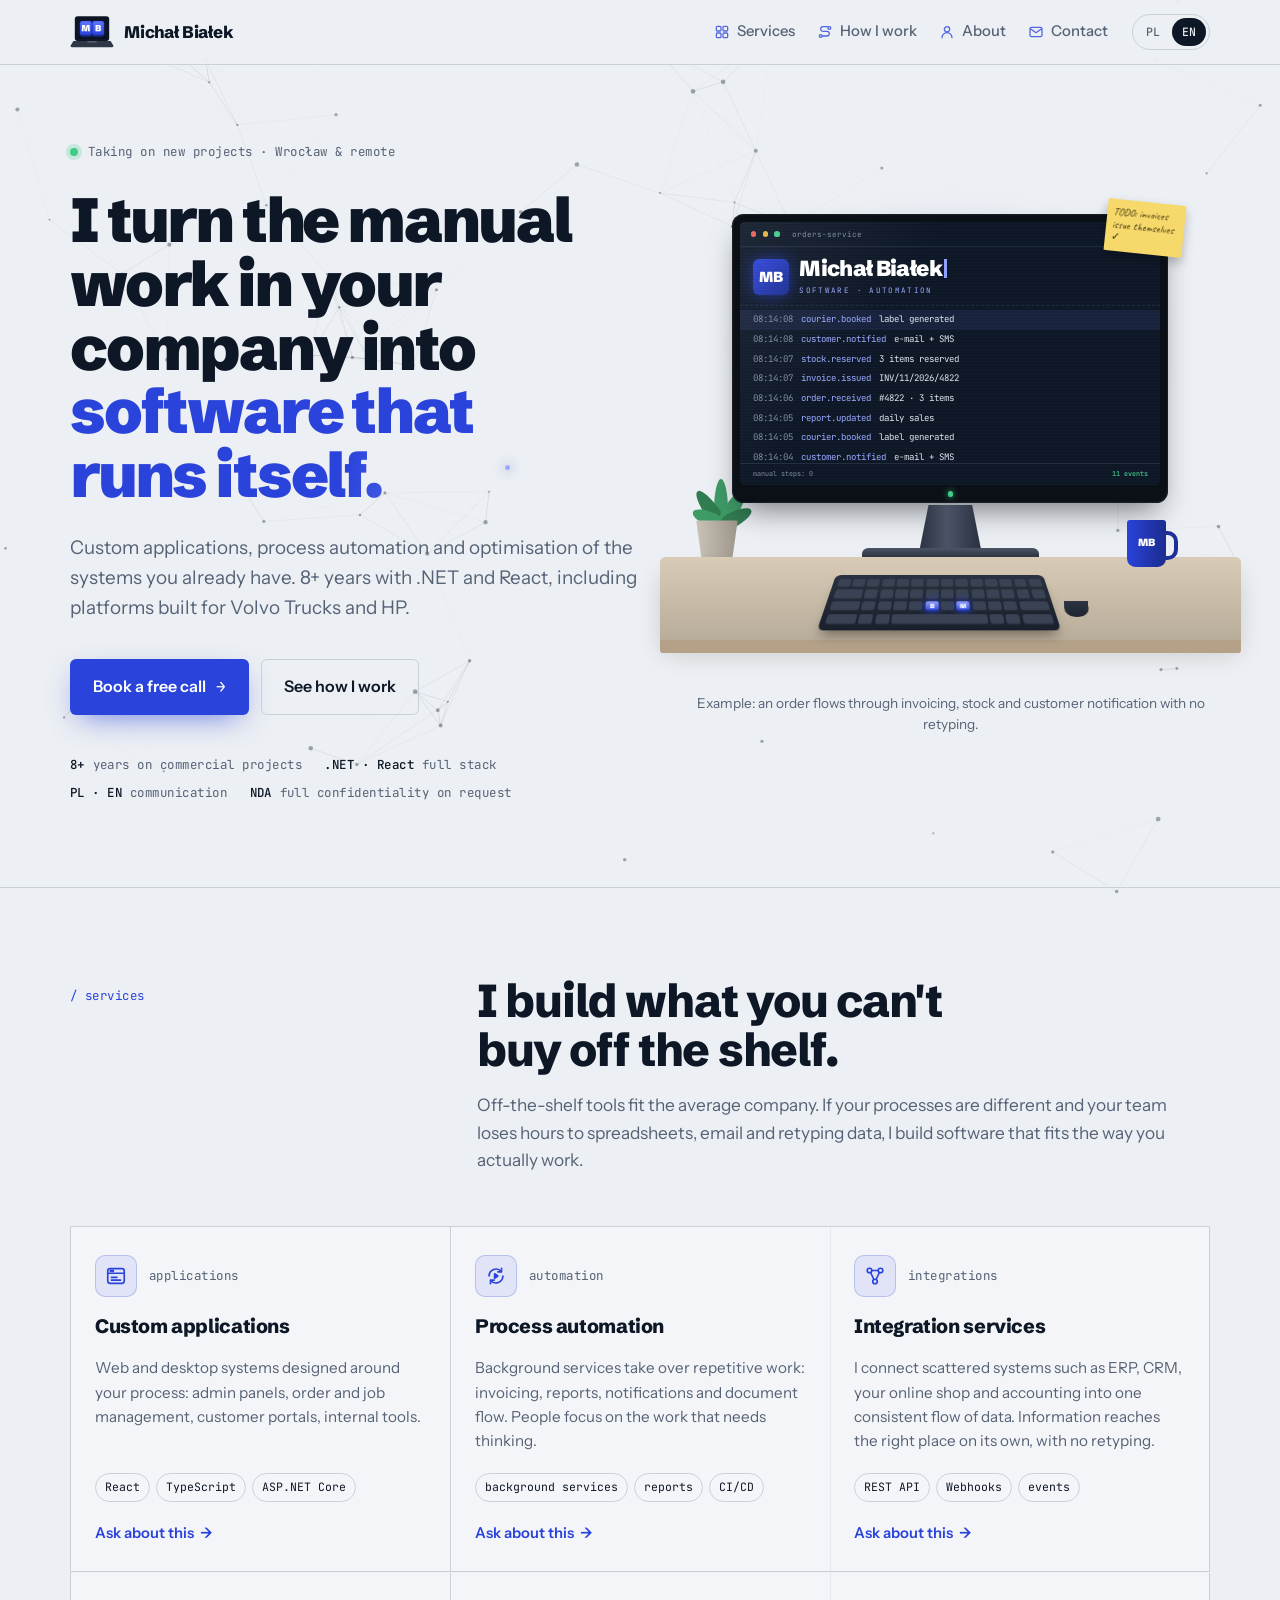
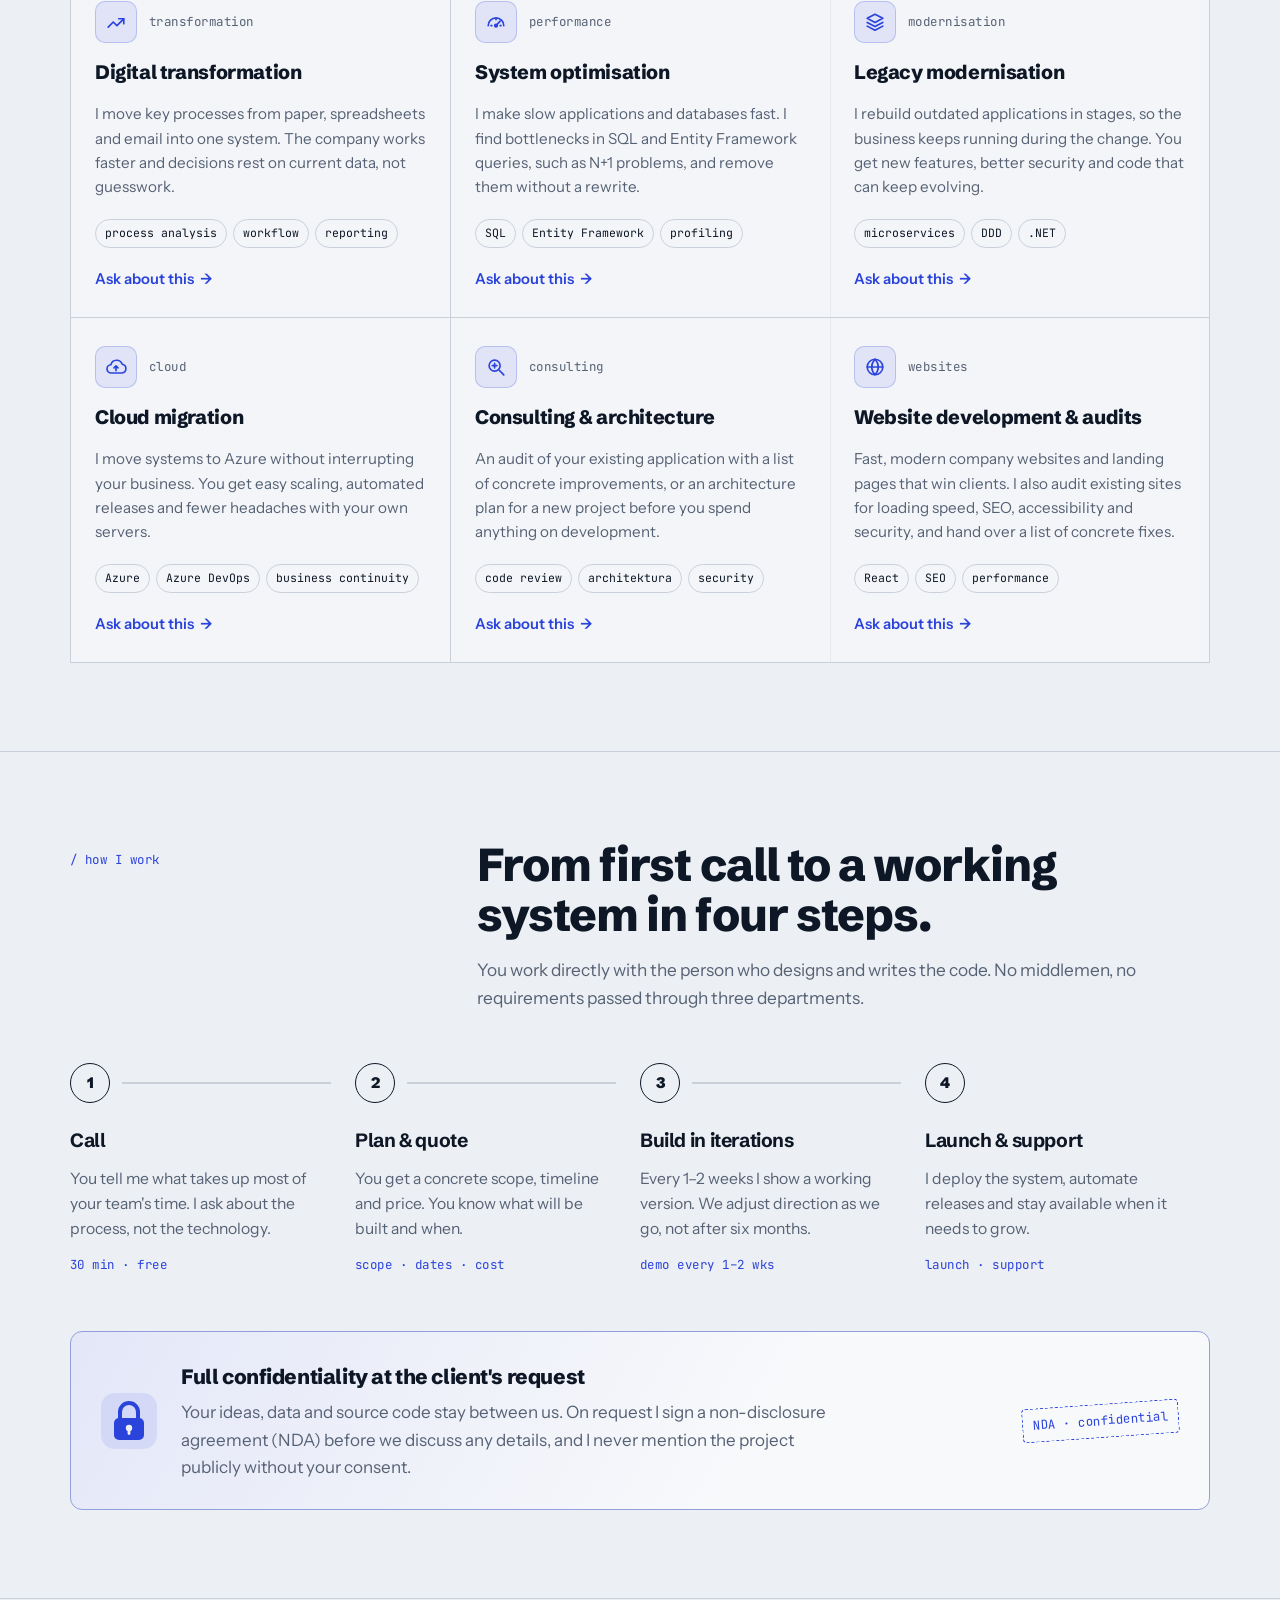
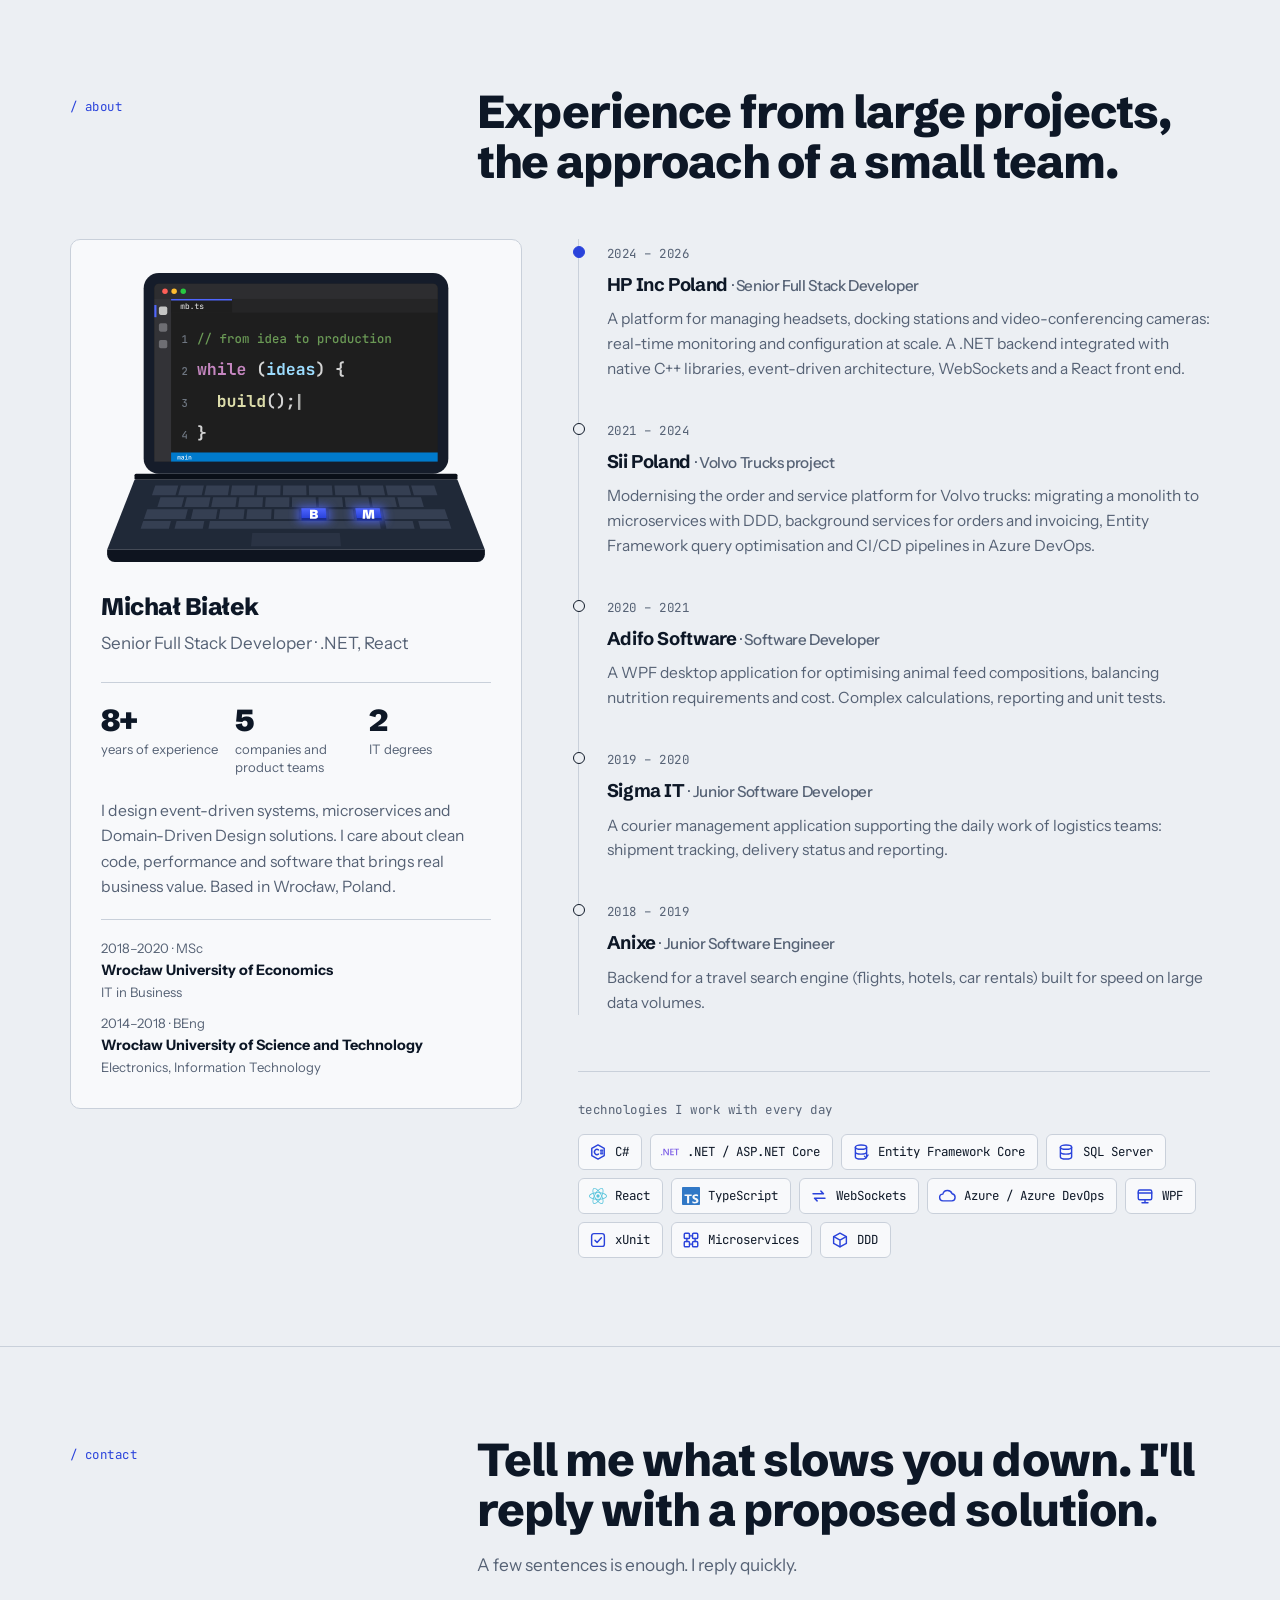
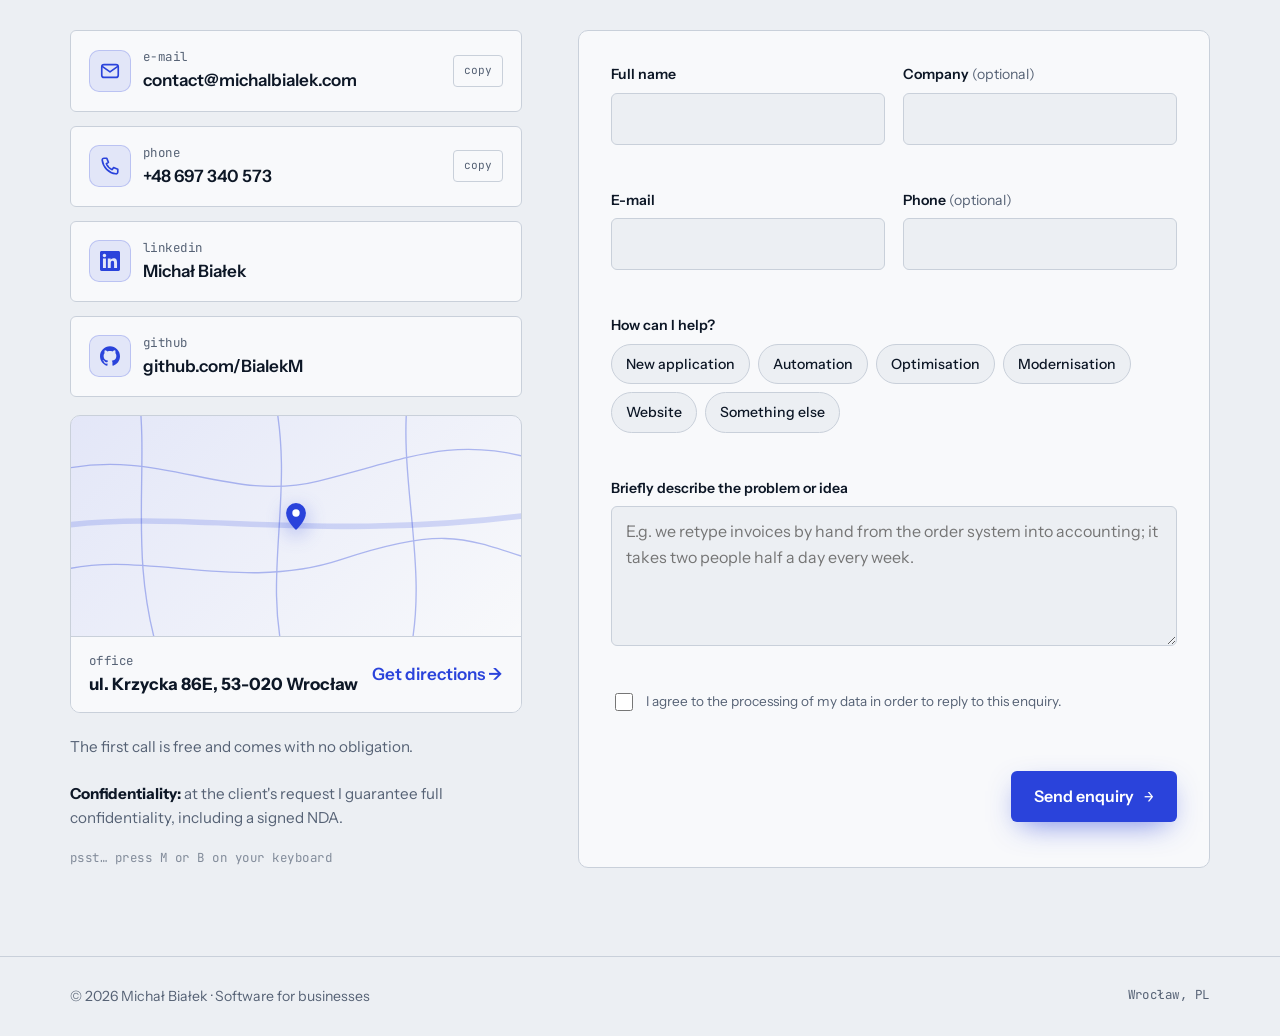
==== index.html @ adfa107f "Strona michalbialek.com: PL/EN, logo, formularz Co-Authored-By: Claude Opus 5.5 <noreply@anthropic.c" ====
<!doctype html>
<html lang="pl">
<head>
<meta charset="utf-8">
<meta name="viewport" content="width=device-width, initial-scale=1, viewport-fit=cover">
<title>Michał Białek · Oprogramowanie na zamówienie, automatyzacja i optymalizacja dla firm</title>
<meta name="description" content="Aplikacje na zamówienie, automatyzacja procesów i optymalizacja systemów dla firm. Senior .NET i React developer z Wrocławia. Custom software, automation and optimisation for businesses.">
<meta property="og:title" content="Michał Białek · Oprogramowanie dla firm">
<meta property="og:description" content="Zamieniam ręczną robotę w Twojej firmie w oprogramowanie, które działa samo.">
<meta property="og:type" content="website">
<meta property="og:url" content="https://michalbialek.com/">
<link rel="canonical" href="https://michalbialek.com/">
<link rel="icon" type="image/svg+xml" href="assets/ikona-laptop-MB-jasne-tlo.svg">
<link rel="apple-touch-icon" href="assets/ikona-laptop-MB-jasne-tlo-180.png">
<link rel="alternate" hreflang="pl" href="?lang=pl">
<link rel="alternate" hreflang="en" href="?lang=en">
<style>[hidden]{display:none!important}body{margin:0}:root{padding-top:env(safe-area-inset-top,0px);padding-bottom:env(safe-area-inset-bottom,0px)}</style>
</head>
<body data-standalone="1">
<link rel="preconnect" href="https://fonts.googleapis.com">
<link rel="preconnect" href="https://fonts.gstatic.com" crossorigin>
<link rel="stylesheet" href="https://fonts.googleapis.com/css2?family=Schibsted+Grotesk:wght@500;700;800;900&family=Instrument+Sans:wght@400;500;600&family=JetBrains+Mono:wght@400;500&family=Caveat:wght@600&display=swap">
<style>
/* Layout: lewa krawędź jak szyna zdarzeń; sekcje "podpięte" do niej mono-etykietami. Treść wyrównana do lewej, siatka 12 kolumn. */
:root{
  --bg:#ECEFF3; --surface:#F8F9FB; --ink:#0D1726; --muted:#566275; --line:#C9D0DA;
  --accent:#2A43DB; --accent-ink:#FFFFFF; --accent-soft:rgba(42,67,219,.10);
  --panel:#0D1726; --panel-ink:#DCE3EE; --panel-muted:#7F8BA0; --panel-line:#1F2B3E; --ok:#3FCB8A;
  --accent-hi:#8FA0FF; --desk:#D9CBB6; --desk-edge:#B4A188; --desk-shadow:rgba(60,45,25,.25); --bezel:#0B0F16; --leaf:#3E9B66;
  --f-display:"Schibsted Grotesk","Helvetica Neue",Arial,sans-serif;
  --f-body:"Instrument Sans",system-ui,-apple-system,"Segoe UI",sans-serif;
  --f-mono:"JetBrains Mono",ui-monospace,"SFMono-Regular",Menlo,Consolas,monospace;
  --maxw:1180px; --r:6px;
}
@media (prefers-color-scheme: dark){:root:not([data-theme="light"]){
  --bg:#0A1019; --surface:#111925; --ink:#E5EAF1; --muted:#8E9AAD; --line:#223047;
  --accent:#7D8DFF; --accent-ink:#0A1019; --accent-soft:rgba(125,141,255,.12);
  --panel:#060B12; --panel-ink:#DCE3EE; --panel-muted:#76839A; --panel-line:#1A2537; --ok:#3FCB8A; --accent-hi:#C3CCFF; --desk:#2A3549; --desk-edge:#1A2232; --desk-shadow:rgba(0,0,0,.5); --bezel:#05080D; --leaf:#3E9B66; color-scheme:dark}}
:root[data-theme="dark"]{
  --bg:#0A1019; --surface:#111925; --ink:#E5EAF1; --muted:#8E9AAD; --line:#223047;
  --accent:#7D8DFF; --accent-ink:#0A1019; --accent-soft:rgba(125,141,255,.12);
  --panel:#060B12; --panel-ink:#DCE3EE; --panel-muted:#76839A; --panel-line:#1A2537; --ok:#3FCB8A; --accent-hi:#C3CCFF; --desk:#2A3549; --desk-edge:#1A2232; --desk-shadow:rgba(0,0,0,.5); --bezel:#05080D; --leaf:#3E9B66; color-scheme:dark}

*{box-sizing:border-box}
html{scroll-behavior:smooth}
@media (prefers-reduced-motion:reduce){html{scroll-behavior:auto}*{animation:none!important;transition:none!important}}
body{background:var(--bg);color:var(--ink);font:400 17px/1.6 var(--f-body);-webkit-font-smoothing:antialiased}
body::before{content:"";position:fixed;inset:0 0 auto;height:env(safe-area-inset-top,0px);z-index:60;background:var(--bg)}
a{color:inherit}
:focus-visible{outline:2px solid var(--accent);outline-offset:3px;border-radius:2px}
.wrap{max-width:var(--maxw);margin:0 auto;padding-left:max(20px,env(safe-area-inset-left,0px));padding-right:max(20px,env(safe-area-inset-right,0px))}
h1,h2,h3{font-family:var(--f-display);text-wrap:balance;margin:0;letter-spacing:-.02em}
p{margin:0}
.mono{font-family:var(--f-mono);font-size:.78rem;letter-spacing:.04em}

/* header */
.top{position:sticky;top:env(safe-area-inset-top,0px);z-index:50;background:color-mix(in srgb,var(--bg) 88%,transparent);backdrop-filter:blur(10px);border-bottom:1px solid var(--line)}
.top .wrap{display:flex;align-items:center;gap:24px;padding-block:14px}
.brand{display:flex;align-items:center;gap:10px;text-decoration:none;font-family:var(--f-display);font-weight:800;font-size:1.05rem;letter-spacing:-.01em}
.mark{width:44px;height:44px;display:block;transition:transform .3s;margin:-6px 0}
.brand:hover .mark{transform:rotate(-6deg) scale(1.08)}
.nav{display:flex;gap:22px;margin-left:auto}
.nav a{text-decoration:none;color:var(--muted);font-size:.93rem;font-weight:500;display:inline-flex;align-items:center;gap:7px}
.nav a svg{color:var(--accent);opacity:.8;transition:transform .2s,opacity .2s}
.nav a:hover svg{opacity:1;transform:translateY(-1px) scale(1.1)}
.nav a:hover{color:var(--ink)}
.lang{display:flex;border:1px solid var(--line);border-radius:999px;padding:3px;gap:2px}
.lang button{all:unset;cursor:pointer;font-family:var(--f-mono);font-size:.72rem;font-weight:500;padding:5px 10px;border-radius:999px;color:var(--muted)}
.lang button[aria-pressed="true"]{background:var(--ink);color:var(--bg)}
.lang button:focus-visible{outline:2px solid var(--accent)}
@media (max-width:860px){.nav{display:none}.lang{margin-left:auto}}

/* buttons */
.btn{display:inline-flex;align-items:center;gap:10px;text-decoration:none;font-weight:600;font-size:1rem;padding:14px 22px;border-radius:var(--r);border:1px solid transparent;cursor:pointer;font-family:var(--f-body);transition:transform .15s ease,background .15s}
.btn-primary{background:var(--accent);color:var(--accent-ink)}
.btn-primary:hover{transform:translateY(-1px)}
.btn-ghost{border-color:var(--line);color:var(--ink);background:transparent}
.btn-ghost:hover{border-color:var(--ink)}
.btn .arr{font-family:var(--f-mono)}

/* hero */
.hero{overflow:clip}
.hero .wrap{display:grid;grid-template-columns:minmax(0,1.05fr) minmax(0,.95fr);gap:48px;align-items:center;padding-block:72px 84px}
.eyebrow{display:inline-flex;align-items:center;gap:10px;color:var(--muted);margin-bottom:26px}
.dot{width:8px;height:8px;border-radius:50%;background:var(--ok);box-shadow:0 0 0 4px color-mix(in srgb,var(--ok) 22%,transparent)}
.hero h1{font-size:clamp(2.3rem,4.9vw,3.9rem);line-height:1.02;font-weight:900;letter-spacing:-.035em}
.hero h1 em{font-style:normal;color:var(--accent)}
.lede{margin-top:26px;font-size:1.18rem;color:var(--muted);max-width:36em}
.ctas{display:flex;flex-wrap:wrap;gap:12px;margin-top:36px}
.trust{margin-top:40px;display:flex;flex-wrap:wrap;gap:8px 22px;color:var(--muted)}
.trust b{color:var(--ink);font-weight:500}

/* background canvas */
#bg{position:fixed;inset:0;width:100%;height:100%;z-index:0;pointer-events:none}
.top,main,footer{position:relative;z-index:1}
.top{z-index:50}

/* hero title shimmer */
.hero h1 em{background:linear-gradient(100deg,var(--accent) 0%,var(--accent) 38%,var(--accent-hi) 50%,var(--accent) 62%,var(--accent) 100%);background-size:250% 100%;-webkit-background-clip:text;background-clip:text;color:transparent;animation:shine 5s ease-in-out infinite}
@keyframes shine{0%{background-position:100% 0}60%,100%{background-position:0 0}}

/* desk scene */
.scene{position:relative;width:100%;max-width:640px;margin-inline:auto;aspect-ratio:100/90;container-type:inline-size;perspective:1400px}
.rig{position:absolute;inset:0;transform-style:preserve-3d;transition:transform .25s ease-out;will-change:transform}
.halo{position:absolute;left:10cqw;top:2cqw;width:80cqw;height:50cqw;border-radius:50%;background:radial-gradient(closest-side,color-mix(in srgb,var(--accent) 45%,transparent),transparent);filter:blur(5cqw);opacity:.55;animation:breathe 6s ease-in-out infinite}
@keyframes breathe{50%{opacity:.85;transform:scale(1.05)}}
.monitor{position:absolute;left:8cqw;top:2cqw;width:84cqw}
.bezel{position:relative;background:var(--bezel);border-radius:2.2cqw;padding:1.5cqw 1.5cqw 3.6cqw;box-shadow:0 3cqw 6cqw -2cqw rgba(5,8,14,.55),inset 0 0 0 .25cqw rgba(255,255,255,.06)}
.bezel::after{content:"";position:absolute;bottom:1.3cqw;left:50%;width:1cqw;height:1cqw;margin-left:-.5cqw;border-radius:50%;background:var(--ok);box-shadow:0 0 1.2cqw var(--ok)}
.screen{position:relative;aspect-ratio:16/10;background:var(--panel);border-radius:.8cqw;overflow:hidden;display:flex;flex-direction:column;color:var(--panel-ink);font-family:var(--f-mono)}
.screen::after{content:"";position:absolute;inset:0;pointer-events:none;background:linear-gradient(125deg,rgba(255,255,255,.07) 0%,rgba(255,255,255,0) 35%),repeating-linear-gradient(0deg,rgba(255,255,255,.018) 0 1px,transparent 1px 3px)}
.os-bar{display:flex;align-items:center;gap:1.2cqw;padding:1.1cqw 2cqw;border-bottom:1px solid var(--panel-line);color:var(--panel-muted);font-size:1.45cqw}
.os-bar i{display:block;width:1.1cqw;height:1.1cqw;border-radius:50%;background:var(--panel-line)}
.os-bar i:first-child{background:#E5605A}.os-bar i:nth-child(2){background:#E3B341}.os-bar i:nth-child(3){background:#3FCB8A}
.os-bar .ttl{margin-left:1cqw}
.os-bar .live{margin-left:auto;display:flex;align-items:center;gap:.8cqw;color:var(--ok)}
.os-bar .live::before{content:"";width:.9cqw;height:.9cqw;border-radius:50%;background:var(--ok);animation:pulse 1.6s infinite}
@keyframes pulse{50%{opacity:.25}}
.bs{display:flex;align-items:center;gap:2cqw;padding:2.2cqw 2.4cqw 1.6cqw;border-bottom:1px dashed var(--panel-line)}
.bs-logo{width:7cqw;height:7cqw;border-radius:1.2cqw;display:grid;place-items:center;font-family:var(--f-display);font-weight:900;font-size:2.8cqw;color:#fff;background:linear-gradient(135deg,var(--accent),#1B2C8F);box-shadow:0 0 3cqw color-mix(in srgb,var(--accent) 60%,transparent)}
.bs-name{font-family:var(--f-display);font-weight:900;font-size:4.2cqw;letter-spacing:-.03em;line-height:1;color:#fff}
.bs-name .caret{display:inline-block;width:.45cqw;height:3.6cqw;margin-left:.5cqw;background:var(--accent-hi);vertical-align:-.3cqw;animation:blink 1s steps(1) infinite}
@keyframes blink{50%{opacity:0}}
.bs-sub{margin-top:.9cqw;font-size:1.45cqw;letter-spacing:.18em;text-transform:uppercase;color:#9AA8FF}
#log{list-style:none;margin:0;padding:.8cqw 0;flex:1;overflow:hidden}
#log li{display:grid;grid-template-columns:auto auto 1fr;gap:1.6cqw;padding:.5cqw 2.4cqw;white-space:nowrap;font-size:1.75cqw;animation:in .45s ease both}
#log li .t{color:var(--panel-muted)}
#log li .e{color:#9AA8FF}
#log li .v{color:var(--panel-ink);overflow:hidden;text-overflow:ellipsis}
#log li.new{background:rgba(125,141,255,.10)}
@keyframes in{from{opacity:0;transform:translateY(-6px)}to{opacity:1;transform:none}}
.log-foot{display:flex;justify-content:space-between;gap:2cqw;padding:1cqw 2.4cqw;border-top:1px solid var(--panel-line);color:var(--panel-muted);font-size:1.3cqw}
.log-foot b{color:var(--ok);font-weight:500}
.sticky{position:absolute;right:-3cqw;top:-2.4cqw;width:15cqw;padding:1.4cqw 1.2cqw;background:#F6D86B;color:#3B300B;font-family:"Caveat","Comic Sans MS",cursive;font-size:2.1cqw;line-height:1.15;transform:rotate(6deg) translateZ(30px);box-shadow:0 1cqw 2cqw rgba(0,0,0,.25);border-radius:.3cqw}
.neck{position:absolute;left:44cqw;top:58cqw;width:12cqw;height:9cqw;background:linear-gradient(90deg,#2A3240,#4A5466 45%,#2A3240);clip-path:polygon(15% 0,85% 0,100% 100%,0 100%)}
.foot{position:absolute;left:33cqw;top:66.4cqw;width:34cqw;height:2.4cqw;border-radius:1.2cqw 1.2cqw .4cqw .4cqw;background:linear-gradient(#4A5466,#232A36)}
.desk{position:absolute;left:-6cqw;right:-6cqw;top:68cqw;height:16cqw;background:linear-gradient(180deg,var(--desk) 0%,color-mix(in srgb,var(--desk) 85%,#000) 100%);border-radius:1cqw 1cqw 0 0;box-shadow:0 3cqw 5cqw -1cqw var(--desk-shadow)}
.desk::after{content:"";position:absolute;left:0;right:0;bottom:-2.6cqw;height:2.6cqw;background:var(--desk-edge);border-radius:0 0 .6cqw .6cqw}
.kb{position:absolute;left:28cqw;top:71.5cqw;width:40cqw;padding:.9cqw;border-radius:1cqw;background:linear-gradient(#2A3240,#1A202B);display:grid;grid-template-columns:repeat(14,1fr);gap:.45cqw;transform:perspective(60cqw) rotateX(42deg);transform-origin:50% 0;box-shadow:0 1.5cqw 2cqw -1cqw rgba(0,0,0,.45)}
.kb span{height:2cqw;border-radius:.35cqw;background:#3A4354;box-shadow:inset 0 -.25cqw 0 rgba(0,0,0,.35);transition:background .25s,box-shadow .25s}
.kb span.w2{grid-column:span 2}.kb span.w6{grid-column:span 6}
.kb span.hit{background:var(--accent-hi);box-shadow:0 0 1.4cqw var(--accent);transition:none}
.mouse{position:absolute;left:72cqw;top:73cqw;width:4.6cqw;height:7cqw;border-radius:2.3cqw 2.3cqw 2cqw 2cqw;background:linear-gradient(#3A4354,#1E2430);transform:perspective(60cqw) rotateX(40deg)}
.mug{position:absolute;left:84cqw;top:61cqw;width:7.5cqw;height:9cqw;border-radius:.6cqw .6cqw 1.6cqw 1.6cqw;background:linear-gradient(90deg,var(--accent),color-mix(in srgb,var(--accent) 65%,#000));display:grid;place-items:center;color:#fff;font-family:var(--f-display);font-weight:900;font-size:2cqw}
.mug::after{content:"";position:absolute;right:-2.4cqw;top:2cqw;width:3cqw;height:4cqw;border:.9cqw solid color-mix(in srgb,var(--accent) 70%,#000);border-left:none;border-radius:0 2cqw 2cqw 0}
.steam{position:absolute;bottom:100%;width:1.2cqw;height:6cqw;border-radius:50%;background:linear-gradient(transparent,color-mix(in srgb,var(--muted) 45%,transparent));filter:blur(.6cqw);animation:steam 3.2s ease-in-out infinite;opacity:0}
.steam:nth-child(1){left:1.6cqw}.steam:nth-child(2){left:3.3cqw;animation-delay:1s}.steam:nth-child(3){left:5cqw;animation-delay:2s}
@keyframes steam{0%{transform:translateY(1cqw) scaleY(.6);opacity:0}40%{opacity:.8}100%{transform:translateY(-5cqw) scaleY(1.2) translateX(1cqw);opacity:0}}
.plant{position:absolute;left:-1cqw;top:48cqw;width:12cqw;height:21cqw}
.pot{position:absolute;bottom:0;left:2cqw;width:8cqw;height:8cqw;background:linear-gradient(90deg,#C9C2B8,#9E968A);clip-path:polygon(0 0,100% 0,86% 100%,14% 100%);border-radius:.4cqw}
.leaf{position:absolute;bottom:7cqw;left:5.4cqw;width:2.8cqw;height:9cqw;background:var(--leaf);border-radius:50% 50% 50% 50%/70% 70% 30% 30%;transform-origin:50% 100%;animation:sway 5s ease-in-out infinite}
.leaf:nth-child(2){transform:rotate(-35deg);height:8cqw;background:color-mix(in srgb,var(--leaf) 80%,#000)}
.leaf:nth-child(3){transform:rotate(32deg);height:8.5cqw}
.leaf:nth-child(4){transform:rotate(-65deg);height:6cqw}
.leaf:nth-child(5){transform:rotate(62deg);height:6.5cqw;background:color-mix(in srgb,var(--leaf) 80%,#000)}
@keyframes sway{50%{translate:.4cqw 0}}
.log-cap{margin-top:22px;color:var(--muted);font-size:.85rem;text-align:center}

/* services grid: 4 columns */
section .services{grid-template-columns:repeat(3,minmax(0,1fr))}
section .svc{padding:28px 24px 26px}
section .svc h3{font-size:1.22rem}
.svc p{font-size:.95rem;flex:1}
.svc .more{margin-top:6px;font-weight:600;font-size:.92rem;color:var(--accent);text-decoration:none;display:inline-flex;gap:6px;align-items:center}
.svc .more .arr{transition:transform .2s}
.svc .more:hover .arr{transform:translateX(4px)}
@media (max-width:980px){section .services{grid-template-columns:repeat(2,minmax(0,1fr))}}
@media (max-width:640px){section .services{grid-template-columns:1fr}}
.svc{transform-style:preserve-3d;will-change:transform}

/* NDA callout */
.nda{margin-top:56px;display:grid;grid-template-columns:auto minmax(0,1fr) auto;gap:24px;align-items:center;padding:28px 30px;border-radius:12px;border:1px solid color-mix(in srgb,var(--accent) 35%,var(--line));background:linear-gradient(120deg,color-mix(in srgb,var(--accent) 10%,var(--surface)),var(--surface) 60%);position:relative;overflow:hidden}
.nda::after{content:"";position:absolute;inset:0;background:linear-gradient(100deg,transparent 30%,color-mix(in srgb,var(--accent) 14%,transparent) 50%,transparent 70%);transform:translateX(-100%);animation:sweep 6s ease-in-out infinite;pointer-events:none}
@keyframes sweep{60%,100%{transform:translateX(100%)}}
.nda .lock{color:var(--accent);width:56px;height:56px;border-radius:14px;display:grid;place-items:center;background:var(--accent-soft)}
.nda h3{font-size:1.3rem;font-weight:800;margin-bottom:6px}
.nda p{color:var(--muted);max-width:60ch}
.nda-tag{color:var(--accent);border:1px dashed var(--accent);padding:6px 10px;border-radius:4px;transform:rotate(-4deg);white-space:nowrap}
@media (max-width:760px){.nda{grid-template-columns:auto minmax(0,1fr)}.nda-tag{display:none}}
.lockline b{color:var(--ink)}
.egg{color:var(--muted);opacity:.7;margin-top:4px}

/* logo rotator in about card */
.logo-rot{position:relative;aspect-ratio:256/200;max-width:100%;margin:-6px 0 6px}
.logo-rot img{position:absolute;inset:0;width:100%;height:100%;opacity:0;transition:opacity .8s ease,transform .8s ease;transform:translateY(6px)}
.logo-rot img.ciemne{display:none}
.logo-rot img.on{opacity:1;transform:none}
@media (prefers-color-scheme: dark){:root:not([data-theme="light"]) .logo-rot img.jasne{display:none}:root:not([data-theme="light"]) .logo-rot img.ciemne{display:block}}
:root[data-theme="dark"] .logo-rot img.jasne{display:none}
:root[data-theme="dark"] .logo-rot img.ciemne{display:block}

/* M/B keys on desk keyboard */
.kb span.mb{background:linear-gradient(var(--accent-hi),var(--accent));box-shadow:0 0 1.6cqw var(--accent),inset 0 -.25cqw 0 rgba(0,0,0,.3);color:#fff;font:900 1.2cqw/2cqw var(--f-display);text-align:center;cursor:pointer;animation:keyglow 2.4s ease-in-out infinite}
.kb span.mb.hit{background:#fff;color:var(--accent)}
@keyframes keyglow{50%{box-shadow:0 0 2.6cqw var(--accent-hi),inset 0 -.25cqw 0 rgba(0,0,0,.3)}}
.rig .kb{pointer-events:auto}

/* scroll progress, cursor glow, fireworks */
#progress{position:fixed;left:0;top:env(safe-area-inset-top,0px);height:3px;width:100%;transform-origin:0 50%;transform:scaleX(0);background:linear-gradient(90deg,var(--accent),var(--accent-hi));z-index:70}
#glow{position:fixed;left:0;top:0;width:520px;height:520px;margin:-260px 0 0 -260px;border-radius:50%;pointer-events:none;z-index:0;background:radial-gradient(closest-side,color-mix(in srgb,var(--accent) 14%,transparent),transparent);opacity:0;transition:opacity .4s}
#fx{position:fixed;inset:0;width:100%;height:100%;pointer-events:none;z-index:80}
.decode{font-variant-ligatures:none}


/* icons */
.ico{flex:none;width:42px;height:42px;border-radius:10px;display:grid;place-items:center;color:var(--accent);background:var(--accent-soft);border:1px solid color-mix(in srgb,var(--accent) 22%,transparent);transition:transform .25s,background .25s,color .25s}
.svc-top{display:flex;align-items:center;gap:12px}
.svc:hover .ico{background:var(--accent);color:var(--accent-ink);transform:rotate(-6deg) scale(1.06)}
.direct .row{justify-content:flex-start}
.direct .row .rtxt{flex:1;min-width:0}
.direct .row:hover .ico{background:var(--accent);color:var(--accent-ink)}
.direct .row{transition:border-color .2s,transform .2s}
.direct .row:hover{border-color:var(--accent);transform:translateX(3px)}
/* map */
.map{position:relative;border:1px solid var(--line);border-radius:10px;overflow:hidden;background:var(--surface);margin-top:4px}
.map iframe{display:block;width:100%;height:220px;border:0;position:relative;z-index:1}
.map-fallback{position:absolute;inset:0 0 auto;height:220px;color:var(--accent);background:linear-gradient(135deg,var(--accent-soft),transparent)}
.map-fallback svg{width:100%;height:100%;display:block}
.map-fallback .pin{position:absolute;left:50%;top:50%;transform:translate(-50%,-80%);color:var(--accent);filter:drop-shadow(0 6px 10px color-mix(in srgb,var(--accent) 40%,transparent));animation:drop 2.4s ease-in-out infinite}
@keyframes drop{50%{transform:translate(-50%,-95%)}}
.map:not(:has(iframe))::before{content:"";display:block;height:220px}
.map-bar{position:relative;z-index:2;display:flex;align-items:center;justify-content:space-between;gap:12px;padding:14px 18px;border-top:1px solid var(--line);background:var(--surface)}
.map-bar .rtxt{display:flex;flex-direction:column;min-width:0}
.map-bar .mono{color:var(--muted)}
.map-link{font-weight:600;color:var(--accent);text-decoration:none;white-space:nowrap}
/* spotlight on services */
.svc{position:relative;overflow:hidden;background:color-mix(in srgb,var(--surface) 62%,transparent)}
.svc::before{content:"";position:absolute;inset:0;pointer-events:none;opacity:0;transition:opacity .3s;background:radial-gradient(420px circle at var(--mx,50%) var(--my,50%),color-mix(in srgb,var(--accent) 16%,transparent),transparent 60%)}
.svc:hover::before{opacity:1}
.svc > *{position:relative}
.btn-primary{box-shadow:0 10px 30px -10px color-mix(in srgb,var(--accent) 70%,transparent)}
.step .n b{transition:background .2s,color .2s,transform .2s}
.step:hover .n b{background:var(--accent);color:var(--accent-ink);border-color:var(--accent);transform:scale(1.08)}
@media (max-width:920px){.hero .wrap{grid-template-columns:1fr;gap:40px;padding-block:48px 64px}}

/* sections */
section.band{border-top:1px solid var(--line)}
section.band > .wrap{padding-block:88px}
.sec-head{display:grid;grid-template-columns:minmax(0,4fr) minmax(0,8fr);gap:40px;margin-bottom:52px}
.sec-head .mono{color:var(--accent);padding-top:10px}
.sec-head h2{font-size:clamp(1.9rem,3.6vw,2.9rem);line-height:1.08;font-weight:800}
.sec-head p{margin-top:16px;color:var(--muted);max-width:40em;font-size:1.08rem}
@media (max-width:760px){.sec-head{grid-template-columns:1fr;gap:12px}section.band > .wrap{padding-block:64px}}

/* services */
.services{display:grid;grid-template-columns:repeat(2,minmax(0,1fr));border-top:1px solid var(--line);border-left:1px solid var(--line)}
.svc{padding:34px 32px 36px;border-right:1px solid var(--line);border-bottom:1px solid var(--line);display:flex;flex-direction:column;gap:14px;min-width:0;transition:background .2s}
.svc:hover{background:var(--surface)}
.svc .mono{color:var(--muted)}
.svc h3{font-size:1.45rem;font-weight:800}
.svc p{color:var(--muted)}
.svc ul{margin:6px 0 0;padding:0;list-style:none;display:flex;flex-wrap:wrap;gap:6px}
.svc li{font-family:var(--f-mono);font-size:.72rem;padding:4px 9px;border:1px solid var(--line);border-radius:999px;color:var(--ink)}
@media (max-width:760px){.services{grid-template-columns:1fr}.svc{padding:28px 22px}}

/* process */
.steps{display:grid;grid-template-columns:repeat(4,minmax(0,1fr));gap:0;counter-reset:s}
.step{position:relative;padding:0 24px 0 0;min-width:0}
.step .n{display:flex;align-items:center;gap:12px;margin-bottom:22px}
.step .n b{font-family:var(--f-display);font-weight:900;font-size:.95rem;width:40px;height:40px;border-radius:50%;display:grid;place-items:center;border:1.5px solid var(--ink);background:var(--bg);flex:none}
.step .n::after{content:"";flex:1;height:1.5px;background:var(--line)}
.step:last-child .n::after{display:none}
.step h3{font-size:1.2rem;font-weight:700;margin-bottom:10px}
.step p{color:var(--muted);font-size:.98rem}
.step .mono{display:block;margin-top:14px;color:var(--accent)}
@media (max-width:900px){.steps{grid-template-columns:repeat(2,minmax(0,1fr));gap:40px 0}.step:nth-child(2) .n::after{display:none}}
@media (max-width:520px){.steps{grid-template-columns:1fr}.step .n::after{display:none}}

/* about */
.about{display:grid;grid-template-columns:minmax(0,5fr) minmax(0,7fr);gap:56px}
.about-card{background:var(--surface);border:1px solid var(--line);border-radius:10px;padding:30px;align-self:start;position:sticky;top:96px}
.monogram{width:64px;height:64px;border-radius:8px;background:var(--ink);color:var(--bg);display:grid;place-items:center;font-family:var(--f-display);font-weight:900;font-size:1.5rem;letter-spacing:-.04em}
.about-card h3{margin-top:20px;font-size:1.5rem;font-weight:800}
.about-card .role{color:var(--muted);margin-top:4px}
.facts{margin:24px 0 0;display:grid;grid-template-columns:repeat(3,minmax(0,1fr));gap:12px;border-top:1px solid var(--line);padding-top:22px}
.facts dt{font-family:var(--f-display);font-weight:900;font-size:1.9rem;letter-spacing:-.03em;line-height:1;font-variant-numeric:tabular-nums}
.facts dd{margin:6px 0 0;color:var(--muted);font-size:.82rem;line-height:1.35}
.about-card .bio{margin-top:22px;color:var(--muted);font-size:.98rem}
.edu{margin-top:20px;padding-top:18px;border-top:1px solid var(--line);display:grid;gap:10px;font-size:.9rem}
.edu span{display:block;color:var(--muted);font-size:.82rem}
.timeline{list-style:none;margin:0;padding:0;border-left:1.5px solid var(--line)}
.timeline li{position:relative;padding:0 0 34px 28px}
.timeline li:last-child{padding-bottom:0}
.timeline li::before{content:"";position:absolute;left:-6px;top:7px;width:10px;height:10px;border-radius:50%;background:var(--bg);border:1.5px solid var(--ink)}
.timeline li:first-child::before{background:var(--accent);border-color:var(--accent)}
.timeline .when{color:var(--muted)}
.timeline h3{font-size:1.15rem;font-weight:700;margin-top:4px}
.timeline h3 span{font-weight:500;color:var(--muted);font-family:var(--f-body);font-size:.95rem}
.timeline p{margin-top:8px;color:var(--muted);font-size:.97rem;max-width:40em}
.stack{margin-top:56px;padding-top:28px;border-top:1px solid var(--line)}
.stack .mono{color:var(--muted);margin-bottom:14px;display:block}
.stack ul{list-style:none;margin:0;padding:0;display:flex;flex-wrap:wrap;gap:8px}
.stack li{display:inline-flex;align-items:center;gap:8px;font-family:var(--f-mono);font-size:.78rem;padding:7px 12px 7px 10px;background:var(--surface);border:1px solid var(--line);border-radius:6px;color:var(--ink);transition:transform .2s,border-color .2s,box-shadow .2s}
.stack li svg{flex:none;color:var(--accent)}
.stack li:hover{transform:translateY(-2px);border-color:var(--accent);box-shadow:0 8px 18px -10px color-mix(in srgb,var(--accent) 60%,transparent)}
@media (max-width:900px){.about{grid-template-columns:1fr;gap:44px}.about-card{position:static}}

/* contact */
.contact{display:grid;grid-template-columns:minmax(0,5fr) minmax(0,7fr);gap:56px}
.direct{display:grid;gap:14px;align-content:start}
.direct .row{display:flex;align-items:center;justify-content:space-between;gap:12px;padding:16px 18px;border:1px solid var(--line);border-radius:var(--r);background:var(--surface);min-width:0}
.direct .row div{min-width:0}
.direct .row .mono{color:var(--muted);display:block}
.direct .row a,.direct .row .val{font-weight:600;text-decoration:none;overflow-wrap:anywhere}
@media (max-width:440px){.direct .row{padding:14px;gap:12px}.direct .row a{font-size:.9rem}.direct .ico{width:36px;height:36px}}
@media (pointer:coarse){.egg{display:none}}
.direct .row a:hover{color:var(--accent)}
.copy{all:unset;cursor:pointer;font-family:var(--f-mono);font-size:.7rem;padding:6px 10px;border:1px solid var(--line);border-radius:4px;color:var(--muted);flex:none}
.copy:hover{color:var(--ink);border-color:var(--ink)}
.copy:focus-visible{outline:2px solid var(--accent)}
.promise{margin-top:8px;color:var(--muted);font-size:.95rem}
form{background:var(--surface);border:1px solid var(--line);border-radius:10px;padding:32px;display:grid;grid-template-columns:1fr 1fr;gap:18px}
.f{display:flex;flex-direction:column;gap:7px;min-width:0}
.f.full{grid-column:1/-1}
label{font-size:.88rem;font-weight:600}
label .opt{font-weight:400;color:var(--muted)}
input,select,textarea{font:inherit;font-size:1rem;color:var(--ink);background:var(--bg);border:1px solid var(--line);border-radius:var(--r);padding:12px 14px;width:100%}
input:focus,select:focus,textarea:focus{outline:none;border-color:var(--accent);box-shadow:0 0 0 3px var(--accent-soft)}
textarea{min-height:140px;resize:vertical}
.chips{display:flex;flex-wrap:wrap;gap:8px}
.chips input{position:absolute;opacity:0;width:1px;height:1px}
.chips label{font-weight:500;font-size:.88rem;padding:8px 14px;border:1px solid var(--line);border-radius:999px;cursor:pointer;background:var(--bg)}
.chips input:checked + label{background:var(--ink);color:var(--bg);border-color:var(--ink)}
.chips input:focus-visible + label{outline:2px solid var(--accent);outline-offset:2px}
.consent{display:flex;flex-direction:row;gap:10px;align-items:flex-start;font-size:.85rem;color:var(--muted);font-weight:400}
.consent input{width:18px;height:18px;flex:none;margin-top:2px;accent-color:var(--accent)}
.form-foot{grid-column:1/-1;display:flex;flex-wrap:wrap;align-items:center;gap:16px;justify-content:space-between}
.status{font-size:.92rem;color:var(--muted);flex:1 1 240px}
.status.ok{color:var(--ink)}
.status.err{color:#D14343}
.hp{position:absolute;left:-9999px}
@media (max-width:900px){.contact{grid-template-columns:1fr;gap:40px}}
@media (max-width:560px){form{grid-template-columns:1fr;padding:22px}}

footer{border-top:1px solid var(--line)}
footer .wrap{display:flex;flex-wrap:wrap;justify-content:space-between;gap:12px;padding-block:28px;color:var(--muted);font-size:.88rem}
</style>

<canvas id="bg" aria-hidden="true"></canvas>
<div id="glow" aria-hidden="true"></div>
<div id="progress" aria-hidden="true"></div>
<canvas id="fx" aria-hidden="true"></canvas>
<header class="top">
  <div class="wrap">
    <a class="brand" href="#start"><svg class="mark" aria-hidden="true" xmlns="http://www.w3.org/2000/svg" viewBox="0 0 64 64" xmlns:c2pa="http://c2pa.org/manifest">
<defs><linearGradient id="hdr" x1="0" y1="0" x2="0" y2="1"><stop offset="0" stop-color="#4F66FF"/><stop offset="1" stop-color="#2A43DB"/></linearGradient><filter id="hdrg" x="-50%" y="-50%" width="200%" height="200%"><feGaussianBlur stdDeviation="2"/></filter></defs>
<rect x="7" y="9" width="50" height="36" rx="4" style="fill:var(--ink)"/>
<rect x="10" y="12" width="44" height="30" rx="1.5" fill="#0D1220"/>
<rect x="14" y="17" width="36" height="20" rx="4" fill="#2A43DB" opacity=".45" filter="url(#hdrg)"/>
<rect x="14.5" y="18.5" width="17" height="20" rx="3.2" fill="#1B2C8F"/>
<rect x="14.5" y="16" width="17" height="20" rx="3.2" fill="url(#hdr)"/>
<rect x="16.5" y="17.5" width="13" height="14" rx="2.2" fill="#FFFFFF" opacity=".10"/>
<path fill="#FFFFFF" d="M17.11572265625 31.0 17.62353515625 21.859375H21.83203125L23.1015625 29.2861328125H22.89208984375L24.16162109375 21.859375H28.37646484375L28.88427734375 31.0H26.34521484375L25.96435546875 23.6748046875H25.9833984375L24.6376953125 31.0H21.35595703125L20.0166015625 23.6748046875H20.03564453125L19.65478515625 31.0Z"/>
<rect x="32.5" y="18.5" width="17" height="20" rx="3.2" fill="#1B2C8F"/>
<rect x="32.5" y="16" width="17" height="20" rx="3.2" fill="url(#hdr)"/>
<rect x="34.5" y="17.5" width="13" height="14" rx="2.2" fill="#FFFFFF" opacity=".10"/>
<path fill="#FFFFFF" d="M37.200927734375 31.0V21.859375H41.688720703125Q43.434326171875 21.859375 44.215087890625 22.443359375Q44.995849609375 23.02734375 44.995849609375 24.1318359375Q44.995849609375 24.87451171875 44.710205078125 25.296630859375Q44.424560546875 25.71875 44.005615234375 25.91552734375Q43.586669921875 26.1123046875 43.193115234375 26.18212890625L43.212158203125 26.15673828125Q44.196044921875 26.30908203125 44.722900390625 26.877197265625Q45.249755859375 27.4453125 45.249755859375 28.44189453125Q45.249755859375 29.41943359375 44.783203125 29.97802734375Q44.316650390625 30.53662109375 43.5517578125 30.768310546875Q42.786865234375 31.0 41.891845703125 31.0ZM39.803466796875 29.01953125H41.269775390625Q41.822021484375 29.01953125 42.114013671875 28.89892578125Q42.406005859375 28.7783203125 42.513916015625 28.5625Q42.621826171875 28.3466796875 42.621826171875 28.0673828125Q42.621826171875 27.826171875 42.526611328125 27.6103515625Q42.431396484375 27.39453125 42.142578125 27.258056640625Q41.853759765625 27.12158203125 41.263427734375 27.12158203125H39.803466796875ZM39.803466796875 25.28076171875H41.479248046875Q41.987060546875 25.28076171875 42.2060546875 25.106201171875Q42.425048828125 24.931640625 42.425048828125 24.5634765625Q42.425048828125 24.2333984375 42.2314453125 24.03662109375Q42.037841796875 23.83984375 41.479248046875 23.83984375H39.803466796875Z"/>
<path d="M5 45H59L63 51.5a2 2 0 0 1-1.8 2.5H2.8A2 2 0 0 1 1 51.5Z" style="fill:color-mix(in srgb,var(--ink) 85%,var(--bg))"/>
<rect x="25" y="45" width="14" height="2.4" rx="1.2" style="fill:var(--muted)"/>
<metadata><c2pa:manifest>[base64]/[base64]/[base64]/[base64]/[base64]/[base64]/3cyjxFA3Qo5S46fX0/ihY0VZ7mfb9KF703t5OjWDBWMA4GA1UdDwEB/wQEAwIHgDAVBgNVHSUEDjAMBgorBgEEAYPoXgIBMAwGA1UdEwEB/wQCMAAwHwYDVR0jBBgwFoAUzlHiBIFOZFsj+OPEz5o+nMHXXMIwCgYIKoZIzj0EAwMDZwAwZAIwMXMdFJ4BetLLVY7ORuE9noqbbAZOZn/aArXyTwFAZfKrPzxF2vPoJNf1+UCdg1XGAjBwX1zd9WGqYkqmL5SFqw1QySjr1zJfpJM9+1rdDwSPLMOPOjKuiXjoU/[base64]/7lnWtpjwzTO6zirIGsWmI/sqIPF6DvnptG1j2wzJbo/TndZvY188cRA4SIcDytpPI=</c2pa:manifest></metadata></svg>

<span>Michał Białek</span></a>
    <nav class="nav" aria-label="Menu">
      <a href="#uslugi"><svg viewBox="0 0 24 24" width="16" height="16" aria-hidden="true" fill="none" stroke="currentColor" stroke-width="1.9" stroke-linecap="round" stroke-linejoin="round"><rect x="3.5" y="3.5" width="7" height="7" rx="1.5"/><rect x="13.5" y="3.5" width="7" height="7" rx="1.5"/><rect x="3.5" y="13.5" width="7" height="7" rx="1.5"/><rect x="13.5" y="13.5" width="7" height="7" rx="1.5"/></svg><span data-i18n="nav.services">Usługi</span></a>
      <a href="#proces"><svg viewBox="0 0 24 24" width="16" height="16" aria-hidden="true" fill="none" stroke="currentColor" stroke-width="1.9" stroke-linecap="round" stroke-linejoin="round"><circle cx="5.5" cy="18" r="2.2"/><circle cx="18.5" cy="6" r="2.2"/><path d="M7.7 18H15a3.5 3.5 0 0 0 0-7H9a3.5 3.5 0 0 1 0-7h7.3"/></svg><span data-i18n="nav.process">Jak pracuję</span></a>
      <a href="#o-mnie"><svg viewBox="0 0 24 24" width="16" height="16" aria-hidden="true" fill="none" stroke="currentColor" stroke-width="1.9" stroke-linecap="round" stroke-linejoin="round"><circle cx="12" cy="8" r="4"/><path d="M4.5 20.5a7.5 7.5 0 0 1 15 0"/></svg><span data-i18n="nav.about">O mnie</span></a>
      <a href="#kontakt"><svg viewBox="0 0 24 24" width="16" height="16" aria-hidden="true" fill="none" stroke="currentColor" stroke-width="1.9" stroke-linecap="round" stroke-linejoin="round"><rect x="3" y="5" width="18" height="14" rx="2.5"/><path d="M3.5 7l8.5 6 8.5-6"/></svg><span data-i18n="nav.contact">Kontakt</span></a>
    </nav>
    <div class="lang" role="group" aria-label="Język / Language">
      <button type="button" id="lang-pl" data-lang="pl" aria-pressed="true">PL</button>
      <button type="button" id="lang-en" data-lang="en" aria-pressed="false">EN</button>
    </div>
  </div>
</header>

<main id="start">
  <section class="hero">
    <div class="wrap">
      <div>
        <div class="eyebrow mono"><span class="dot"></span><span data-i18n="hero.eyebrow">Przyjmuję nowe projekty · Wrocław i zdalnie</span></div>
        <h1 data-i18n-html="hero.title">Zamieniam ręczną robotę w&nbsp;Twojej firmie w&nbsp;<em>oprogramowanie, które działa samo.</em></h1>
        <p class="lede" data-i18n="hero.lede">Aplikacje na zamówienie, automatyzacja procesów i optymalizacja systemów, które już masz. Ponad 8 lat doświadczenia w .NET i React, m.in. przy platformach dla Volvo Trucks i HP.</p>
        <div class="ctas">
          <a class="btn btn-primary" href="#kontakt"><span data-i18n="hero.cta">Umów bezpłatną rozmowę</span><span class="arr">→</span></a>
          <a class="btn btn-ghost" href="#proces" data-i18n="hero.cta2">Zobacz, jak pracuję</a>
        </div>
        <div class="trust mono">
          <span><b>8+</b> <span data-i18n="hero.t1">lat w komercyjnych projektach</span></span>
          <span><b>.NET · React</b> <span data-i18n="hero.t2">full stack</span></span>
          <span><b>PL · EN</b> <span data-i18n="hero.t3">komunikacja</span></span>
          <span><b>NDA</b> <span data-i18n="hero.t4">pełna poufność na życzenie</span></span>
        </div>
      </div>
      <div>
        <div class="scene" id="scene" aria-hidden="true">
          <div class="rig" id="rig">
            <div class="halo"></div>
            <div class="plant"><div class="leaf"></div><div class="leaf"></div><div class="leaf"></div><div class="leaf"></div><div class="leaf"></div><div class="pot"></div></div>
            <div class="monitor">
              <div class="bezel">
                <div class="screen">
                  <div class="os-bar"><i></i><i></i><i></i><span class="ttl" data-i18n="log.title">zamowienia-service</span><span class="live">live</span></div>
                  <div class="bs"><div class="bs-logo">MB</div><div><div class="bs-name"><span id="bs-name">Michał Białek</span><span class="caret"></span></div><div class="bs-sub" data-i18n="bs.sub">software · automatyzacja</div></div></div>
                  <ol id="log"></ol>
                  <div class="log-foot"><span data-i18n="log.foot">ręczne kroki: 0</span><b id="log-count">0</b></div>
                </div>
                <div class="sticky" data-i18n="sticky">TODO: faktury same się wystawiają ✓</div>
              </div>
            </div>
            <div class="neck"></div><div class="foot"></div>
            <div class="desk"></div>
            <div class="kb" id="kb"></div>
            <div class="mouse"></div>
            <div class="mug"><span class="steam"></span><span class="steam"></span><span class="steam"></span>MB</div>
          </div>
        </div>
        <p class="log-cap" data-i18n="log.cap">Przykład: zamówienie przechodzi przez fakturę, magazyn i powiadomienie klienta bez przepisywania danych.</p>
      </div>
    </div>
  </section>

  <section class="band" id="uslugi">
    <div class="wrap">
      <div class="sec-head">
        <span class="mono" data-i18n="svc.label">/ usługi</span>
        <div>
          <h2 data-i18n="svc.title">Buduję to, czego nie da się kupić z półki.</h2>
          <p data-i18n="svc.lede">Gotowe narzędzia pasują do przeciętnej firmy. Jeśli Twoje procesy są inne, a zespół traci godziny na Excelu, mailach i przepisywaniu danych, robię oprogramowanie dopasowane do tego, jak naprawdę pracujecie.</p>
        </div>
      </div>
      <div class="services">
        <article class="svc">
          <div class="svc-top"><span class="ico" aria-hidden="true"><svg viewBox="0 0 24 24" width="22" height="22" fill="none" stroke="currentColor" stroke-width="1.8" stroke-linecap="round" stroke-linejoin="round"><rect x="3" y="4" width="18" height="16" rx="2.5"/><path d="M3 9h18"/><circle cx="6.3" cy="6.5" r=".6" fill="currentColor"/><circle cx="8.6" cy="6.5" r=".6" fill="currentColor"/><path d="M7 13.5h6M7 16.5h10"/></svg></span><span class="mono" data-i18n="s1.k">aplikacje</span></div>
          <h3 data-i18n="s1.t">Aplikacje na zamówienie</h3>
          <p data-i18n="s1.d">Systemy webowe i desktopowe zaprojektowane pod Twój proces: panele administracyjne, systemy zamówień i zleceń, portale dla klientów, narzędzia wewnętrzne.</p>
          <ul><li>React</li><li>TypeScript</li><li>ASP.NET Core</li></ul>
          <a class="more" href="#kontakt" data-svc="s1.t"><span data-i18n="svc.ask">Zapytaj o to</span> <span class="arr">→</span></a>
        </article>
        <article class="svc">
          <div class="svc-top"><span class="ico" aria-hidden="true"><svg viewBox="0 0 24 24" width="22" height="22" fill="none" stroke="currentColor" stroke-width="1.8" stroke-linecap="round" stroke-linejoin="round"><path d="M4.5 12a7.5 7.5 0 0 1 13.2-4.9M19.5 12a7.5 7.5 0 0 1-13.2 4.9"/><path d="M18 3.5v4h-4M6 20.5v-4h4"/><path d="M10.5 9.5l3.5 2.5-3.5 2.5z" fill="currentColor"/></svg></span><span class="mono" data-i18n="s2.k">automatyzacja</span></div>
          <h3 data-i18n="s2.t">Automatyzacja procesów</h3>
          <p data-i18n="s2.d">Usługi działające w tle przejmują powtarzalną pracę: wystawianie faktur, raporty, powiadomienia i obieg dokumentów. Ludzie zajmują się tym, co wymaga myślenia.</p>
          <ul><li data-i18n="s2.c1">usługi w tle</li><li data-i18n="s2.c3">raporty</li><li>CI/CD</li></ul>
          <a class="more" href="#kontakt" data-svc="s2.t"><span data-i18n="svc.ask">Zapytaj o to</span> <span class="arr">→</span></a>
        </article>
        <article class="svc">
          <div class="svc-top"><span class="ico" aria-hidden="true"><svg viewBox="0 0 24 24" width="22" height="22" fill="none" stroke="currentColor" stroke-width="1.8" stroke-linecap="round" stroke-linejoin="round"><circle cx="6" cy="6" r="2.5"/><circle cx="18" cy="6" r="2.5"/><circle cx="12" cy="18" r="2.5"/><path d="M8.5 6h7M7.2 8.2l3.6 7.6M16.8 8.2l-3.6 7.6"/></svg></span><span class="mono" data-i18n="s5.k">integracje</span></div>
          <h3 data-i18n="s5.t">Usługi integracyjne</h3>
          <p data-i18n="s5.d">Łączę rozproszone systemy, np. ERP, CRM, sklep i księgowość, w jeden spójny przepływ danych. Informacje same trafiają tam, gdzie są potrzebne, bez ręcznego przepisywania.</p>
          <ul><li>REST API</li><li>Webhooks</li><li data-i18n="s5.c1">zdarzenia</li></ul>
          <a class="more" href="#kontakt" data-svc="s5.t"><span data-i18n="svc.ask">Zapytaj o to</span> <span class="arr">→</span></a>
        </article>
        <article class="svc">
          <div class="svc-top"><span class="ico" aria-hidden="true"><svg viewBox="0 0 24 24" width="22" height="22" fill="none" stroke="currentColor" stroke-width="1.8" stroke-linecap="round" stroke-linejoin="round"><path d="M3.5 17.5l5.5-5.5 4 4 7.5-7.5"/><path d="M15 8.5h5.5V14"/></svg></span><span class="mono" data-i18n="s6.k">transformacja</span></div>
          <h3 data-i18n="s6.t">Cyfrowa transformacja</h3>
          <p data-i18n="s6.d">Przenoszę kluczowe procesy z papieru, Excela i maili do jednego systemu. Firma działa szybciej, a decyzje opierają się na aktualnych danych, a nie na domysłach.</p>
          <ul><li data-i18n="s6.c1">analiza procesów</li><li>workflow</li><li data-i18n="s6.c2">raportowanie</li></ul>
          <a class="more" href="#kontakt" data-svc="s6.t"><span data-i18n="svc.ask">Zapytaj o to</span> <span class="arr">→</span></a>
        </article>
        <article class="svc">
          <div class="svc-top"><span class="ico" aria-hidden="true"><svg viewBox="0 0 24 24" width="22" height="22" fill="none" stroke="currentColor" stroke-width="1.8" stroke-linecap="round" stroke-linejoin="round"><path d="M3.5 16a8.5 8.5 0 1 1 17 0"/><path d="M12 16l4.5-5"/><circle cx="12" cy="16" r="1.4" fill="currentColor"/><path d="M6.5 16h1M16.5 16h1M12 8.5v1"/></svg></span><span class="mono" data-i18n="s3.k">wydajność</span></div>
          <h3 data-i18n="s3.t">Optymalizacja systemów</h3>
          <p data-i18n="s3.d">Przyspieszam wolne aplikacje i bazy danych. Znajduję wąskie gardła w zapytaniach SQL i Entity Framework, np. problem N+1, i usuwam je bez przepisywania całości.</p>
          <ul><li>SQL</li><li>Entity Framework</li><li data-i18n="s3.c1">profilowanie</li></ul>
          <a class="more" href="#kontakt" data-svc="s3.t"><span data-i18n="svc.ask">Zapytaj o to</span> <span class="arr">→</span></a>
        </article>
        <article class="svc">
          <div class="svc-top"><span class="ico" aria-hidden="true"><svg viewBox="0 0 24 24" width="22" height="22" fill="none" stroke="currentColor" stroke-width="1.8" stroke-linecap="round" stroke-linejoin="round"><path d="M12 3.5l8.5 4.5-8.5 4.5L3.5 8z"/><path d="M3.5 12.5l8.5 4.5 8.5-4.5M3.5 16.5L12 21l8.5-4.5"/></svg></span><span class="mono" data-i18n="s4.k">modernizacja</span></div>
          <h3 data-i18n="s4.t">Modernizacja starszych systemów</h3>
          <p data-i18n="s4.d">Przebudowuję przestarzałe aplikacje etapami, tak żeby firma działała normalnie w trakcie zmian. Zyskujesz nowe funkcje, lepsze bezpieczeństwo i kod, który da się dalej rozwijać.</p>
          <ul><li data-i18n="s4.c1">mikroserwisy</li><li>DDD</li><li>.NET</li></ul>
          <a class="more" href="#kontakt" data-svc="s4.t"><span data-i18n="svc.ask">Zapytaj o to</span> <span class="arr">→</span></a>
        </article>
        <article class="svc">
          <div class="svc-top"><span class="ico" aria-hidden="true"><svg viewBox="0 0 24 24" width="22" height="22" fill="none" stroke="currentColor" stroke-width="1.8" stroke-linecap="round" stroke-linejoin="round"><path d="M7 18.5a4.5 4.5 0 0 1-.6-9A6.5 6.5 0 0 1 18.8 9a4.8 4.8 0 0 1-.3 9.5z"/><path d="M12 16v-5M9.8 13l2.2-2.2 2.2 2.2"/></svg></span><span class="mono" data-i18n="s7.k">chmura</span></div>
          <h3 data-i18n="s7.t">Migracja do chmury</h3>
          <p data-i18n="s7.d">Przenoszę systemy do Azure bez przerywania pracy firmy. Zyskujesz łatwe skalowanie, automatyczne wdrożenia i mniej kłopotu z własnymi serwerami.</p>
          <ul><li>Azure</li><li>Azure DevOps</li><li data-i18n="s7.c1">ciągłość działania</li></ul>
          <a class="more" href="#kontakt" data-svc="s7.t"><span data-i18n="svc.ask">Zapytaj o to</span> <span class="arr">→</span></a>
        </article>
        <article class="svc">
          <div class="svc-top"><span class="ico" aria-hidden="true"><svg viewBox="0 0 24 24" width="22" height="22" fill="none" stroke="currentColor" stroke-width="1.8" stroke-linecap="round" stroke-linejoin="round"><circle cx="10.5" cy="10.5" r="6"/><path d="M15 15l5.5 5.5M8 10.5h5M10.5 8v5"/></svg></span><span class="mono" data-i18n="s8.k">konsulting</span></div>
          <h3 data-i18n="s8.t">Konsulting i architektura</h3>
          <p data-i18n="s8.d">Audyt istniejącej aplikacji z listą konkretnych usprawnień albo plan architektury dla nowego projektu, zanim wydasz pierwszą złotówkę na programowanie.</p>
          <ul><li data-i18n="s8.c1">audyt kodu</li><li>architektura</li><li data-i18n="s8.c2">bezpieczeństwo</li></ul>
          <a class="more" href="#kontakt" data-svc="s8.t"><span data-i18n="svc.ask">Zapytaj o to</span> <span class="arr">→</span></a>
        </article>
        <article class="svc">
          <div class="svc-top"><span class="ico" aria-hidden="true"><svg viewBox="0 0 24 24" width="22" height="22" fill="none" stroke="currentColor" stroke-width="1.8" stroke-linecap="round" stroke-linejoin="round"><circle cx="12" cy="12" r="8.5"/><path d="M3.5 12h17M12 3.5c2.4 2.5 3.6 5.3 3.6 8.5s-1.2 6-3.6 8.5c-2.4-2.5-3.6-5.3-3.6-8.5S9.6 6 12 3.5z"/></svg></span><span class="mono" data-i18n="s9.k">strony www</span></div>
          <h3 data-i18n="s9.t">Tworzenie i audyt stron internetowych</h3>
          <p data-i18n="s9.d">Szybkie, nowoczesne strony firmowe i landing page, które pozyskują klientów. Audytuję też istniejące strony: szybkość ładowania, SEO, dostępność i bezpieczeństwo, i przekazuję listę konkretnych poprawek.</p>
          <ul><li>React</li><li>SEO</li><li data-i18n="s9.c1">wydajność</li></ul>
          <a class="more" href="#kontakt" data-svc="s9.t"><span data-i18n="svc.ask">Zapytaj o to</span> <span class="arr">→</span></a>
        </article>
      </div>
    </div>
  </section>

  <section class="band" id="proces">
    <div class="wrap">
      <div class="sec-head">
        <span class="mono" data-i18n="proc.label">/ jak pracuję</span>
        <div>
          <h2 data-i18n="proc.title">Od rozmowy do działającego systemu w czterech krokach.</h2>
          <p data-i18n="proc.lede">Pracujesz bezpośrednio z osobą, która projektuje i pisze kod. Bez pośredników, bez przekazywania wymagań przez trzy działy.</p>
        </div>
      </div>
      <div class="steps">
        <div class="step"><div class="n"><b>1</b></div><h3 data-i18n="p1.t">Rozmowa</h3><p data-i18n="p1.d">Opowiadasz, co zabiera Twojemu zespołowi najwięcej czasu. Pytam o proces, nie o technologię.</p><span class="mono" data-i18n="p1.m">30 min · bezpłatnie</span></div>
        <div class="step"><div class="n"><b>2</b></div><h3 data-i18n="p2.t">Plan i wycena</h3><p data-i18n="p2.d">Dostajesz konkretny zakres, harmonogram i koszt. Wiesz, co powstanie i kiedy.</p><span class="mono" data-i18n="p2.m">zakres · terminy · koszt</span></div>
        <div class="step"><div class="n"><b>3</b></div><h3 data-i18n="p3.t">Budowa w iteracjach</h3><p data-i18n="p3.d">Co 1–2 tygodnie pokazuję działającą wersję. Poprawiamy kierunek na bieżąco, a nie po pół roku.</p><span class="mono" data-i18n="p3.m">demo co 1–2 tyg.</span></div>
        <div class="step"><div class="n"><b>4</b></div><h3 data-i18n="p4.t">Wdrożenie i opieka</h3><p data-i18n="p4.d">Uruchamiam system, automatyzuję wdrożenia i zostaję pod telefonem, gdy trzeba coś rozwinąć.</p><span class="mono" data-i18n="p4.m">wdrożenie · wsparcie</span></div>
      </div>
      <div class="nda">
        <div class="lock" aria-hidden="true"><svg viewBox="0 0 48 48" width="48" height="48"><rect x="9" y="21" width="30" height="22" rx="5" fill="currentColor"/><path d="M15 21v-6a9 9 0 0 1 18 0v6" fill="none" stroke="currentColor" stroke-width="4" stroke-linecap="round"/><circle cx="24" cy="31" r="3.2" fill="var(--bg)"/><rect x="22.6" y="32" width="2.8" height="6" rx="1.4" fill="var(--bg)"/></svg></div>
        <div>
          <h3 data-i18n="nda.t">Pełna poufność na życzenie klienta</h3>
          <p data-i18n="nda.d">Twoje pomysły, dane i kod źródłowy zostają między nami. Na życzenie podpisuję umowę o zachowaniu poufności (NDA) jeszcze przed pierwszą rozmową o szczegółach, a o projekcie nie wspominam publicznie bez Twojej zgody.</p>
        </div>
        <span class="mono nda-tag">NDA · confidential</span>
      </div>
    </div>
  </section>

  <section class="band" id="o-mnie">
    <div class="wrap">
      <div class="sec-head">
        <span class="mono" data-i18n="about.label">/ o mnie</span>
        <div>
          <h2 data-i18n="about.title">Doświadczenie z dużych projektów, podejście małego zespołu.</h2>
        </div>
      </div>
      <div class="about">
        <aside class="about-card">
          <div class="logo-rot" role="img" aria-label="Logo Michał Białek"><img class="lr lr-A jasne" src="assets/logo-laptop-A-jasne-tlo.svg" alt="" width="256" height="200"><img class="lr lr-A ciemne" src="assets/logo-laptop-A-ciemne-tlo.svg" alt="" width="256" height="200"><img class="lr lr-B jasne" src="assets/logo-laptop-B-jasne-tlo.svg" alt="" width="256" height="200"><img class="lr lr-B ciemne" src="assets/logo-laptop-B-ciemne-tlo.svg" alt="" width="256" height="200"><img class="lr lr-C jasne" src="assets/logo-laptop-C-jasne-tlo.svg" alt="" width="256" height="200"><img class="lr lr-C ciemne" src="assets/logo-laptop-C-ciemne-tlo.svg" alt="" width="256" height="200"></div>
          <h3>Michał Białek</h3>
          <p class="role" data-i18n="about.role">Senior Full Stack Developer · .NET, React</p>
          <dl class="facts">
            <div><dt>8+</dt><dd data-i18n="about.f1">lat doświadczenia</dd></div>
            <div><dt>5</dt><dd data-i18n="about.f2">firm i zespołów produktowych</dd></div>
            <div><dt>2</dt><dd data-i18n="about.f3">dyplomy z IT</dd></div>
          </dl>
          <p class="bio" data-i18n="about.bio">Projektuję systemy oparte na zdarzeniach, mikroserwisach i Domain-Driven Design. Zależy mi na czystym kodzie, wydajności i rozwiązaniach, które przynoszą firmie realną wartość. Mieszkam i pracuję we Wrocławiu.</p>
          <div class="edu">
            <div><span data-i18n="about.e1y">2018–2020 · mgr</span><b data-i18n="about.e1">Uniwersytet Ekonomiczny we Wrocławiu</b> <span data-i18n="about.e1d">Informatyka w biznesie</span></div>
            <div><span data-i18n="about.e2y">2014–2018 · inż.</span><b data-i18n="about.e2">Politechnika Wrocławska</b> <span data-i18n="about.e2d">Elektronika, informatyka</span></div>
          </div>
        </aside>
        <div>
          <ol class="timeline">
            <li><span class="mono when">2024 – 2026</span><h3>HP Inc Poland <span>· Senior Full Stack Developer</span></h3><p data-i18n="x1">Platforma do zarządzania słuchawkami, stacjami dokującymi i kamerami wideokonferencyjnymi: monitoring i konfiguracja w czasie rzeczywistym, na dużą skalę. Backend .NET zintegrowany z bibliotekami C++, architektura zdarzeniowa, WebSockets i frontend w React.</p></li>
            <li><span class="mono when">2021 – 2024</span><h3>Sii Poland <span data-i18n="x2r">· projekt dla Volvo Trucks</span></h3><p data-i18n="x2">Modernizacja systemu zamówień i serwisu ciężarówek Volvo: migracja monolitu do mikroserwisów z DDD, usługi w tle dla zamówień i fakturowania, optymalizacja zapytań w Entity Framework oraz pipeline’y CI/CD w Azure DevOps.</p></li>
            <li><span class="mono when">2020 – 2021</span><h3>Adifo Software <span>· Software Developer</span></h3><p data-i18n="x3">Aplikacja desktopowa WPF do optymalizacji składu pasz, balansująca wymagania żywieniowe i koszt. Złożone obliczenia, raporty i testy jednostkowe.</p></li>
            <li><span class="mono when">2019 – 2020</span><h3>Sigma IT <span>· Junior Software Developer</span></h3><p data-i18n="x4">Aplikacja do zarządzania kurierami wspierająca codzienną pracę zespołów logistycznych: śledzenie przesyłek, statusy dostaw i raportowanie.</p></li>
            <li><span class="mono when">2018 – 2019</span><h3>Anixe <span>· Junior Software Engineer</span></h3><p data-i18n="x5">Backend wyszukiwarki podróży (loty, hotele, wynajem aut) nastawiony na szybkość przy dużych wolumenach danych.</p></li>
          </ol>
          <div class="stack">
            <span class="mono" data-i18n="about.stack">technologie, z którymi pracuję na co dzień</span>
            <ul><li><svg viewBox="0 0 24 24" width="18" height="18" aria-hidden="true" fill="none" stroke="currentColor" stroke-width="1.9" stroke-linecap="round" stroke-linejoin="round"><path d="M12 2.5l8.3 4.8v9.4L12 21.5l-8.3-4.8V7.3z"/><path d="M12.6 9.2a3.4 3.4 0 1 0 0 5.6"/><path d="M15 10.3h3.6M15 13.7h3.6M16 9v6M17.6 9v6" stroke-width="1.3"/></svg><span>C#</span></li><li><svg viewBox="0 0 24 24" width="18" height="18" aria-hidden="true" style="fill:#7B5CE6"><path d="M24 8.77h-2.468v7.565h-1.425V8.77h-2.462V7.53H24zm-6.852 7.565h-4.821V7.53h4.63v1.24h-3.205v2.494h2.953v1.234h-2.953v2.604h3.396zm-6.708 0H8.882L4.78 9.863a2.896 2.896 0 0 1-.258-.51h-.036c.032.189.048.592.048 1.21v5.772H3.157V7.53h1.659l3.965 6.32c.167.261.275.442.323.54h.024c-.04-.233-.06-.629-.06-1.185V7.529h1.372zm-8.703-.693a.868.829 0 0 1-.869.829.868.829 0 0 1-.868-.83.868.829 0 0 1 .868-.828.868.829 0 0 1 .869.829Z"/></svg><span>.NET / ASP.NET Core</span></li><li><svg viewBox="0 0 24 24" width="18" height="18" aria-hidden="true" fill="none" stroke="currentColor" stroke-width="1.9" stroke-linecap="round" stroke-linejoin="round"><ellipse cx="12" cy="5.5" rx="7.5" ry="2.8"/><path d="M4.5 5.5v13c0 1.5 3.4 2.8 7.5 2.8s7.5-1.3 7.5-2.8v-13M4.5 12c0 1.5 3.4 2.8 7.5 2.8s7.5-1.3 7.5-2.8"/><path d="M16.5 17.5l2 2 3-3.5" stroke-width="1.6"/></svg><span>Entity Framework Core</span></li><li><svg viewBox="0 0 24 24" width="18" height="18" aria-hidden="true" fill="none" stroke="currentColor" stroke-width="1.9" stroke-linecap="round" stroke-linejoin="round"><ellipse cx="12" cy="5.5" rx="7.5" ry="2.8"/><path d="M4.5 5.5v13c0 1.5 3.4 2.8 7.5 2.8s7.5-1.3 7.5-2.8v-13M4.5 12c0 1.5 3.4 2.8 7.5 2.8s7.5-1.3 7.5-2.8"/></svg><span>SQL Server</span></li><li><svg viewBox="0 0 24 24" width="18" height="18" aria-hidden="true" style="fill:#58C4DC"><path d="M14.23 12.004a2.236 2.236 0 0 1-2.235 2.236 2.236 2.236 0 0 1-2.236-2.236 2.236 2.236 0 0 1 2.235-2.236 2.236 2.236 0 0 1 2.236 2.236zm2.648-10.69c-1.346 0-3.107.96-4.888 2.622-1.78-1.653-3.542-2.602-4.887-2.602-.41 0-.783.093-1.106.278-1.375.793-1.683 3.264-.973 6.365C1.98 8.917 0 10.42 0 12.004c0 1.59 1.99 3.097 5.043 4.03-.704 3.113-.39 5.588.988 6.38.32.187.69.275 1.102.275 1.345 0 3.107-.96 4.888-2.624 1.78 1.654 3.542 2.603 4.887 2.603.41 0 .783-.09 1.106-.275 1.374-.792 1.683-3.263.973-6.365C22.02 15.096 24 13.59 24 12.004c0-1.59-1.99-3.097-5.043-4.032.704-3.11.39-5.587-.988-6.38-.318-.184-.688-.277-1.092-.278zm-.005 1.09v.006c.225 0 .406.044.558.127.666.382.955 1.835.73 3.704-.054.46-.142.945-.25 1.44-.96-.236-2.006-.417-3.107-.534-.66-.905-1.345-1.727-2.035-2.447 1.592-1.48 3.087-2.292 4.105-2.295zm-9.77.02c1.012 0 2.514.808 4.11 2.28-.686.72-1.37 1.537-2.02 2.442-1.107.117-2.154.298-3.113.538-.112-.49-.195-.964-.254-1.42-.23-1.868.054-3.32.714-3.707.19-.09.4-.127.563-.132zm4.882 3.05c.455.468.91.992 1.36 1.564-.44-.02-.89-.034-1.345-.034-.46 0-.915.01-1.36.034.44-.572.895-1.096 1.345-1.565zM12 8.1c.74 0 1.477.034 2.202.093.406.582.802 1.203 1.183 1.86.372.64.71 1.29 1.018 1.946-.308.655-.646 1.31-1.013 1.95-.38.66-.773 1.288-1.18 1.87-.728.063-1.466.098-2.21.098-.74 0-1.477-.035-2.202-.093-.406-.582-.802-1.204-1.183-1.86-.372-.64-.71-1.29-1.018-1.946.303-.657.646-1.313 1.013-1.954.38-.66.773-1.286 1.18-1.868.728-.064 1.466-.098 2.21-.098zm-3.635.254c-.24.377-.48.763-.704 1.16-.225.39-.435.782-.635 1.174-.265-.656-.49-1.31-.676-1.947.64-.15 1.315-.283 2.015-.386zm7.26 0c.695.103 1.365.23 2.006.387-.18.632-.405 1.282-.66 1.933-.2-.39-.41-.783-.64-1.174-.225-.392-.465-.774-.705-1.146zm3.063.675c.484.15.944.317 1.375.498 1.732.74 2.852 1.708 2.852 2.476-.005.768-1.125 1.74-2.857 2.475-.42.18-.88.342-1.355.493-.28-.958-.646-1.956-1.1-2.98.45-1.017.81-2.01 1.085-2.964zm-13.395.004c.278.96.645 1.957 1.1 2.98-.45 1.017-.812 2.01-1.086 2.964-.484-.15-.944-.318-1.37-.5-1.732-.737-2.852-1.706-2.852-2.474 0-.768 1.12-1.742 2.852-2.476.42-.18.88-.342 1.356-.494zm11.678 4.28c.265.657.49 1.312.676 1.948-.64.157-1.316.29-2.016.39.24-.375.48-.762.705-1.158.225-.39.435-.788.636-1.18zm-9.945.02c.2.392.41.783.64 1.175.23.39.465.772.705 1.143-.695-.102-1.365-.23-2.006-.386.18-.63.406-1.282.66-1.933zM17.92 16.32c.112.493.2.968.254 1.423.23 1.868-.054 3.32-.714 3.708-.147.09-.338.128-.563.128-1.012 0-2.514-.807-4.11-2.28.686-.72 1.37-1.536 2.02-2.44 1.107-.118 2.154-.3 3.113-.54zm-11.83.01c.96.234 2.006.415 3.107.532.66.905 1.345 1.727 2.035 2.446-1.595 1.483-3.092 2.295-4.11 2.295-.22-.005-.406-.05-.553-.132-.666-.38-.955-1.834-.73-3.703.054-.46.142-.944.25-1.438zm4.56.64c.44.02.89.034 1.345.034.46 0 .915-.01 1.36-.034-.44.572-.895 1.095-1.345 1.565-.455-.47-.91-.993-1.36-1.565z"/></svg><span>React</span></li><li><svg viewBox="0 0 24 24" width="18" height="18" aria-hidden="true" style="fill:#3178C6"><path d="M1.125 0C.502 0 0 .502 0 1.125v21.75C0 23.498.502 24 1.125 24h21.75c.623 0 1.125-.502 1.125-1.125V1.125C24 .502 23.498 0 22.875 0zm17.363 9.75c.612 0 1.154.037 1.627.111a6.38 6.38 0 0 1 1.306.34v2.458a3.95 3.95 0 0 0-.643-.361 5.093 5.093 0 0 0-.717-.26 5.453 5.453 0 0 0-1.426-.2c-.3 0-.573.028-.819.086a2.1 2.1 0 0 0-.623.242c-.17.104-.3.229-.393.374a.888.888 0 0 0-.14.49c0 .196.053.373.156.529.104.156.252.304.443.444s.423.276.696.41c.273.135.582.274.926.416.47.197.892.407 1.266.628.374.222.695.473.963.753.268.279.472.598.614.957.142.359.214.776.214 1.253 0 .657-.125 1.21-.373 1.656a3.033 3.033 0 0 1-1.012 1.085 4.38 4.38 0 0 1-1.487.596c-.566.12-1.163.18-1.79.18a9.916 9.916 0 0 1-1.84-.164 5.544 5.544 0 0 1-1.512-.493v-2.63a5.033 5.033 0 0 0 3.237 1.2c.333 0 .624-.03.872-.09.249-.06.456-.144.623-.25.166-.108.29-.234.373-.38a1.023 1.023 0 0 0-.074-1.089 2.12 2.12 0 0 0-.537-.5 5.597 5.597 0 0 0-.807-.444 27.72 27.72 0 0 0-1.007-.436c-.918-.383-1.602-.852-2.053-1.405-.45-.553-.676-1.222-.676-2.005 0-.614.123-1.141.369-1.582.246-.441.58-.804 1.004-1.089a4.494 4.494 0 0 1 1.47-.629 7.536 7.536 0 0 1 1.77-.201zm-15.113.188h9.563v2.166H9.506v9.646H6.789v-9.646H3.375z"/></svg><span>TypeScript</span></li><li><svg viewBox="0 0 24 24" width="18" height="18" aria-hidden="true" fill="none" stroke="currentColor" stroke-width="1.9" stroke-linecap="round" stroke-linejoin="round"><path d="M4 9h14l-3.5-3.5M20 15H6l3.5 3.5"/></svg><span>WebSockets</span></li><li><svg viewBox="0 0 24 24" width="18" height="18" aria-hidden="true" fill="none" stroke="currentColor" stroke-width="1.9" stroke-linecap="round" stroke-linejoin="round"><path d="M7 18.5a4.5 4.5 0 0 1-.6-9A6.5 6.5 0 0 1 18.8 9a4.8 4.8 0 0 1-.3 9.5z"/></svg><span>Azure / Azure DevOps</span></li><li><svg viewBox="0 0 24 24" width="18" height="18" aria-hidden="true" fill="none" stroke="currentColor" stroke-width="1.9" stroke-linecap="round" stroke-linejoin="round"><rect x="3" y="4" width="18" height="13" rx="2"/><path d="M8 21h8M12 17v4M3 8h18"/></svg><span>WPF</span></li><li><svg viewBox="0 0 24 24" width="18" height="18" aria-hidden="true" fill="none" stroke="currentColor" stroke-width="1.9" stroke-linecap="round" stroke-linejoin="round"><rect x="3.5" y="3.5" width="17" height="17" rx="3"/><path d="M8 12.5l2.8 2.8L16.5 9"/></svg><span>xUnit</span></li><li><svg viewBox="0 0 24 24" width="18" height="18" aria-hidden="true" fill="none" stroke="currentColor" stroke-width="1.9" stroke-linecap="round" stroke-linejoin="round"><rect x="3" y="3" width="7" height="7" rx="1.5"/><rect x="14" y="3" width="7" height="7" rx="1.5"/><rect x="3" y="14" width="7" height="7" rx="1.5"/><rect x="14" y="14" width="7" height="7" rx="1.5"/><path d="M10 6.5h4M6.5 10v4M17.5 10v4M10 17.5h4"/></svg><span>Microservices</span></li><li><svg viewBox="0 0 24 24" width="18" height="18" aria-hidden="true" fill="none" stroke="currentColor" stroke-width="1.9" stroke-linecap="round" stroke-linejoin="round"><path d="M12 2.8l8.5 4.7v9L12 21.2l-8.5-4.7v-9z"/><path d="M3.8 7.6L12 12.2l8.2-4.6M12 12.2v8.8"/></svg><span>DDD</span></li></ul>
          </div>
        </div>
      </div>
    </div>
  </section>

  <section class="band" id="kontakt">
    <div class="wrap">
      <div class="sec-head">
        <span class="mono" data-i18n="c.label">/ kontakt</span>
        <div>
          <h2 data-i18n="c.title">Opisz, co Cię spowalnia. Odpowiem z propozycją rozwiązania.</h2>
          <p data-i18n="c.lede">Wystarczy kilka zdań. Odpowiadam szybko.</p>
        </div>
      </div>
      <div class="contact">
        <div class="direct">
          <div class="row"><span class="ico" aria-hidden="true"><svg viewBox="0 0 24 24" width="22" height="22" fill="none" stroke="currentColor" stroke-width="1.8" stroke-linecap="round" stroke-linejoin="round"><rect x="3" y="5" width="18" height="14" rx="2.5"/><path d="M3.5 7l8.5 6 8.5-6"/></svg></span><div class="rtxt"><span class="mono">e-mail</span><a id="c-email" href="#">e-mail</a></div><button class="copy" type="button" id="c-email-copy" data-i18n="c.copy">kopiuj</button></div>
          <div class="row"><span class="ico" aria-hidden="true"><svg viewBox="0 0 24 24" width="22" height="22" fill="none" stroke="currentColor" stroke-width="1.8" stroke-linecap="round" stroke-linejoin="round"><path d="M5.5 3.5h3l1.8 4.6-2.3 1.5a11.5 11.5 0 0 0 6.4 6.4l1.5-2.3 4.6 1.8v3a2 2 0 0 1-2.2 2A17 17 0 0 1 3.5 5.7a2 2 0 0 1 2-2.2z"/></svg></span><div class="rtxt"><span class="mono" data-i18n="c.phone">telefon</span><a id="c-phone" href="#">telefon</a></div><button class="copy" type="button" id="c-phone-copy" data-i18n="c.copy">kopiuj</button></div>
          <div class="row"><span class="ico" aria-hidden="true"><svg viewBox="0 0 24 24" width="20" height="20" aria-hidden="true" style="fill:currentColor"><path d="M20.447 20.452h-3.554v-5.569c0-1.328-.027-3.037-1.852-3.037-1.853 0-2.136 1.445-2.136 2.939v5.667H9.351V9h3.414v1.561h.046c.477-.9 1.637-1.85 3.37-1.85 3.601 0 4.267 2.37 4.267 5.455v6.286zM5.337 7.433c-1.144 0-2.063-.926-2.063-2.065 0-1.138.92-2.063 2.063-2.063 1.14 0 2.064.925 2.064 2.063 0 1.139-.925 2.065-2.064 2.065zm1.782 13.019H3.555V9h3.564v11.452zM22.225 0H1.771C.792 0 0 .774 0 1.729v20.542C0 23.227.792 24 1.771 24h20.451C23.2 24 24 23.227 24 22.271V1.729C24 .774 23.2 0 22.222 0h.003z"/></svg></span><div class="rtxt"><span class="mono">linkedin</span><a id="c-linkedin" href="#" target="_blank" rel="noopener">Michał Białek</a></div></div>
          <div class="row"><span class="ico" aria-hidden="true"><svg viewBox="0 0 24 24" width="20" height="20" aria-hidden="true" style="fill:currentColor"><path d="M12 .297c-6.63 0-12 5.373-12 12 0 5.303 3.438 9.8 8.205 11.385.6.113.82-.258.82-.577 0-.285-.01-1.04-.015-2.04-3.338.724-4.042-1.61-4.042-1.61C4.422 18.07 3.633 17.7 3.633 17.7c-1.087-.744.084-.729.084-.729 1.205.084 1.838 1.236 1.838 1.236 1.07 1.835 2.809 1.305 3.495.998.108-.776.417-1.305.76-1.605-2.665-.3-5.466-1.332-5.466-5.93 0-1.31.465-2.38 1.235-3.22-.135-.303-.54-1.523.105-3.176 0 0 1.005-.322 3.3 1.23.96-.267 1.98-.399 3-.405 1.02.006 2.04.138 3 .405 2.28-1.552 3.285-1.23 3.285-1.23.645 1.653.24 2.873.12 3.176.765.84 1.23 1.91 1.23 3.22 0 4.61-2.805 5.625-5.475 5.92.42.36.81 1.096.81 2.22 0 1.606-.015 2.896-.015 3.286 0 .315.21.69.825.57C20.565 22.092 24 17.592 24 12.297c0-6.627-5.373-12-12-12"/></svg></span><div class="rtxt"><span class="mono">github</span><a id="c-github" href="#" target="_blank" rel="noopener">GitHub</a></div></div>
          <div class="map" id="map">
            <div class="map-fallback" aria-hidden="true">
              <svg viewBox="0 0 400 220" preserveAspectRatio="xMidYMid slice"><g fill="none" stroke="currentColor" stroke-width="1.2" opacity=".35"><path d="M-10 60 C80 40 140 90 220 70 S340 30 410 50"/><path d="M-10 150 C60 130 150 170 240 140 S350 120 410 140"/><path d="M60 -10 C70 60 50 140 80 230"/><path d="M180 -10 C200 80 170 150 190 230"/><path d="M300 -10 C290 70 320 150 300 230"/></g><g fill="none" stroke="currentColor" stroke-width="5" opacity=".18"><path d="M-10 110 C100 95 220 125 410 100"/></g></svg>
              <span class="pin"><svg viewBox="0 0 24 24" width="34" height="34"><path d="M12 22s7-6.3 7-12a7 7 0 1 0-14 0c0 5.7 7 12 7 12z" fill="currentColor"/><circle cx="12" cy="10" r="2.6" fill="#fff"/></svg></span>
            </div>
            <div class="map-bar">
              <div class="rtxt"><span class="mono" data-i18n="c.office">biuro</span><b id="c-address">Wrocław</b></div>
              <a class="map-link" id="c-maplink" href="#" target="_blank" rel="noopener"><span data-i18n="c.route">Wyznacz trasę</span> <span class="arr">→</span></a>
            </div>
          </div>
          <p class="promise" data-i18n="c.promise">Pierwsza rozmowa jest bezpłatna i do niczego nie zobowiązuje.</p>
          <p class="promise lockline"><b data-i18n="c.nda1">Poufność:</b> <span data-i18n="c.nda2">na życzenie klienta zapewniam pełną poufność, także w formie umowy NDA.</span></p>
          <p class="egg mono" data-i18n="egg">psst… naciśnij M albo B na klawiaturze</p>
        </div>
        <form id="lead" novalidate>
          <div class="f"><label for="f-name"><span data-i18n="f.name">Imię i nazwisko</span></label><input id="f-name" name="name" autocomplete="name" required></div>
          <div class="f"><label for="f-company"><span data-i18n="f.company">Firma</span> <span class="opt" data-i18n="f.opt">(opcjonalnie)</span></label><input id="f-company" name="company" autocomplete="organization"></div>
          <div class="f"><label for="f-email">E-mail</label><input id="f-email" name="email" type="email" autocomplete="email" required></div>
          <div class="f"><label for="f-phone"><span data-i18n="f.phone">Telefon</span> <span class="opt" data-i18n="f.opt">(opcjonalnie)</span></label><input id="f-phone" name="phone" type="tel" autocomplete="tel"></div>
          <div class="f full"><span style="font-size:.88rem;font-weight:600" data-i18n="f.topic">W czym mogę pomóc?</span>
            <div class="chips">
              <input type="checkbox" id="t1" name="topic" value="app"><label for="t1" data-i18n="f.t1">Nowa aplikacja</label>
              <input type="checkbox" id="t2" name="topic" value="automation"><label for="t2" data-i18n="f.t2">Automatyzacja</label>
              <input type="checkbox" id="t3" name="topic" value="performance"><label for="t3" data-i18n="f.t3">Optymalizacja</label>
              <input type="checkbox" id="t4" name="topic" value="legacy"><label for="t4" data-i18n="f.t4">Modernizacja</label>
              <input type="checkbox" id="t6" name="topic" value="website"><label for="t6" data-i18n="f.t6">Strona internetowa</label>
              <input type="checkbox" id="t5" name="topic" value="other"><label for="t5" data-i18n="f.t5">Coś innego</label>
            </div>
          </div>
          <div class="f full"><label for="f-msg" data-i18n="f.msg">Opisz krótko problem lub pomysł</label><textarea id="f-msg" name="message" required data-i18n-ph="f.msgph" placeholder="Np. faktury przepisujemy ręcznie z systemu zamówień do księgowości, zajmuje to 2 osobom pół dnia tygodniowo."></textarea></div>
          <input class="hp" id="f-hp" name="website" tabindex="-1" autocomplete="off" aria-hidden="true">
          <label class="consent f full" for="f-consent"><input type="checkbox" id="f-consent" name="consent" required><span data-i18n="f.consent">Zgadzam się na przetwarzanie moich danych w celu odpowiedzi na zapytanie.</span></label>
          <div class="form-foot">
            <p class="status" id="f-status" role="status" aria-live="polite"></p>
            <button class="btn btn-primary" type="submit"><span data-i18n="f.send">Wyślij zapytanie</span><span class="arr">→</span></button>
          </div>
        </form>
      </div>
    </div>
  </section>
</main>

<footer>
  <div class="wrap">
    <span>© <span id="yr">2026</span> Michał Białek · <span data-i18n="foot.l">Oprogramowanie dla firm</span></span>
    <span class="mono">Wrocław, PL</span>
  </div>
</footer>

<script>
/* ===== USTAWIENIA: tu zmieniasz dane kontaktowe i formularz ===== */
const CONTACT = {
  email: "contact@michalbialek.com",
  phone: "+48 697 340 573",
  linkedin: "https://www.linkedin.com/in/micha%C5%82-bia%C5%82ek-720b90141/",
  github: "https://github.com/BialekM",
  address: "ul. Krzycka 86E, 53-020 Wrocław",   // adres wyświetlany na stronie
  mapQuery: "Krzycka 86E, 53-020 Wrocław"          // adres dla mapy Google (bez numeru lokalu)
};
/* Klucz z https://web3forms.com (Access Key). Pusty = tryb podglądu, nic nie jest wysyłane. */
const WEB3FORMS_KEY = "";
/* ================================================================ */

(function fillContact(){
  const tel = CONTACT.phone.replace(/[^+\d]/g,"");
  const set=(id,href,text)=>{const a=document.getElementById(id); if(!a) return; a.href=href; if(text) a.textContent=text;};
  set("c-email","mailto:"+CONTACT.email,CONTACT.email);
  set("c-phone","tel:"+tel,CONTACT.phone);
  set("c-linkedin",CONTACT.linkedin);
  set("c-github",CONTACT.github,CONTACT.github.replace(/^https?:\/\//,""));
  document.getElementById("c-email-copy").dataset.copy=CONTACT.email;
  document.getElementById("c-phone-copy").dataset.copy=tel;
  if(!CONTACT.linkedin) document.getElementById("c-linkedin").closest(".row").hidden=true;
  if(!CONTACT.github) document.getElementById("c-github").closest(".row").hidden=true;
  const q=encodeURIComponent(CONTACT.mapQuery||CONTACT.address);
  document.getElementById("c-address").textContent=CONTACT.address;
  document.getElementById("c-maplink").href="https://www.google.com/maps/dir/?api=1&destination="+q;
  if(document.body.dataset.standalone){ /* na prawdziwej stronie: mapa Google */
    const f=document.createElement("iframe"); f.src="https://www.google.com/maps?q="+q+"&output=embed"; f.loading="lazy";
    f.referrerPolicy="no-referrer-when-downgrade"; f.title="Mapa: "+CONTACT.address; document.getElementById("map").prepend(f);
  }
})();

const EN = {
  "nav.services":"Services","nav.process":"How I work","nav.about":"About","nav.contact":"Contact",
  "hero.eyebrow":"Taking on new projects · Wrocław & remote",
  "hero.title":"I turn the manual work in your company into <em>software that runs itself.</em>",
  "hero.lede":"Custom applications, process automation and optimisation of the systems you already have. 8+ years with .NET and React, including platforms built for Volvo Trucks and HP.",
  "hero.cta":"Book a free call","hero.cta2":"See how I work",
  "hero.t1":"years on commercial projects","hero.t2":"full stack","hero.t3":"communication",
  "log.title":"orders-service","bs.sub":"software · automation","sticky":"TODO: invoices issue themselves ✓","log.foot":"manual steps: 0",
  "log.cap":"Example: an order flows through invoicing, stock and customer notification with no retyping.",
  "svc.label":"/ services","svc.title":"I build what you can't buy off the shelf.",
  "svc.lede":"Off-the-shelf tools fit the average company. If your processes are different and your team loses hours to spreadsheets, email and retyping data, I build software that fits the way you actually work.",
  "s1.k":"applications","s1.t":"Custom applications","s1.d":"Web and desktop systems designed around your process: admin panels, order and job management, customer portals, internal tools.",
  "s2.k":"automation","s2.t":"Process automation","s2.d":"Background services take over repetitive work: invoicing, reports, notifications and document flow. People focus on the work that needs thinking.","s2.c1":"background services","s2.c3":"reports",
  "s3.k":"performance","s3.t":"System optimisation","s3.d":"I make slow applications and databases fast. I find bottlenecks in SQL and Entity Framework queries, such as N+1 problems, and remove them without a rewrite.","s3.c1":"profiling",
  "s4.k":"modernisation","s4.t":"Legacy modernisation","s4.d":"I rebuild outdated applications in stages, so the business keeps running during the change. You get new features, better security and code that can keep evolving.","s4.c1":"microservices",
  "s5.k":"integrations","s5.t":"Integration services","s5.d":"I connect scattered systems such as ERP, CRM, your online shop and accounting into one consistent flow of data. Information reaches the right place on its own, with no retyping.","s5.c1":"events",
  "s6.k":"transformation","s6.t":"Digital transformation","s6.d":"I move key processes from paper, spreadsheets and email into one system. The company works faster and decisions rest on current data, not guesswork.","s6.c1":"process analysis","s6.c2":"reporting",
  "s7.k":"cloud","s7.t":"Cloud migration","s7.d":"I move systems to Azure without interrupting your business. You get easy scaling, automated releases and fewer headaches with your own servers.","s7.c1":"business continuity",
  "s8.k":"consulting","s8.t":"Consulting & architecture","s8.d":"An audit of your existing application with a list of concrete improvements, or an architecture plan for a new project before you spend anything on development.","s8.c1":"code review","s8.c2":"security",
  "svc.ask":"Ask about this","s9.k":"websites","s9.t":"Website development & audits","s9.d":"Fast, modern company websites and landing pages that win clients. I also audit existing sites for loading speed, SEO, accessibility and security, and hand over a list of concrete fixes.","s9.c1":"performance","f.t6":"Website","c.office":"office","c.route":"Get directions","hero.t4":"full confidentiality on request",
  "nda.t":"Full confidentiality at the client's request","nda.d":"Your ideas, data and source code stay between us. On request I sign a non-disclosure agreement (NDA) before we discuss any details, and I never mention the project publicly without your consent.",
  "c.nda1":"Confidentiality:","c.nda2":"at the client's request I guarantee full confidentiality, including a signed NDA.","egg":"psst… press M or B on your keyboard","ask.pre":"I'm interested in: ",
  "proc.label":"/ how I work","proc.title":"From first call to a working system in four steps.",
  "proc.lede":"You work directly with the person who designs and writes the code. No middlemen, no requirements passed through three departments.",
  "p1.t":"Call","p1.d":"You tell me what takes up most of your team's time. I ask about the process, not the technology.","p1.m":"30 min · free",
  "p2.t":"Plan & quote","p2.d":"You get a concrete scope, timeline and price. You know what will be built and when.","p2.m":"scope · dates · cost",
  "p3.t":"Build in iterations","p3.d":"Every 1–2 weeks I show a working version. We adjust direction as we go, not after six months.","p3.m":"demo every 1–2 wks",
  "p4.t":"Launch & support","p4.d":"I deploy the system, automate releases and stay available when it needs to grow.","p4.m":"launch · support",
  "about.label":"/ about","about.title":"Experience from large projects, the approach of a small team.",
  "about.role":"Senior Full Stack Developer · .NET, React",
  "about.f1":"years of experience","about.f2":"companies and product teams","about.f3":"IT degrees",
  "about.bio":"I design event-driven systems, microservices and Domain-Driven Design solutions. I care about clean code, performance and software that brings real business value. Based in Wrocław, Poland.",
  "about.e1y":"2018–2020 · MSc","about.e1":"Wrocław University of Economics","about.e1d":"IT in Business",
  "about.e2y":"2014–2018 · BEng","about.e2":"Wrocław University of Science and Technology","about.e2d":"Electronics, Information Technology",
  "x1":"A platform for managing headsets, docking stations and video-conferencing cameras: real-time monitoring and configuration at scale. A .NET backend integrated with native C++ libraries, event-driven architecture, WebSockets and a React front end.",
  "x2r":"· Volvo Trucks project",
  "x2":"Modernising the order and service platform for Volvo trucks: migrating a monolith to microservices with DDD, background services for orders and invoicing, Entity Framework query optimisation and CI/CD pipelines in Azure DevOps.",
  "x3":"A WPF desktop application for optimising animal feed compositions, balancing nutrition requirements and cost. Complex calculations, reporting and unit tests.",
  "x4":"A courier management application supporting the daily work of logistics teams: shipment tracking, delivery status and reporting.",
  "x5":"Backend for a travel search engine (flights, hotels, car rentals) built for speed on large data volumes.",
  "about.stack":"technologies I work with every day",
  "c.label":"/ contact","c.title":"Tell me what slows you down. I'll reply with a proposed solution.",
  "c.lede":"A few sentences is enough. I reply quickly.","c.copy":"copy","c.phone":"phone",
  "c.promise":"The first call is free and comes with no obligation.",
  "f.name":"Full name","f.company":"Company","f.opt":"(optional)","f.phone":"Phone","f.topic":"How can I help?",
  "f.t1":"New application","f.t2":"Automation","f.t3":"Optimisation","f.t4":"Modernisation","f.t5":"Something else",
  "f.msg":"Briefly describe the problem or idea",
  "f.msgph":"E.g. we retype invoices by hand from the order system into accounting; it takes two people half a day every week.",
  "f.consent":"I agree to the processing of my data in order to reply to this enquiry.",
  "f.send":"Send enquiry","foot.l":"Software for businesses",
  "copied":"copied","err.req":"Please fill in your name, e-mail, a short description and the consent box.",
  "err.email":"That e-mail address looks incomplete.","sending":"Sending…",
  "ok":"Thanks! Your message has been sent. I'll get back to you shortly.",
  "err.send":"The message didn't go through. Please write directly to {email}.",
  "preview":"Preview mode: the form isn't connected yet, so nothing was sent. Please write directly to {email}.",
  "meta.title":"Michał Białek · Custom software, automation and optimisation for businesses"
};
const PL_EXTRA = {
  "copied":"skopiowano","err.req":"Uzupełnij imię, e-mail, krótki opis i zaznacz zgodę.",
  "err.email":"Ten adres e-mail wygląda na niepełny.","sending":"Wysyłam…",
  "ok":"Dziękuję! Wiadomość została wysłana. Odezwę się wkrótce.",
  "err.send":"Nie udało się wysłać wiadomości. Napisz bezpośrednio na {email}.",
  "preview":"Tryb podglądu: formularz nie jest jeszcze podłączony, więc nic nie zostało wysłane. Napisz bezpośrednio na {email}.",
  "meta.title":"Michał Białek · Oprogramowanie na zamówienie, automatyzacja i optymalizacja dla firm"
};

/* Zapamiętaj polskie teksty z HTML jako słownik PL */
const PL = {...PL_EXTRA,"ask.pre":"Interesuje mnie: "};
document.querySelectorAll("[data-i18n]").forEach(el=>{PL[el.dataset.i18n]=el.textContent});
document.querySelectorAll("[data-i18n-html]").forEach(el=>{PL[el.dataset.i18nHtml]=el.innerHTML});
document.querySelectorAll("[data-i18n-ph]").forEach(el=>{PL[el.dataset.i18nPh]=el.placeholder});
const DICT = {pl:PL,en:EN};
let lang = "pl";
const t = k => String(DICT[lang][k] ?? PL[k] ?? k).replace("{email}",CONTACT.email);

function setLang(l){
  lang = l in DICT ? l : "pl";
  document.documentElement.lang = lang;
  document.querySelectorAll("[data-i18n]").forEach(el=>{el.textContent=t(el.dataset.i18n)});
  document.querySelectorAll("[data-i18n-html]").forEach(el=>{el.innerHTML=t(el.dataset.i18nHtml)});
  document.querySelectorAll("[data-i18n-ph]").forEach(el=>{el.placeholder=t(el.dataset.i18nPh)});
  document.querySelectorAll(".lang button").forEach(b=>b.setAttribute("aria-pressed",String(b.dataset.lang===lang)));
  if(document.body.dataset.standalone) document.title = t("meta.title");
  try{localStorage.setItem("lang",lang)}catch(e){}
  resetLog();
}
document.querySelectorAll(".lang button").forEach(b=>b.addEventListener("click",()=>setLang(b.dataset.lang)));

/* Dziennik zdarzeń w hero (przykładowe dane) */
const EVENTS = {
  pl:[["zamowienie.przyjete","#{n} · 3 poz."],["faktura.wystawiona","FV/11/2026/{n}"],["magazyn.rezerwacja","3 poz. zarezerwowane"],["klient.powiadomiony","e-mail + SMS"],["kurier.zlecony","etykieta wygenerowana"],["raport.zaktualizowany","sprzedaż dzienna"]],
  en:[["order.received","#{n} · 3 items"],["invoice.issued","INV/11/2026/{n}"],["stock.reserved","3 items reserved"],["customer.notified","e-mail + SMS"],["courier.booked","label generated"],["report.updated","daily sales"]]
};
const logEl = document.getElementById("log"), countEl = document.getElementById("log-count");
let clock = new Date(2026,10,13,8,14,2), step = 0, order = 4821, count = 0, timer = null;
const pad = x=>String(x).padStart(2,"0");
function line(isNew){
  const evs = EVENTS[lang], [e,v] = evs[step % evs.length];
  if(step % evs.length === 0 && step>0) order++;
  step++; count++;
  clock = new Date(clock.getTime() + (step%2?400:900));
  const li = document.createElement("li"); if(isNew) li.className="new";
  li.innerHTML = `<span class="t">${pad(clock.getHours())}:${pad(clock.getMinutes())}:${pad(clock.getSeconds())}</span><span class="e">${e}</span><span class="v">${v.replace("{n}",order)}</span>`;
  logEl.prepend(li);
  [...logEl.children].forEach((c,i)=>{ if(i>0) c.classList.remove("new"); if(i>11) c.remove(); });
  countEl.textContent = count + (lang==="pl"?" zdarzeń":" events");
  if(isNew) typeKeys();
}
function resetLog(){
  logEl.innerHTML=""; step=0; order=4821; count=0; clock=new Date(2026,10,13,8,14,2);
  for(let i=0;i<9;i++) line(false);
  clearInterval(timer);
  if(!matchMedia("(prefers-reduced-motion: reduce)").matches) timer=setInterval(()=>line(true),1700);
}

/* Klawiatura na biurku */
const kb=document.getElementById("kb");
(function(){const rows=[[14],["w2",1,1,1,1,1,1,1,1,1,1,1,1],["w2","Z","X","C","V","B","N","M",1,1,1,"w2"],["w2",1,1,"w6",1,1,"w2"]];
 rows.forEach(r=>r.forEach(k=>{const e=document.createElement("span"); if(k===14){for(let i=0;i<14;i++)kb.appendChild(document.createElement("span"));return} if(k==="w2"||k==="w6")e.className=k; else if(typeof k==="string"){e.dataset.k=k; if(k==="M"||k==="B"){e.className="mb";e.textContent=k}} kb.appendChild(e);}));})();
function typeKeys(){const keys=kb.querySelectorAll('span:not(.mb)');for(let i=0;i<5;i++)setTimeout(()=>{const k=keys[Math.floor(Math.random()*keys.length)];k.classList.add("hit");setTimeout(()=>k.classList.remove("hit"),140)},i*110)}

const REDUCED = matchMedia("(prefers-reduced-motion: reduce)").matches;

/* Nazwa wpisywana na monitorze */
(function(){const el=document.getElementById("bs-name"),full=el.textContent; if(REDUCED) return; let i=0; el.textContent="";
 const tick=()=>{el.textContent=full.slice(0,++i); if(i<full.length) setTimeout(tick,70+Math.random()*60)}; setTimeout(tick,400);})();

/* Przechylanie sceny za kursorem */
const rig=document.getElementById("rig");
if(!REDUCED){
  let tx=0,ty=0;
  window.addEventListener("pointermove",e=>{const r=rig.getBoundingClientRect(),cx=r.left+r.width/2,cy=r.top+r.height/2;
    tx=Math.max(-1,Math.min(1,(e.clientX-cx)/window.innerWidth*2)); ty=Math.max(-1,Math.min(1,(e.clientY-cy)/window.innerHeight*2));
    rig.style.transform=`rotateY(${tx*9}deg) rotateX(${-ty*6}deg)`;},{passive:true});
}

/* Podświetlenie kart usług */
document.querySelectorAll(".svc").forEach(c=>c.addEventListener("pointermove",e=>{const r=c.getBoundingClientRect();c.style.setProperty("--mx",(e.clientX-r.left)+"px");c.style.setProperty("--my",(e.clientY-r.top)+"px")}));

/* Magnetyczne przyciski */
if(!REDUCED && matchMedia("(pointer:fine)").matches) document.querySelectorAll(".btn-primary").forEach(b=>{
  b.addEventListener("pointermove",e=>{const r=b.getBoundingClientRect();b.style.transform=`translate(${(e.clientX-r.left-r.width/2)*.18}px,${(e.clientY-r.top-r.height/2)*.3}px)`});
  b.addEventListener("pointerleave",()=>{b.style.transform=""});
});

/* Interaktywne tło: sieć węzłów i "zdarzenia" płynące po połączeniach */
(function(){
  const cv=document.getElementById("bg"),ctx=cv.getContext("2d");let W,H,dpr,nodes=[],packets=[],mouse={x:-9999,y:-9999},col={};
  const css=n=>getComputedStyle(document.documentElement).getPropertyValue(n).trim();
  function colors(){col.ink=css("--ink");col.acc=css("--accent");col.hi=css("--accent-hi")}
  function size(){dpr=Math.min(2,window.devicePixelRatio||1);W=innerWidth;H=innerHeight;cv.width=W*dpr;cv.height=H*dpr;ctx.setTransform(dpr,0,0,dpr,0,0);
    const n=Math.min(120,Math.round(W*H/14000));nodes=Array.from({length:n},()=>({x:Math.random()*W,y:Math.random()*H,vx:(Math.random()-.5)*.25,vy:(Math.random()-.5)*.25,r:Math.random()*1.6+.8}))}
  const LINK=140;
  function frame(){
    ctx.clearRect(0,0,W,H);
    for(const n of nodes){
      const dx=mouse.x-n.x,dy=mouse.y-n.y,d=Math.hypot(dx,dy);
      if(d<200&&d>1){n.vx+=dx/d*.012;n.vy+=dy/d*.012}
      n.vx*=.985;n.vy*=.985;
      const sp=Math.hypot(n.vx,n.vy); if(sp<.12){n.vx+=(Math.random()-.5)*.05;n.vy+=(Math.random()-.5)*.05}
      n.x+=n.vx;n.y+=n.vy;
      if(n.x<-20)n.x=W+20;if(n.x>W+20)n.x=-20;if(n.y<-20)n.y=H+20;if(n.y>H+20)n.y=-20;
    }
    ctx.lineWidth=1;
    for(let i=0;i<nodes.length;i++){const a=nodes[i];
      for(let j=i+1;j<nodes.length;j++){const b=nodes[j],d=Math.hypot(a.x-b.x,a.y-b.y);
        if(d<LINK){const near=Math.max(0,1-Math.hypot((a.x+b.x)/2-mouse.x,(a.y+b.y)/2-mouse.y)/220);
          ctx.strokeStyle=near>0?col.acc:col.ink;ctx.globalAlpha=(1-d/LINK)*(.10+near*.5);
          ctx.beginPath();ctx.moveTo(a.x,a.y);ctx.lineTo(b.x,b.y);ctx.stroke();
          if(Math.random()<.0004&&packets.length<14)packets.push({a,b,t:0})}}
      const md=Math.hypot(a.x-mouse.x,a.y-mouse.y);
      if(md<160){ctx.strokeStyle=col.acc;ctx.globalAlpha=(1-md/160)*.6;ctx.beginPath();ctx.moveTo(a.x,a.y);ctx.lineTo(mouse.x,mouse.y);ctx.stroke()}
      ctx.globalAlpha=md<160?.9:.35;ctx.fillStyle=md<160?col.acc:col.ink;ctx.beginPath();ctx.arc(a.x,a.y,a.r,0,7);ctx.fill();
    }
    for(let k=packets.length-1;k>=0;k--){const p=packets[k];p.t+=.018;if(p.t>=1){packets.splice(k,1);continue}
      const x=p.a.x+(p.b.x-p.a.x)*p.t,y=p.a.y+(p.b.y-p.a.y)*p.t;
      ctx.globalAlpha=Math.sin(p.t*Math.PI);ctx.fillStyle=col.hi;ctx.shadowColor=col.acc;ctx.shadowBlur=12;
      ctx.beginPath();ctx.arc(x,y,2.4,0,7);ctx.fill();ctx.shadowBlur=0}
    ctx.globalAlpha=1;
    if(!REDUCED&&!document.hidden) requestAnimationFrame(frame);
  }
  colors();size();
  addEventListener("resize",()=>{size(); if(REDUCED) frame()});
  addEventListener("pointermove",e=>{mouse.x=e.clientX;mouse.y=e.clientY},{passive:true});
  addEventListener("pointerleave",()=>{mouse.x=mouse.y=-9999});
  document.addEventListener("visibilitychange",()=>{if(!document.hidden&&!REDUCED)requestAnimationFrame(frame)});
  matchMedia("(prefers-color-scheme: dark)").addEventListener("change",colors);
  new MutationObserver(colors).observe(document.documentElement,{attributes:true,attributeFilter:["data-theme"]});
  frame();
})();

/* ===== Fajerwerki ===== */
const fx=document.getElementById("fx"),fctx=fx.getContext("2d");let parts=[],fxOn=false;
function fxSize(){const d=Math.min(2,devicePixelRatio||1);fx.width=innerWidth*d;fx.height=innerHeight*d;fctx.setTransform(d,0,0,d,0,0)}
fxSize();addEventListener("resize",fxSize);
function firework(x,y){
  if(REDUCED) return;
  const css=n=>getComputedStyle(document.documentElement).getPropertyValue(n).trim();
  const pal=[css("--accent"),css("--accent-hi"),"#3FCB8A","#F6D86B","#FFFFFF"];
  const base=pal[Math.floor(Math.random()*pal.length)],n=70+Math.floor(Math.random()*40);
  for(let i=0;i<n;i++){const a=Math.PI*2*i/n+Math.random()*.2,v=2+Math.random()*4.2;
    parts.push({x,y,vx:Math.cos(a)*v,vy:Math.sin(a)*v,life:1,c:Math.random()<.75?base:pal[Math.floor(Math.random()*pal.length)],r:1.4+Math.random()*1.8})}
  if(!fxOn){fxOn=true;requestAnimationFrame(fxLoop)}
}
function fxLoop(){
  fctx.clearRect(0,0,innerWidth,innerHeight);
  for(let i=parts.length-1;i>=0;i--){const p=parts[i];p.vx*=.975;p.vy=p.vy*.975+.06;p.x+=p.vx;p.y+=p.vy;p.life-=.013;
    if(p.life<=0){parts.splice(i,1);continue}
    fctx.globalAlpha=Math.max(0,p.life);fctx.fillStyle=p.c;fctx.shadowColor=p.c;fctx.shadowBlur=8;
    fctx.beginPath();fctx.arc(p.x,p.y,p.r*p.life+.4,0,7);fctx.fill()}
  fctx.globalAlpha=1;fctx.shadowBlur=0;
  if(parts.length) requestAnimationFrame(fxLoop); else {fxOn=false;fctx.clearRect(0,0,innerWidth,innerHeight)}
}
function mbBurst(letter){
  const k=kb.querySelector(`[data-k="${letter}"]`); if(!k) return;
  k.classList.add("hit");setTimeout(()=>k.classList.remove("hit"),180);
  const r=document.querySelector(".monitor").getBoundingClientRect();
  if(r.bottom<0||r.top>innerHeight){firework(innerWidth*(.3+.4*Math.random()),innerHeight*.35);return}
  firework(r.left+r.width*(.2+.6*Math.random()),r.top+r.height*(.15+.3*Math.random()));
}
kb.addEventListener("click",e=>{const k=e.target.closest(".mb");if(k)mbBurst(k.dataset.k)});
addEventListener("keydown",e=>{if(e.target.closest("input,textarea,select")||e.metaKey||e.ctrlKey||e.altKey)return;const l=e.key.toUpperCase();if(l==="M"||l==="B")mbBurst(l)});
/* powitalna salwa nad monitorem */
setTimeout(()=>{const r=document.querySelector(".monitor").getBoundingClientRect();if(r.width&&r.top<innerHeight){firework(r.left+r.width*.3,r.top+r.height*.25);setTimeout(()=>firework(r.left+r.width*.72,r.top+r.height*.18),350)}},1800);

/* ===== Logo w karcie "o mnie": zmieniające się hasła A/B/C ===== */
(function(){const vs=["A","B","C"];let i=0;
  const show=()=>document.querySelectorAll(".logo-rot img").forEach(im=>im.classList.toggle("on",im.classList.contains("lr-"+vs[i])));
  show(); if(!REDUCED) setInterval(()=>{i=(i+1)%vs.length;show()},3800);})();

/* ===== "Zapytaj o to" wypełnia formularz ===== */
document.querySelectorAll(".svc .more").forEach(a=>a.addEventListener("click",()=>{
  const ta=document.getElementById("f-msg"),line=t("ask.pre")+t(a.dataset.svc)+". ";
  if(!ta.value.trim()) ta.value=line; else if(!ta.value.includes(t(a.dataset.svc))) ta.value=line+ta.value;
  setTimeout(()=>ta.focus({preventScroll:true}),600);
}));

/* ===== Pasek postępu i poświata kursora ===== */
const prog=document.getElementById("progress"),glow=document.getElementById("glow");
addEventListener("scroll",()=>{const h=document.documentElement.scrollHeight-innerHeight;prog.style.transform=`scaleX(${h>0?scrollY/h:0})`},{passive:true});
if(!REDUCED&&matchMedia("(pointer:fine)").matches){addEventListener("pointermove",e=>{glow.style.opacity=1;glow.style.transform=`translate(${e.clientX}px,${e.clientY}px)`},{passive:true});}

/* ===== Karty usług: przechylenie 3D ===== */
if(!REDUCED&&matchMedia("(pointer:fine)").matches) document.querySelectorAll(".svc").forEach(c=>{
  c.addEventListener("pointermove",e=>{const r=c.getBoundingClientRect(),x=(e.clientX-r.left)/r.width-.5,y=(e.clientY-r.top)/r.height-.5;c.style.transform=`perspective(900px) rotateY(${x*6}deg) rotateX(${-y*6}deg) translateZ(0)`});
  c.addEventListener("pointerleave",()=>{c.style.transform=""});
});

/* ===== Nagłówki "dekodują się" przy przewijaniu ===== */
(function(){ if(REDUCED||!("IntersectionObserver" in window)) return;
  const CH="ABCDEFGHIJKLMNOPQRSTUVWXYZ0123456789/<>{}#*";
  function decode(el){ if(el.dataset.busy) return; const fin=el.textContent; el.dataset.busy=1; let f=0; const tot=18;
    const iv=setInterval(()=>{f++; el.textContent=fin.split("").map((c,i)=>c===" "||i<fin.length*f/tot?c:CH[Math.floor(Math.random()*CH.length)]).join("");
      if(f>=tot){clearInterval(iv);el.textContent=fin;delete el.dataset.busy}},35);}
  const io=new IntersectionObserver(es=>es.forEach(e=>{if(e.isIntersecting){decode(e.target);io.unobserve(e.target)}}),{threshold:.6});
  document.querySelectorAll(".sec-head .mono").forEach(el=>io.observe(el));
})();

/* ===== Liczniki w karcie "o mnie" ===== */
(function(){ if(REDUCED||!("IntersectionObserver" in window)) return;
  const io=new IntersectionObserver(es=>es.forEach(e=>{if(!e.isIntersecting)return;io.unobserve(e.target);
    const el=e.target,m=el.textContent.match(/\d+/);if(!m)return;const end=+m[0],suf=el.textContent.replace(/\d+/,"");let v=0;
    const iv=setInterval(()=>{v++;el.textContent=v+suf;if(v>=end)clearInterval(iv)},Math.max(40,600/end));}),{threshold:.8});
  document.querySelectorAll(".facts dt").forEach(el=>io.observe(el));
})();

/* Kopiowanie */
document.querySelectorAll(".copy").forEach(b=>b.addEventListener("click",()=>{
  const done=()=>{const o=b.textContent;b.textContent=t("copied");setTimeout(()=>b.textContent=t("c.copy"),1400)};
  navigator.clipboard?.writeText(b.dataset.copy).then(done).catch(()=>{
    const r=document.createRange(); r.selectNodeContents(b.previousElementSibling.querySelector("a")); const s=getSelection(); s.removeAllRanges(); s.addRange(r);
  });
}));

/* Formularz */
const form = document.getElementById("lead"), status = document.getElementById("f-status");
form.addEventListener("submit", async ev=>{
  ev.preventDefault();
  status.className="status";
  const d = new FormData(form);
  if(d.get("website")) return;
  const email = (d.get("email")||"").trim();
  if(!d.get("name")?.trim() || !email || !d.get("message")?.trim() || !d.get("consent")){status.textContent=t("err.req");status.classList.add("err");return}
  if(!/^[^\s@]+@[^\s@]+\.[^\s@]{2,}$/.test(email)){status.textContent=t("err.email");status.classList.add("err");return}
  if(!WEB3FORMS_KEY){status.textContent=t("preview");return}
  status.textContent=t("sending");
  const payload = {access_key:WEB3FORMS_KEY,subject:"Nowe zapytanie ze strony: "+d.get("name"),from_name:"Strona Michał Białek",replyto:email,
    name:d.get("name"),company:d.get("company")||"-",email,phone:d.get("phone")||"-",topics:d.getAll("topic").join(", ")||"-",message:d.get("message"),language:lang};
  try{
    const r = await fetch("https://api.web3forms.com/submit",{method:"POST",headers:{"Content-Type":"application/json","Accept":"application/json"},body:JSON.stringify(payload)});
    if(!r.ok) throw new Error(r.status);
    status.textContent=t("ok"); status.classList.add("ok"); form.reset(); const br=form.getBoundingClientRect(); for(let i=0;i<4;i++) setTimeout(()=>firework(br.left+br.width*(.2+.6*Math.random()),br.top+br.height*.3*Math.random()+60),i*260);
  }catch(e){status.textContent=t("err.send");status.classList.add("err")}
});

document.getElementById("yr").textContent = new Date().getFullYear();

/* Start: zapamiętany język → ?lang= → język przeglądarki */
let start = "pl";
try{
  const q = new URLSearchParams(location.search).get("lang");
  const saved = localStorage.getItem("lang");
  start = q || saved || ((navigator.language||"pl").toLowerCase().startsWith("pl") ? "pl" : "en");
}catch(e){ start = (navigator.language||"pl").toLowerCase().startsWith("pl") ? "pl" : "en"; }
setLang(start);
</script>

</body>
</html>
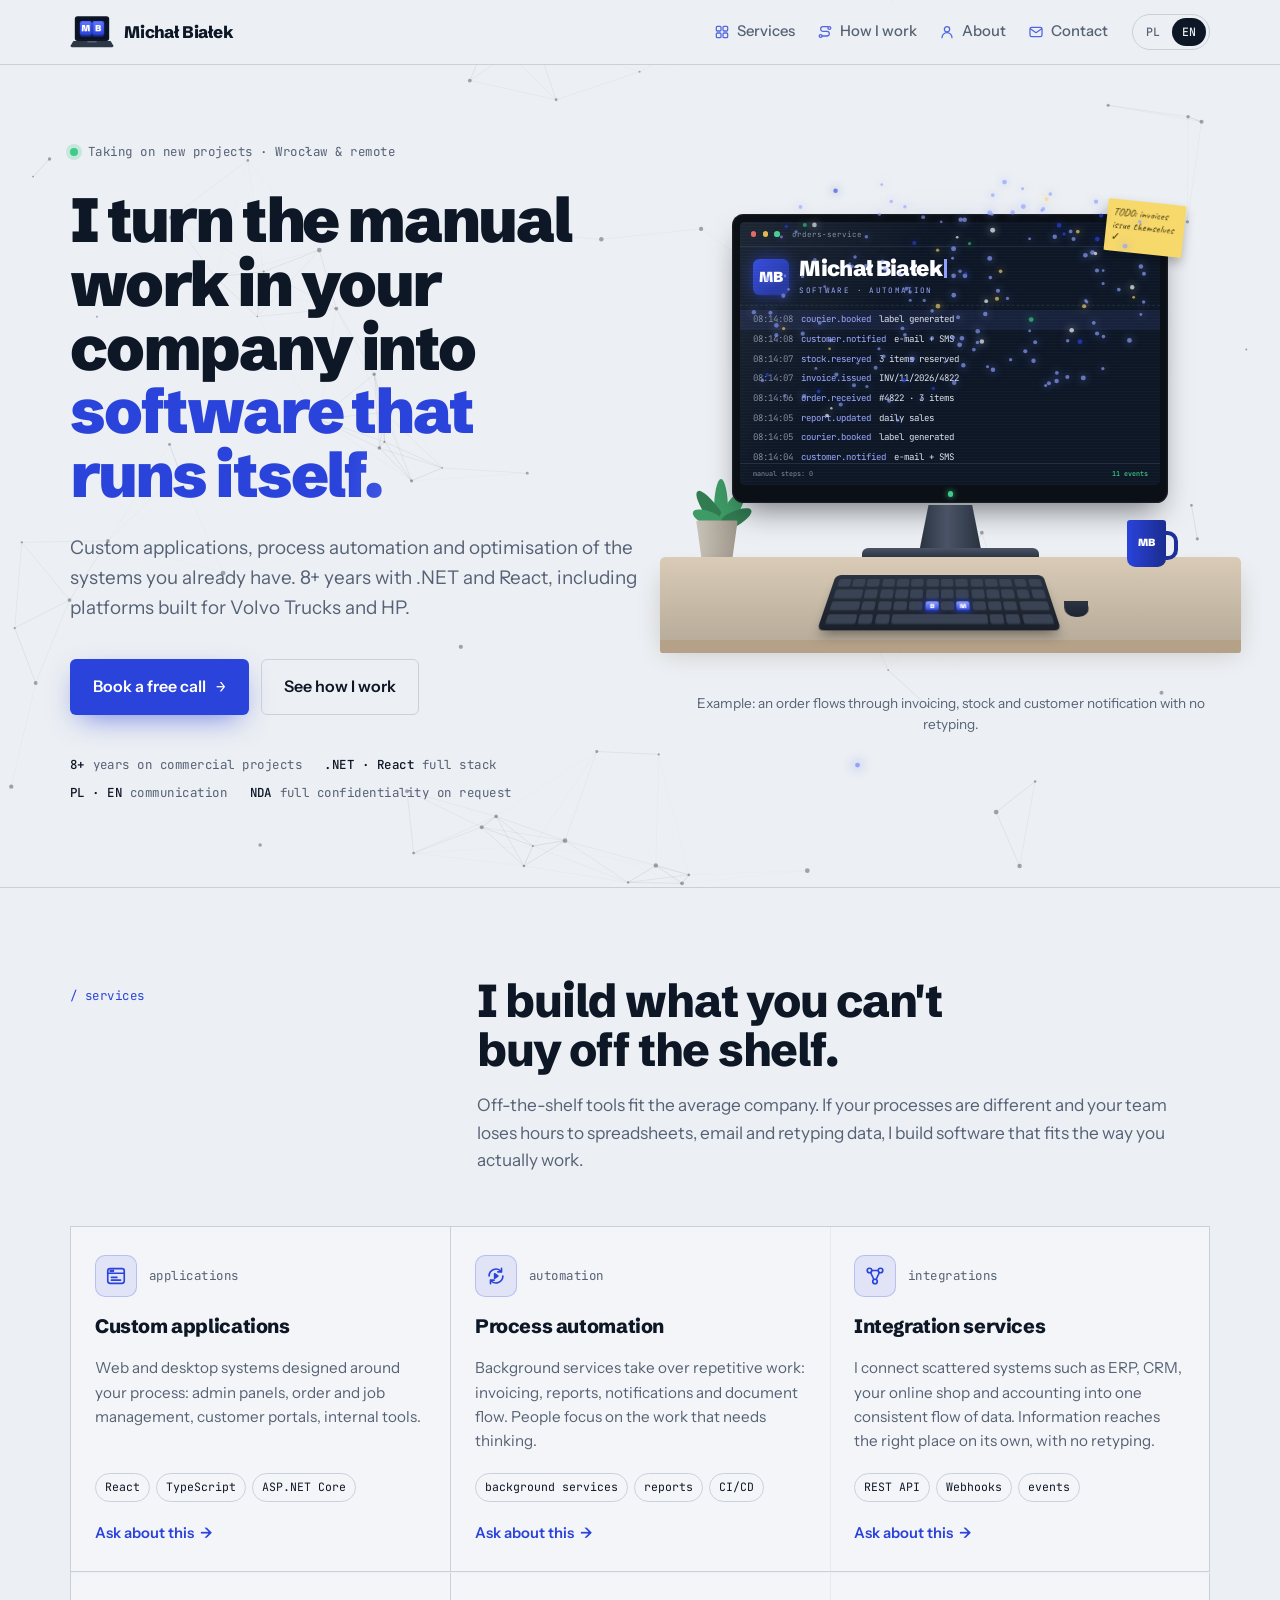
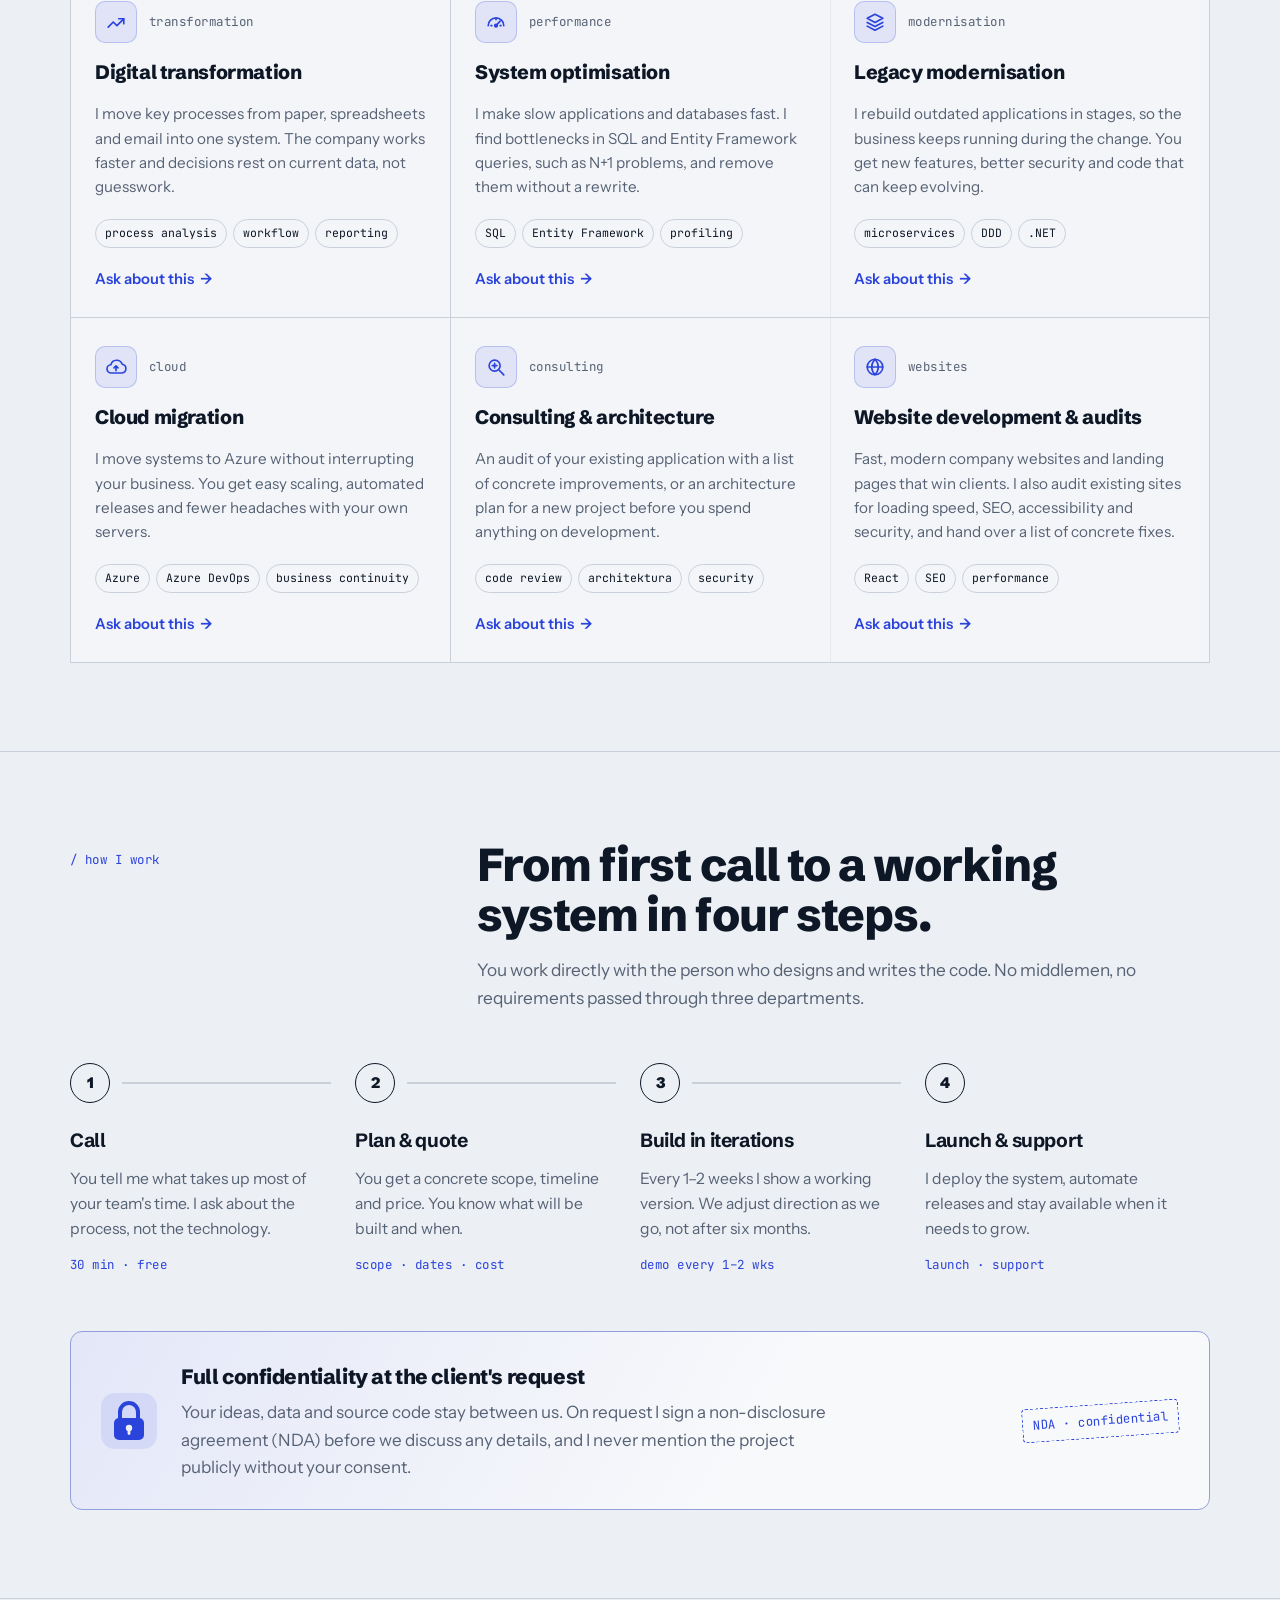
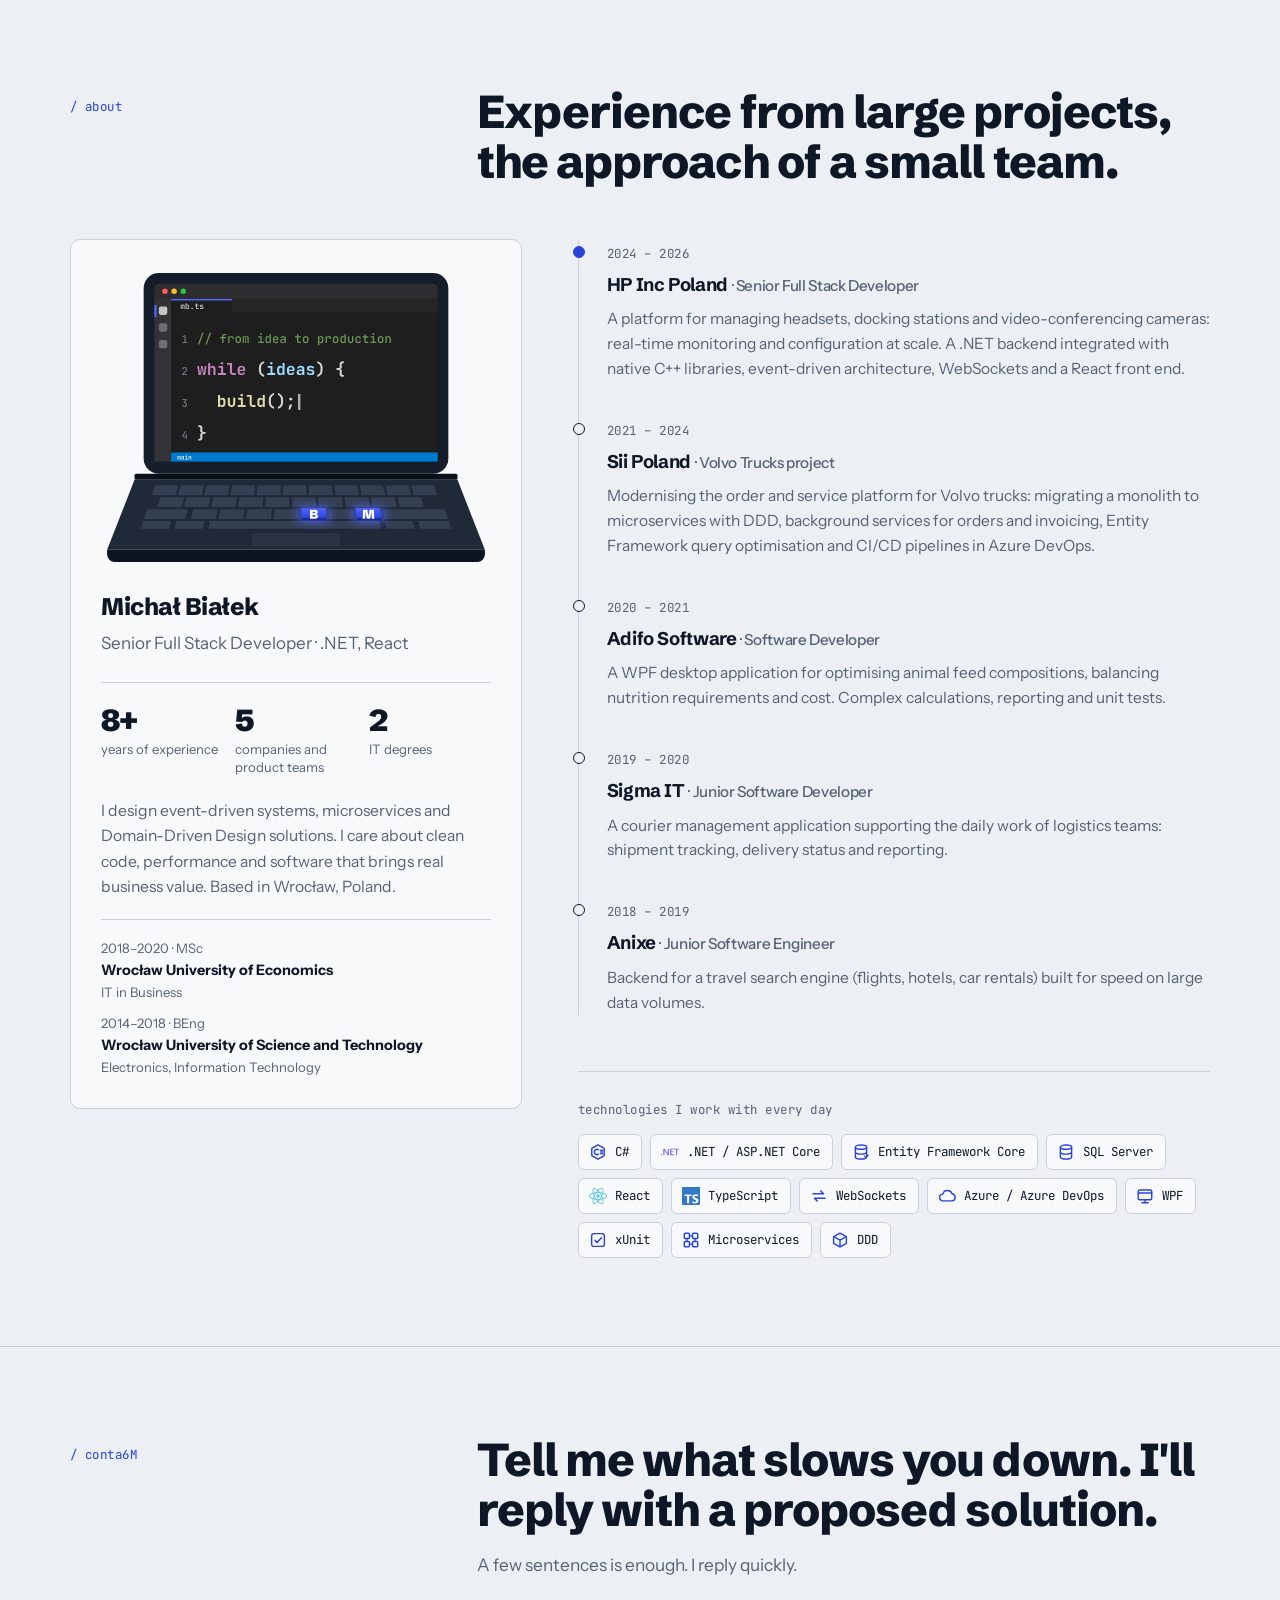
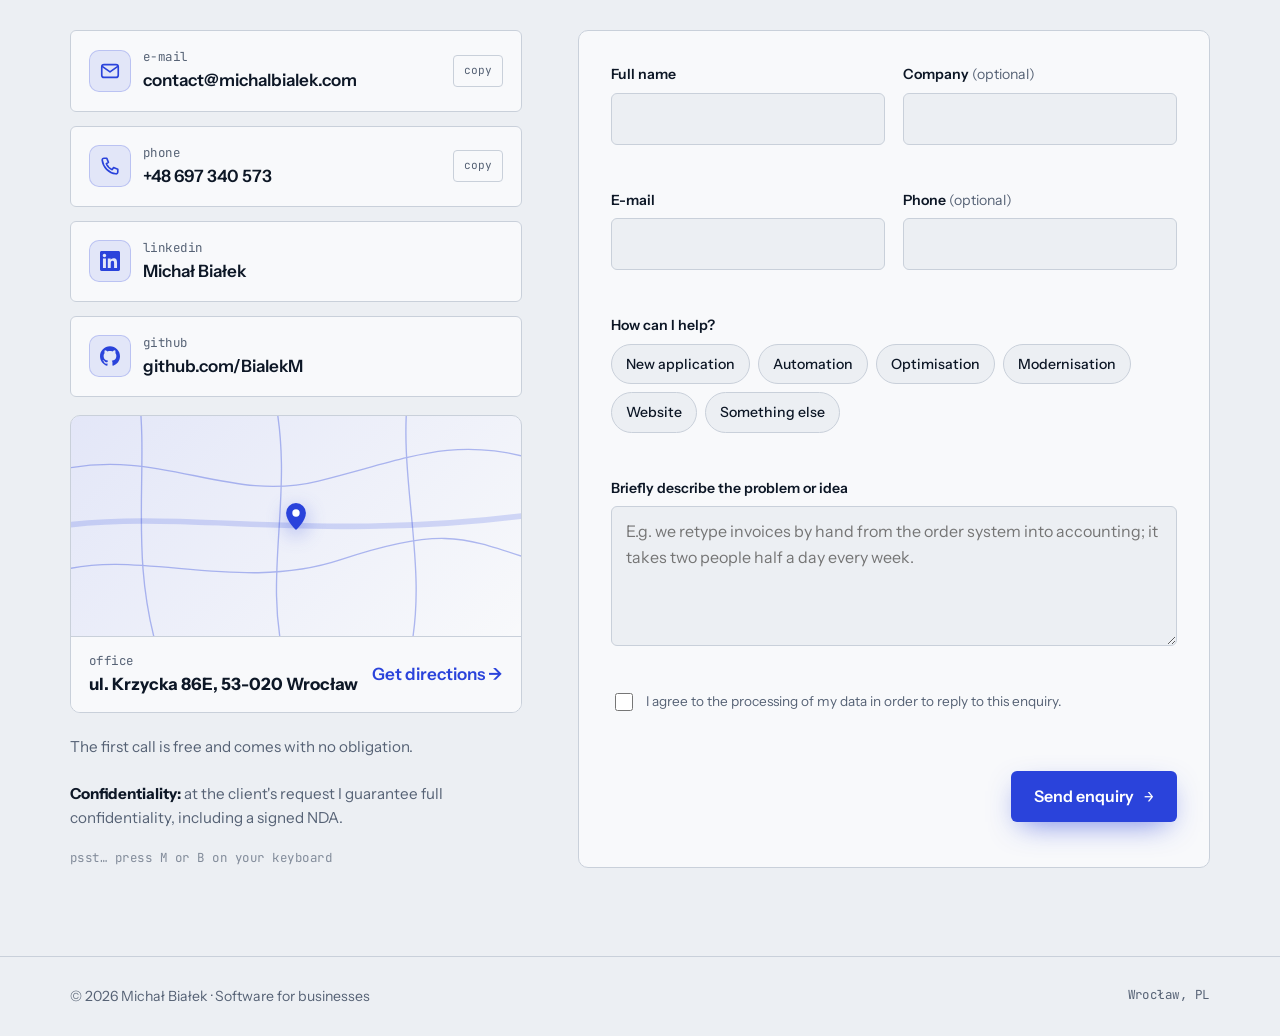
==== commit 62b36c0f: "Większy, czytelny favicon: litery MB na całej ikonie Co-Authored-By: Claude Opus 5.5 <noreply@anthro" ====
--- a/index.html
+++ b/index.html
@@ -10,8 +10,10 @@
 <meta property="og:type" content="website">
 <meta property="og:url" content="https://michalbialek.com/">
 <link rel="canonical" href="https://michalbialek.com/">
-<link rel="icon" type="image/svg+xml" href="assets/ikona-laptop-MB-jasne-tlo.svg">
-<link rel="apple-touch-icon" href="assets/ikona-laptop-MB-jasne-tlo-180.png">
+<link rel="icon" type="image/svg+xml" href="assets/favicon.svg">
+<link rel="icon" type="image/png" sizes="32x32" href="assets/favicon-32.png">
+<link rel="icon" href="favicon.ico" sizes="any">
+<link rel="apple-touch-icon" href="assets/favicon-180.png">
 <link rel="alternate" hreflang="pl" href="?lang=pl">
 <link rel="alternate" hreflang="en" href="?lang=en">
 <style>[hidden]{display:none!important}body{margin:0}:root{padding-top:env(safe-area-inset-top,0px);padding-bottom:env(safe-area-inset-bottom,0px)}</style>
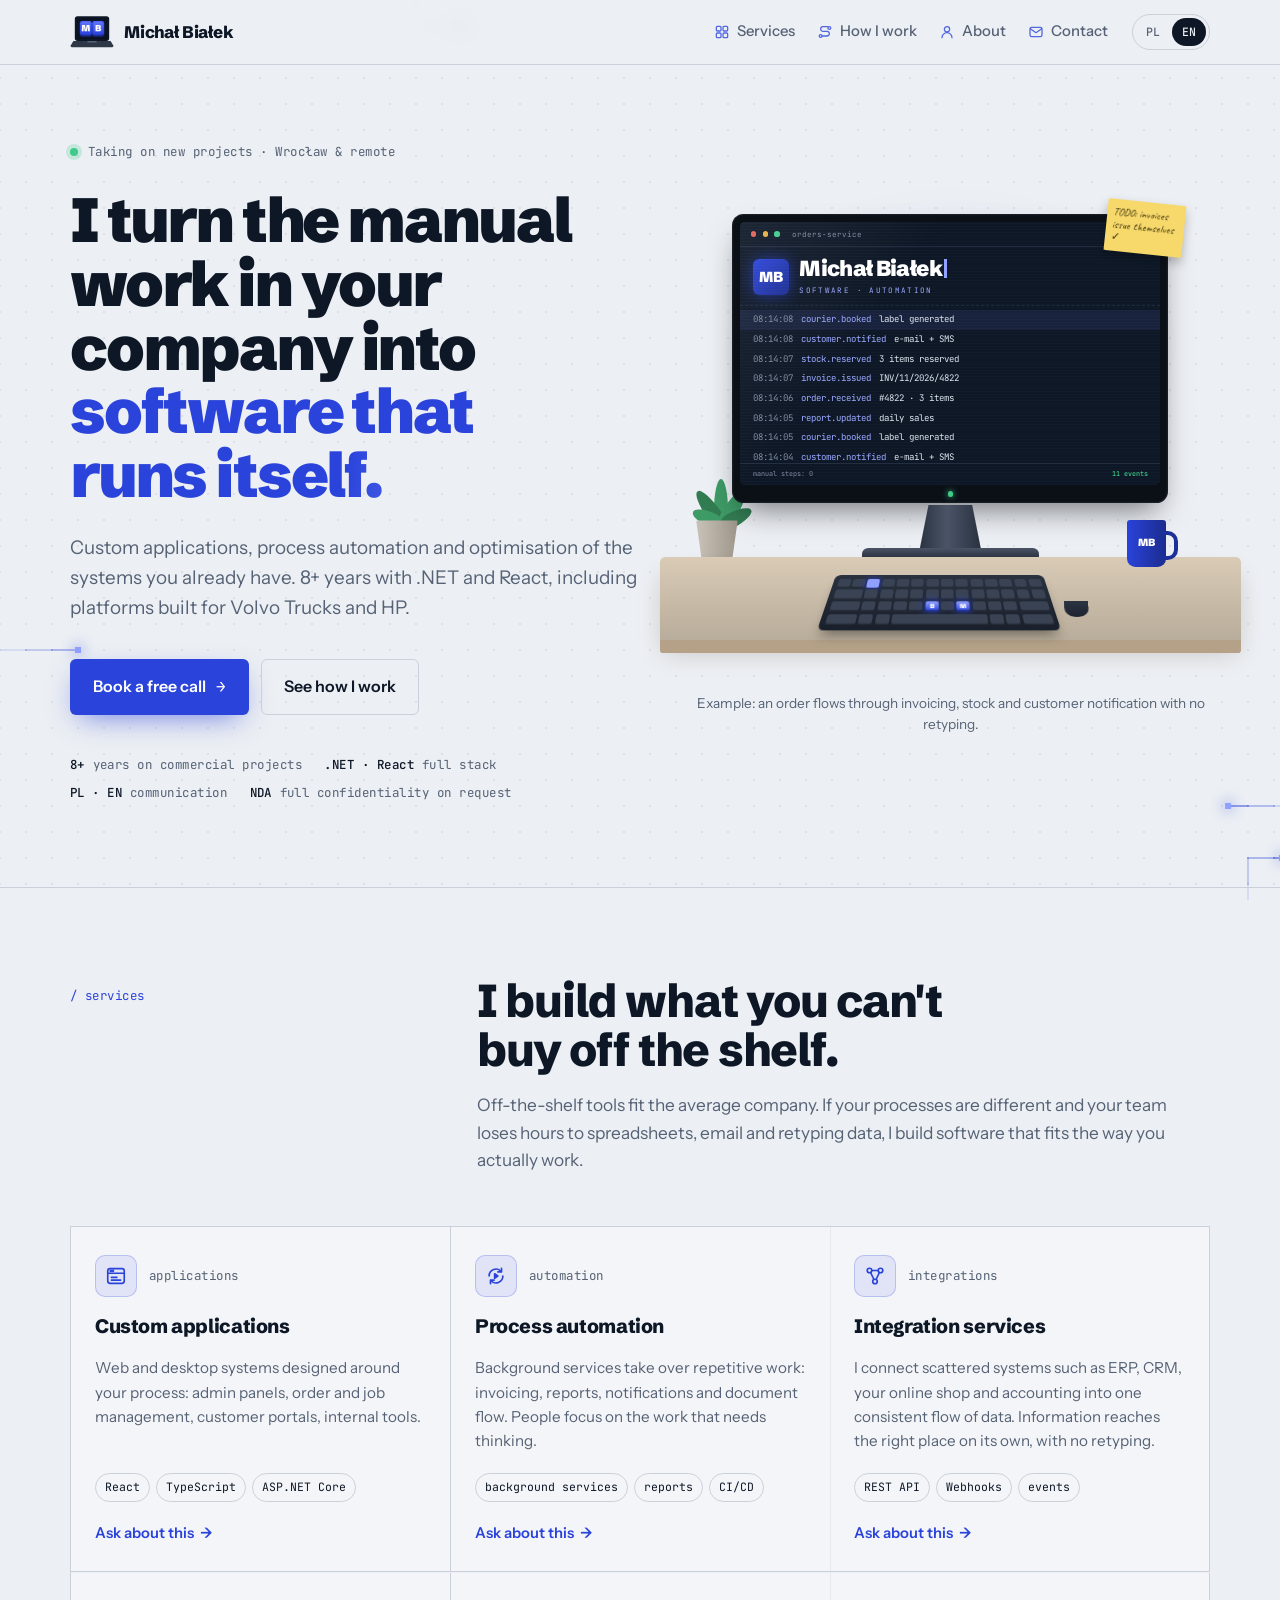
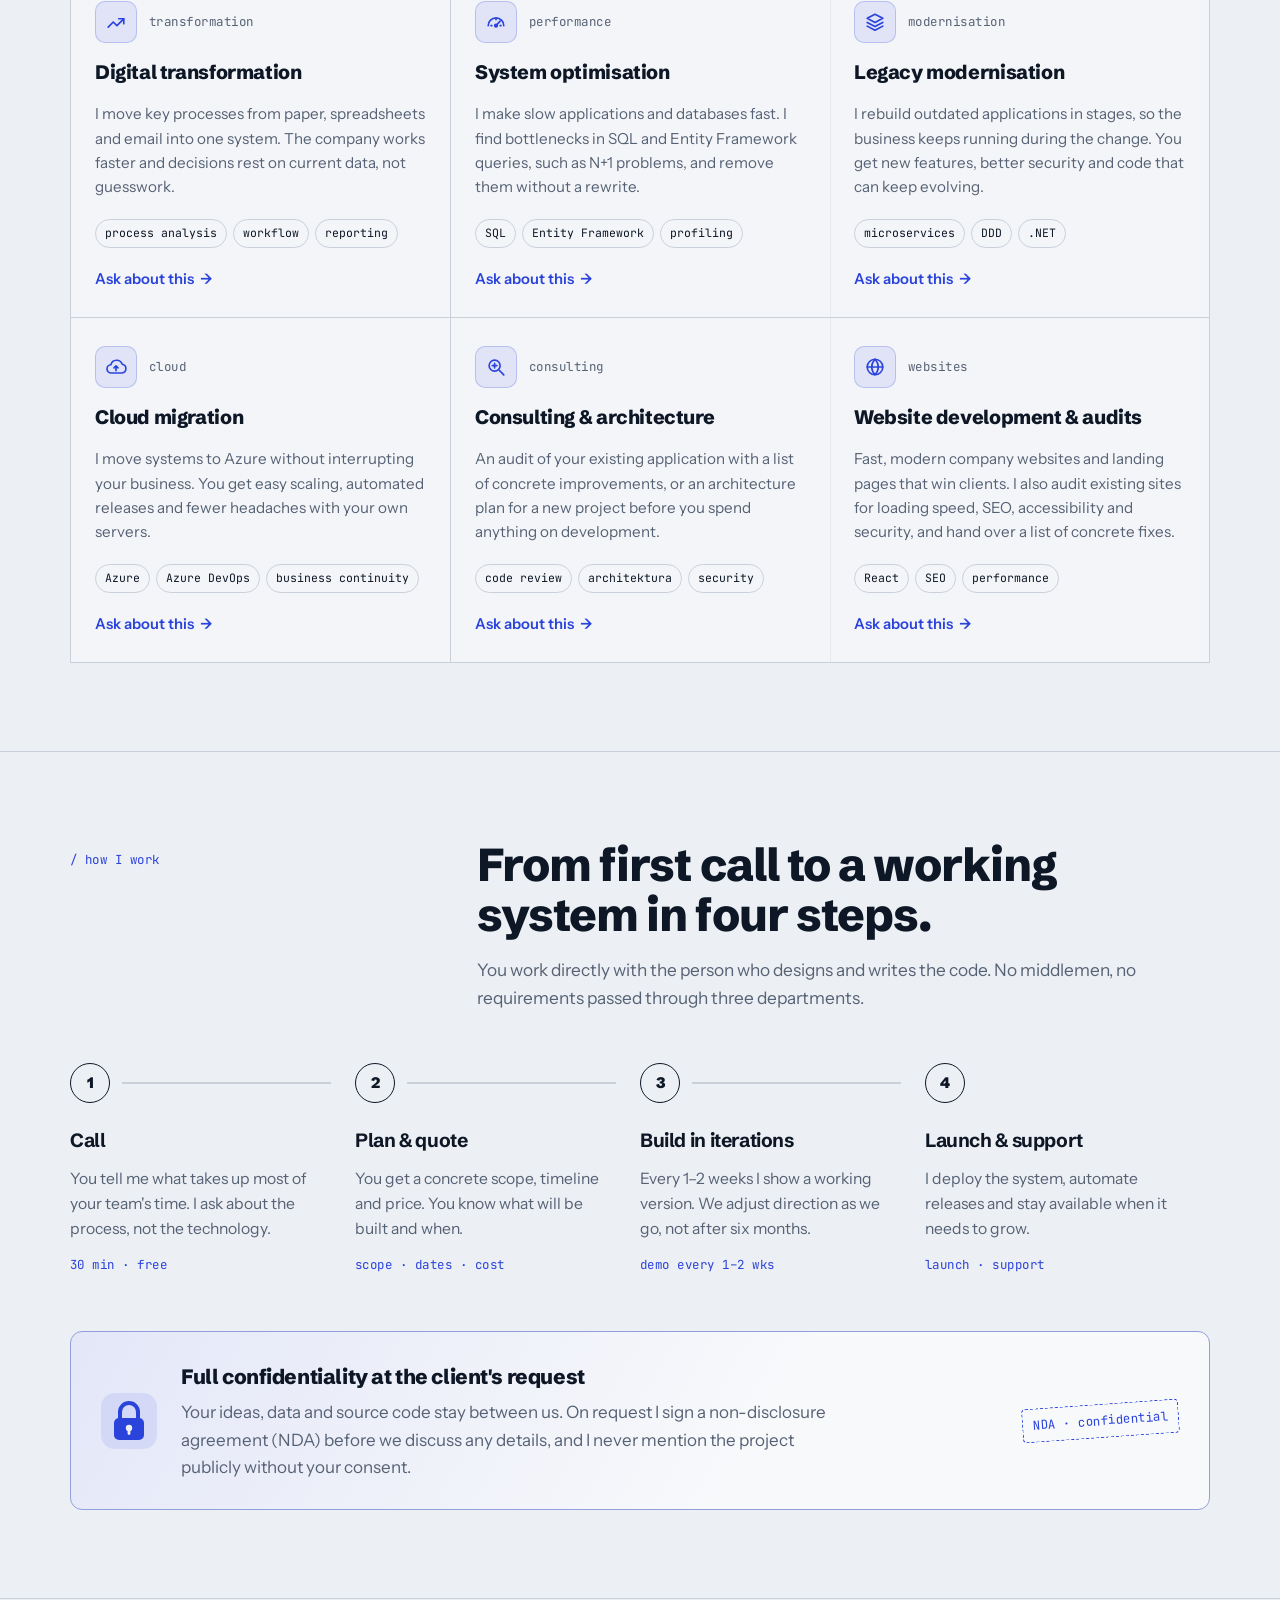
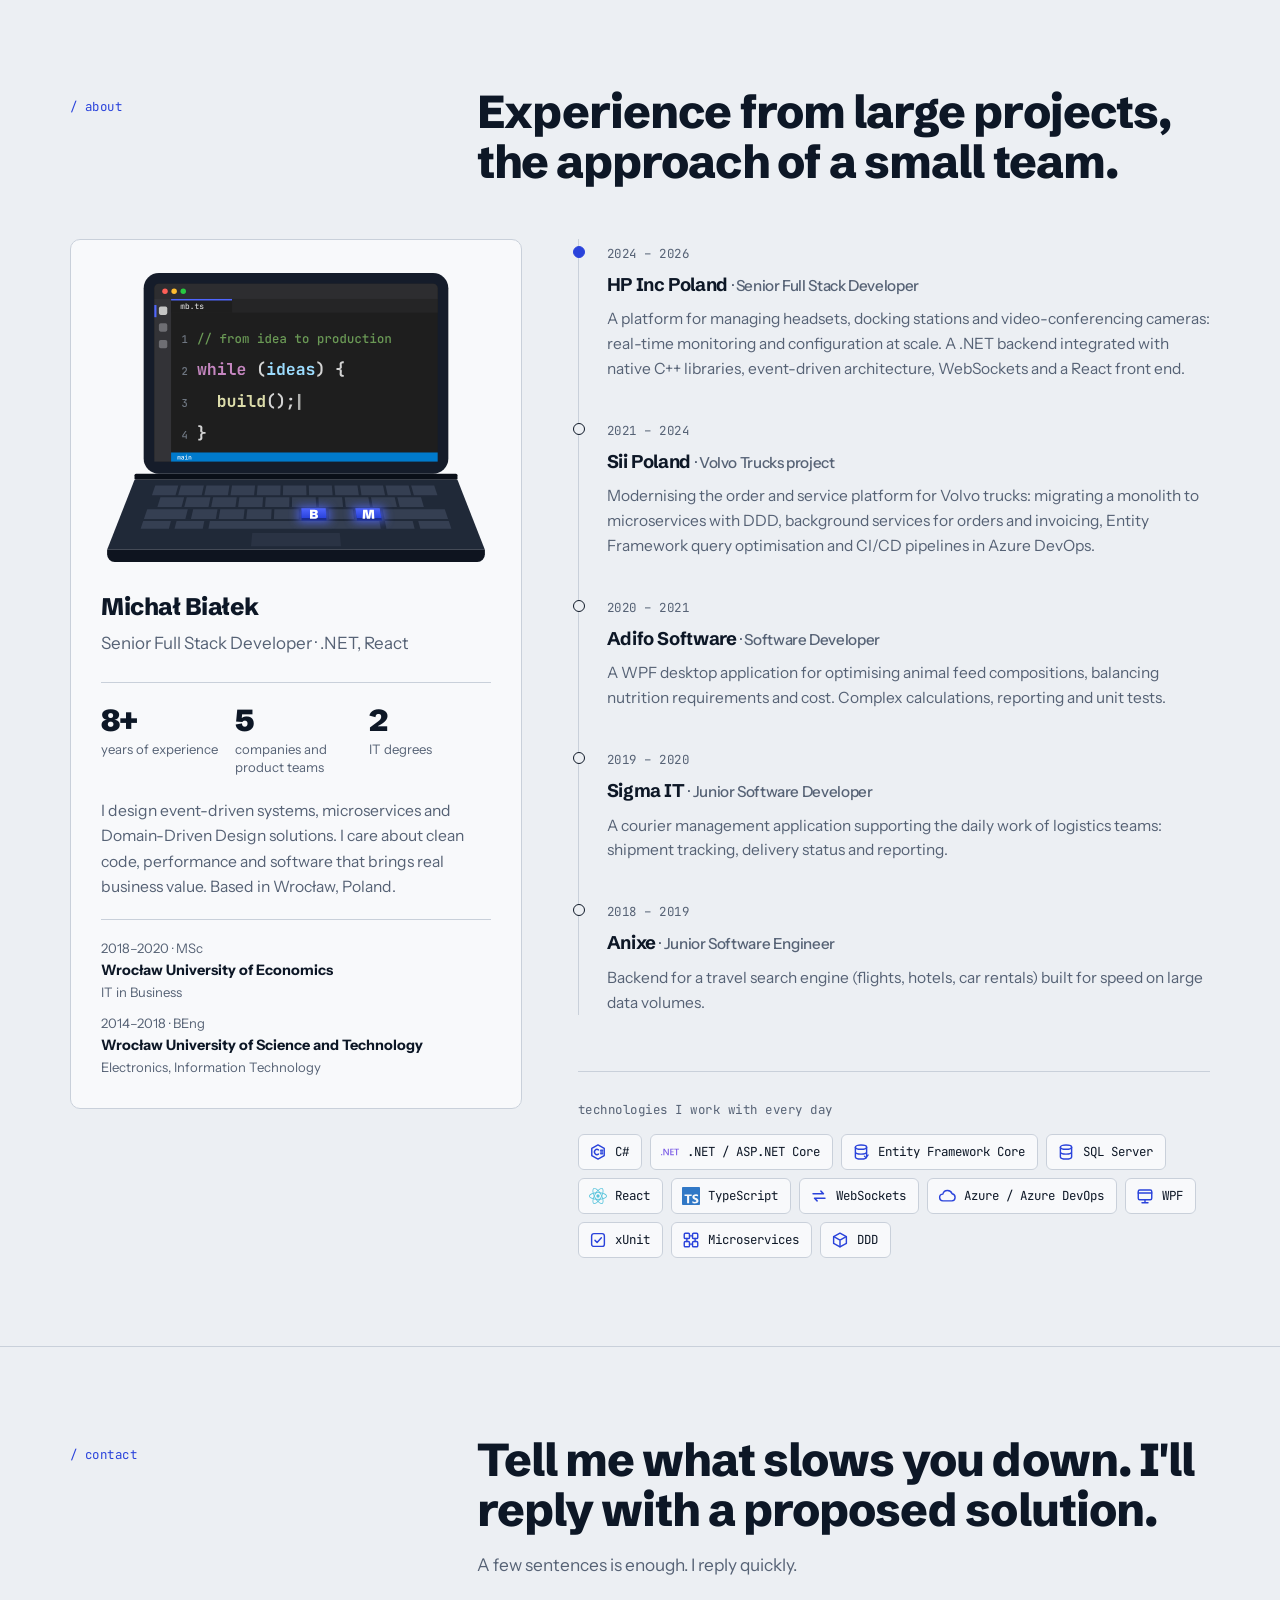
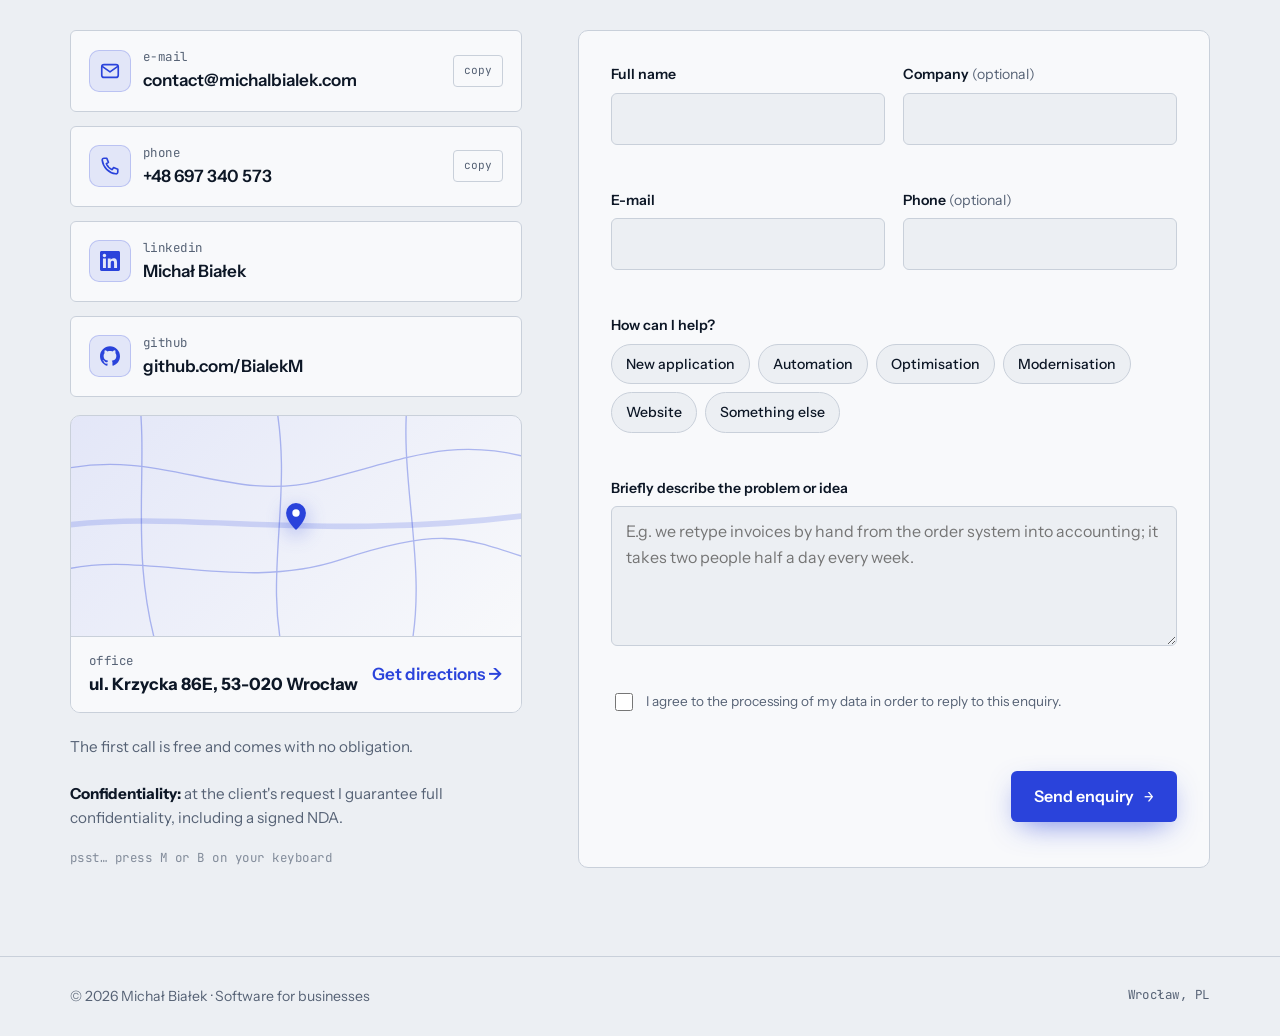
==== commit 61731e0d: "Nowe tło: siatka punktów z trasami zleceń, soczewka kursora i fala po kliknięciu Co-Authored-By: Cla" ====
--- a/index.html
+++ b/index.html
@@ -808,50 +808,67 @@
   b.addEventListener("pointerleave",()=>{b.style.transform=""});
 });
 
-/* Interaktywne tło: sieć węzłów i "zdarzenia" płynące po połączeniach */
+/* Interaktywne tło: siatka punktów (jak papier techniczny), po której jeżdżą "zlecenia"
+   skręcające pod kątem prostym. Kursor działa jak soczewka, kliknięcie wysyła falę i rozgałęzia zlecenia. */
 (function(){
-  const cv=document.getElementById("bg"),ctx=cv.getContext("2d");let W,H,dpr,nodes=[],packets=[],mouse={x:-9999,y:-9999},col={};
+  const cv=document.getElementById("bg"),ctx=cv.getContext("2d");
+  const S=26; let W,H,dpr,cols,rows,heat,agents=[],ripples=[],mouse={x:-9999,y:-9999},col={},last=0;
   const css=n=>getComputedStyle(document.documentElement).getPropertyValue(n).trim();
   function colors(){col.ink=css("--ink");col.acc=css("--accent");col.hi=css("--accent-hi")}
-  function size(){dpr=Math.min(2,window.devicePixelRatio||1);W=innerWidth;H=innerHeight;cv.width=W*dpr;cv.height=H*dpr;ctx.setTransform(dpr,0,0,dpr,0,0);
-    const n=Math.min(120,Math.round(W*H/14000));nodes=Array.from({length:n},()=>({x:Math.random()*W,y:Math.random()*H,vx:(Math.random()-.5)*.25,vy:(Math.random()-.5)*.25,r:Math.random()*1.6+.8}))}
-  const LINK=140;
-  function frame(){
+  function size(){dpr=Math.min(2,devicePixelRatio||1);W=innerWidth;H=innerHeight;cv.width=W*dpr;cv.height=H*dpr;ctx.setTransform(dpr,0,0,dpr,0,0);
+    cols=Math.ceil(W/S)+1;rows=Math.ceil(H/S)+1;heat=new Float32Array(cols*rows)}
+  const DIRS=[[1,0],[0,1],[-1,0],[0,-1]];
+  function spawn(gx,gy,d){
+    if(gx===undefined){const e=Math.floor(Math.random()*4);
+      if(e===0){gx=0;gy=Math.floor(Math.random()*rows);d=0}else if(e===1){gx=Math.floor(Math.random()*cols);gy=0;d=1}
+      else if(e===2){gx=cols-1;gy=Math.floor(Math.random()*rows);d=2}else{gx=Math.floor(Math.random()*cols);gy=rows-1;d=3}}
+    agents.push({gx,gy,d,t:0,trail:[[gx,gy]],speed:.07+Math.random()*.05,life:220+Math.random()*260});
+  }
+  function heatAt(gx,gy,v){if(gx>=0&&gy>=0&&gx<cols&&gy<rows){const i=gy*cols+gx;heat[i]=Math.min(1,heat[i]+v)}}
+  function step(){
+    if(agents.length<7&&Math.random()<.03) spawn();
+    for(let k=agents.length-1;k>=0;k--){const a=agents[k];a.t+=a.speed;a.life--;
+      if(a.t>=1){a.t=0;a.gx+=DIRS[a.d][0];a.gy+=DIRS[a.d][1];a.trail.push([a.gx,a.gy]);if(a.trail.length>16)a.trail.shift();heatAt(a.gx,a.gy,.9);
+        if(Math.random()<.22)a.d=(a.d+(Math.random()<.5?1:3))%4;
+        if(a.gx<-1||a.gy<-1||a.gx>cols||a.gy>rows||a.life<0){agents.splice(k,1)}}}
+    for(let i=0;i<heat.length;i++)heat[i]*=.955;
+    for(let k=ripples.length-1;k>=0;k--){const r=ripples[k];r.r+=7;if(r.r>r.max)ripples.splice(k,1)}
+  }
+  function draw(){
     ctx.clearRect(0,0,W,H);
-    for(const n of nodes){
-      const dx=mouse.x-n.x,dy=mouse.y-n.y,d=Math.hypot(dx,dy);
-      if(d<200&&d>1){n.vx+=dx/d*.012;n.vy+=dy/d*.012}
-      n.vx*=.985;n.vy*=.985;
-      const sp=Math.hypot(n.vx,n.vy); if(sp<.12){n.vx+=(Math.random()-.5)*.05;n.vy+=(Math.random()-.5)*.05}
-      n.x+=n.vx;n.y+=n.vy;
-      if(n.x<-20)n.x=W+20;if(n.x>W+20)n.x=-20;if(n.y<-20)n.y=H+20;if(n.y>H+20)n.y=-20;
+    const R=170;
+    for(let gy=0;gy<rows;gy++)for(let gx=0;gx<cols;gx++){
+      let x=gx*S,y=gy*S;const dx=x-mouse.x,dy=y-mouse.y,d=Math.hypot(dx,dy);let lens=0;
+      if(d<R){lens=Math.pow(1-d/R,2);const push=lens*16/(d||1);x+=dx*push;y+=dy*push}
+      let rip=0;for(const r of ripples){const dd=Math.abs(Math.hypot(gx*S-r.x,gy*S-r.y)-r.r);if(dd<22)rip=Math.max(rip,(1-dd/22)*(1-r.r/r.max))}
+      const h=Math.max(heat[gy*cols+gx],rip);const e=Math.max(lens,h);
+      const s=1.3+e*2.6;
+      ctx.globalAlpha=.16+e*.8;ctx.fillStyle=e>.08?col.acc:col.ink;
+      ctx.fillRect(x-s/2,y-s/2,s,s);
     }
-    ctx.lineWidth=1;
-    for(let i=0;i<nodes.length;i++){const a=nodes[i];
-      for(let j=i+1;j<nodes.length;j++){const b=nodes[j],d=Math.hypot(a.x-b.x,a.y-b.y);
-        if(d<LINK){const near=Math.max(0,1-Math.hypot((a.x+b.x)/2-mouse.x,(a.y+b.y)/2-mouse.y)/220);
-          ctx.strokeStyle=near>0?col.acc:col.ink;ctx.globalAlpha=(1-d/LINK)*(.10+near*.5);
-          ctx.beginPath();ctx.moveTo(a.x,a.y);ctx.lineTo(b.x,b.y);ctx.stroke();
-          if(Math.random()<.0004&&packets.length<14)packets.push({a,b,t:0})}}
-      const md=Math.hypot(a.x-mouse.x,a.y-mouse.y);
-      if(md<160){ctx.strokeStyle=col.acc;ctx.globalAlpha=(1-md/160)*.6;ctx.beginPath();ctx.moveTo(a.x,a.y);ctx.lineTo(mouse.x,mouse.y);ctx.stroke()}
-      ctx.globalAlpha=md<160?.9:.35;ctx.fillStyle=md<160?col.acc:col.ink;ctx.beginPath();ctx.arc(a.x,a.y,a.r,0,7);ctx.fill();
-    }
-    for(let k=packets.length-1;k>=0;k--){const p=packets[k];p.t+=.018;if(p.t>=1){packets.splice(k,1);continue}
-      const x=p.a.x+(p.b.x-p.a.x)*p.t,y=p.a.y+(p.b.y-p.a.y)*p.t;
-      ctx.globalAlpha=Math.sin(p.t*Math.PI);ctx.fillStyle=col.hi;ctx.shadowColor=col.acc;ctx.shadowBlur=12;
-      ctx.beginPath();ctx.arc(x,y,2.4,0,7);ctx.fill();ctx.shadowBlur=0}
+    ctx.lineCap="square";
+    for(const a of agents){const tr=a.trail,hx=(a.gx+DIRS[a.d][0]*a.t)*S,hy=(a.gy+DIRS[a.d][1]*a.t)*S;
+      for(let i=1;i<tr.length;i++){ctx.globalAlpha=(i/tr.length)*.55;ctx.strokeStyle=col.acc;ctx.lineWidth=1.6;
+        ctx.beginPath();ctx.moveTo(tr[i-1][0]*S,tr[i-1][1]*S);ctx.lineTo(tr[i][0]*S,tr[i][1]*S);ctx.stroke()}
+      const lx=tr[tr.length-1][0]*S,ly=tr[tr.length-1][1]*S;ctx.globalAlpha=.6;ctx.beginPath();ctx.moveTo(lx,ly);ctx.lineTo(hx,hy);ctx.stroke();
+      ctx.globalAlpha=1;ctx.fillStyle=col.hi;ctx.shadowColor=col.acc;ctx.shadowBlur=14;ctx.fillRect(hx-3,hy-3,6,6);ctx.shadowBlur=0}
+    for(const r of ripples){ctx.globalAlpha=.35*(1-r.r/r.max);ctx.strokeStyle=col.acc;ctx.lineWidth=1.5;ctx.beginPath();ctx.arc(r.x,r.y,r.r,0,7);ctx.stroke()}
     ctx.globalAlpha=1;
-    if(!REDUCED&&!document.hidden) requestAnimationFrame(frame);
   }
+  function frame(t){ if(t-last>=15){step();last=t} draw(); if(!REDUCED&&!document.hidden) requestAnimationFrame(frame) }
   colors();size();
-  addEventListener("resize",()=>{size(); if(REDUCED) frame()});
+  if(!REDUCED){for(let i=0;i<4;i++)spawn()}
+  addEventListener("resize",()=>{size();if(REDUCED)draw()});
   addEventListener("pointermove",e=>{mouse.x=e.clientX;mouse.y=e.clientY},{passive:true});
-  addEventListener("pointerleave",()=>{mouse.x=mouse.y=-9999});
+  document.addEventListener("pointerleave",()=>{mouse.x=mouse.y=-9999});
+  addEventListener("pointerdown",e=>{ if(REDUCED||e.target.closest("input,textarea,select,label"))return;
+    ripples.push({x:e.clientX,y:e.clientY,r:0,max:Math.max(W,H)*.6});
+    const gx=Math.round(e.clientX/S),gy=Math.round(e.clientY/S); for(let d=0;d<4;d++) if(agents.length<14) spawn(gx,gy,d);
+  });
   document.addEventListener("visibilitychange",()=>{if(!document.hidden&&!REDUCED)requestAnimationFrame(frame)});
-  matchMedia("(prefers-color-scheme: dark)").addEventListener("change",colors);
-  new MutationObserver(colors).observe(document.documentElement,{attributes:true,attributeFilter:["data-theme"]});
-  frame();
+  matchMedia("(prefers-color-scheme: dark)").addEventListener("change",()=>{colors();if(REDUCED)draw()});
+  new MutationObserver(()=>{colors();if(REDUCED)draw()}).observe(document.documentElement,{attributes:true,attributeFilter:["data-theme"]});
+  if(REDUCED) draw(); else requestAnimationFrame(frame);
 })();
 
 /* ===== Fajerwerki ===== */
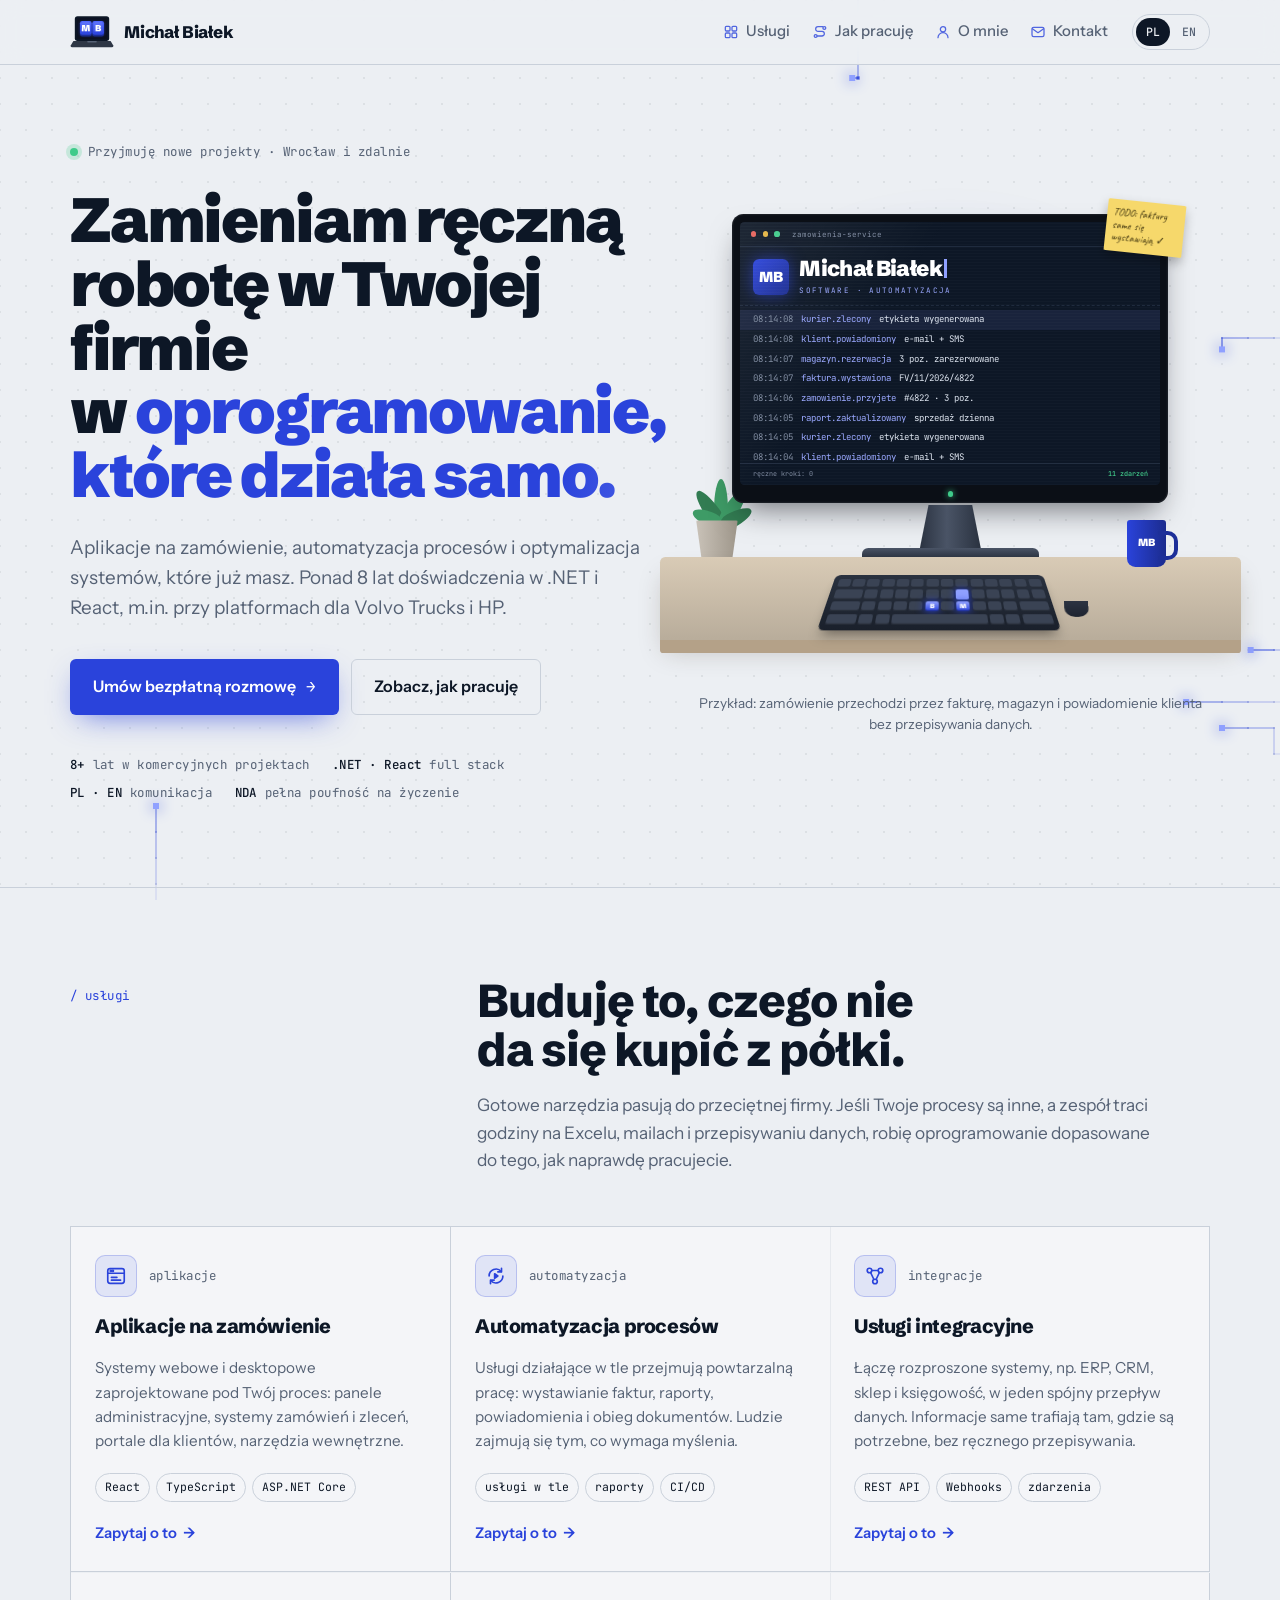
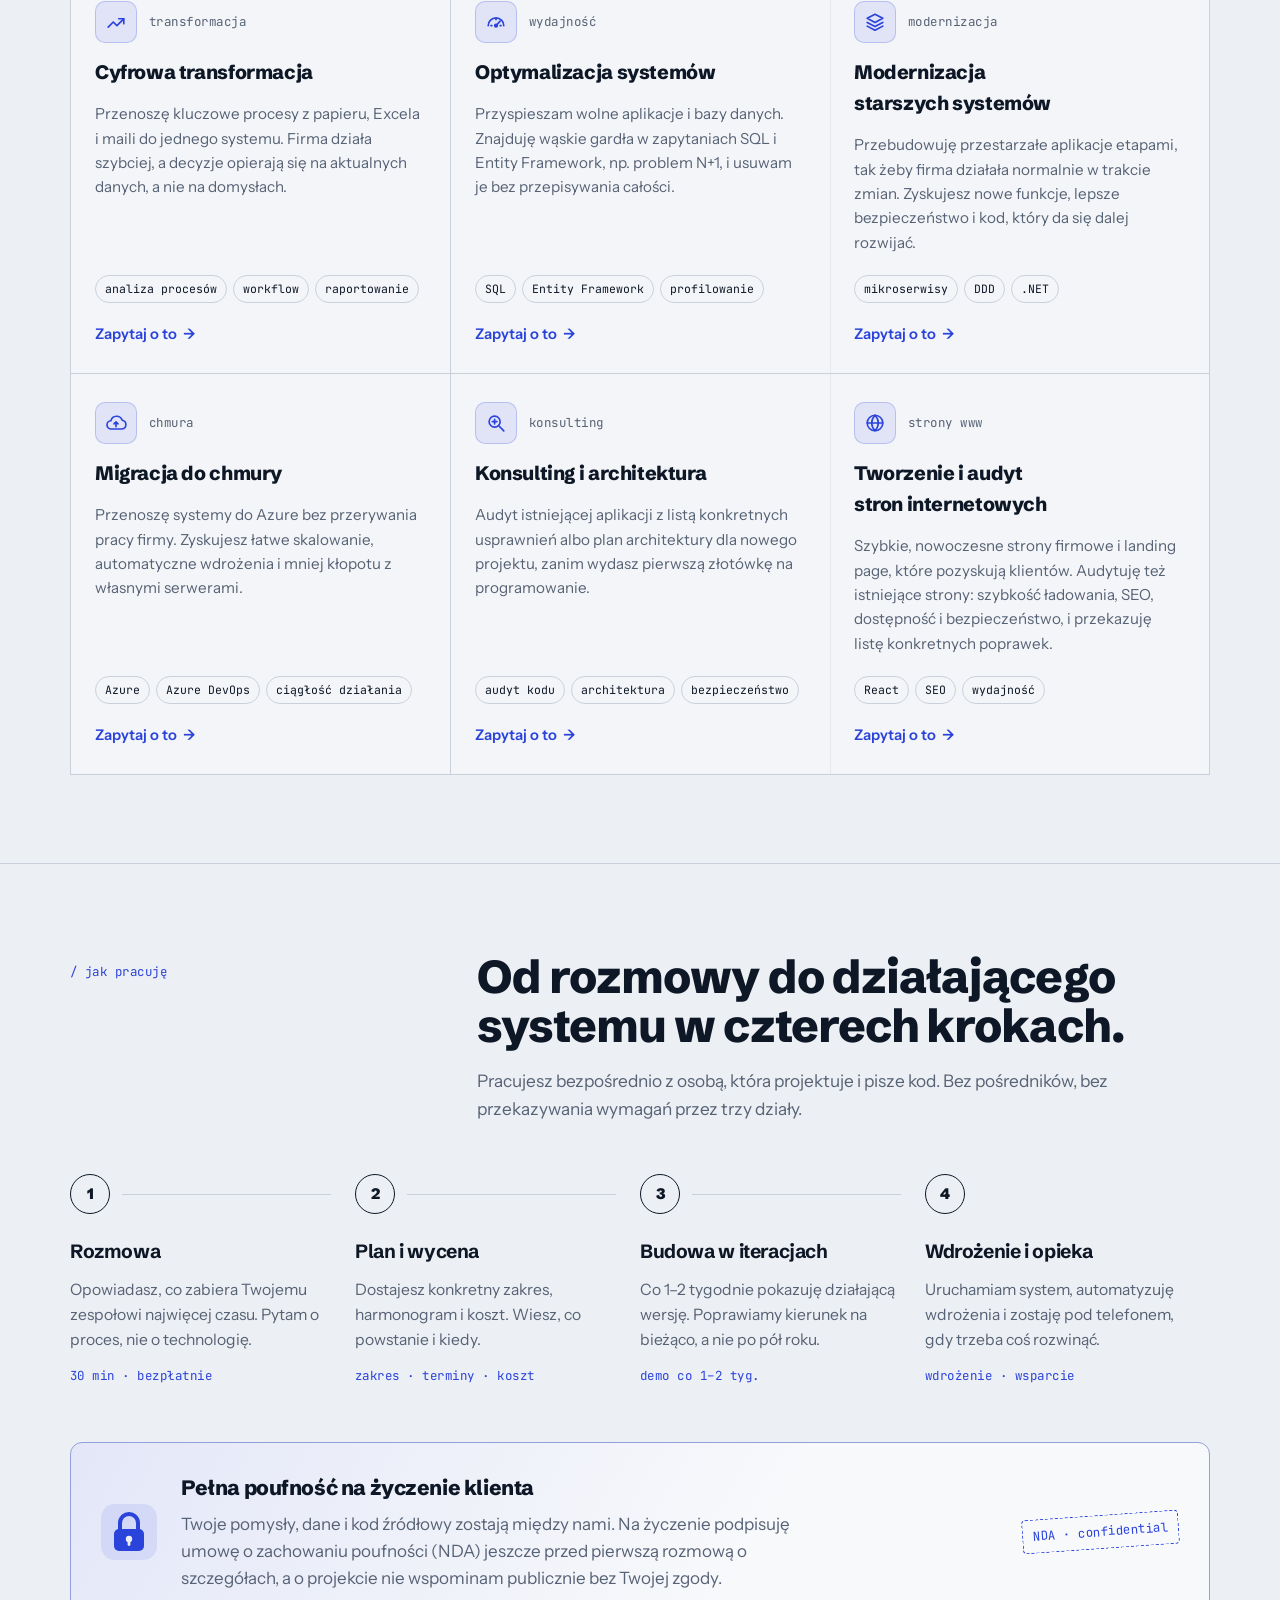
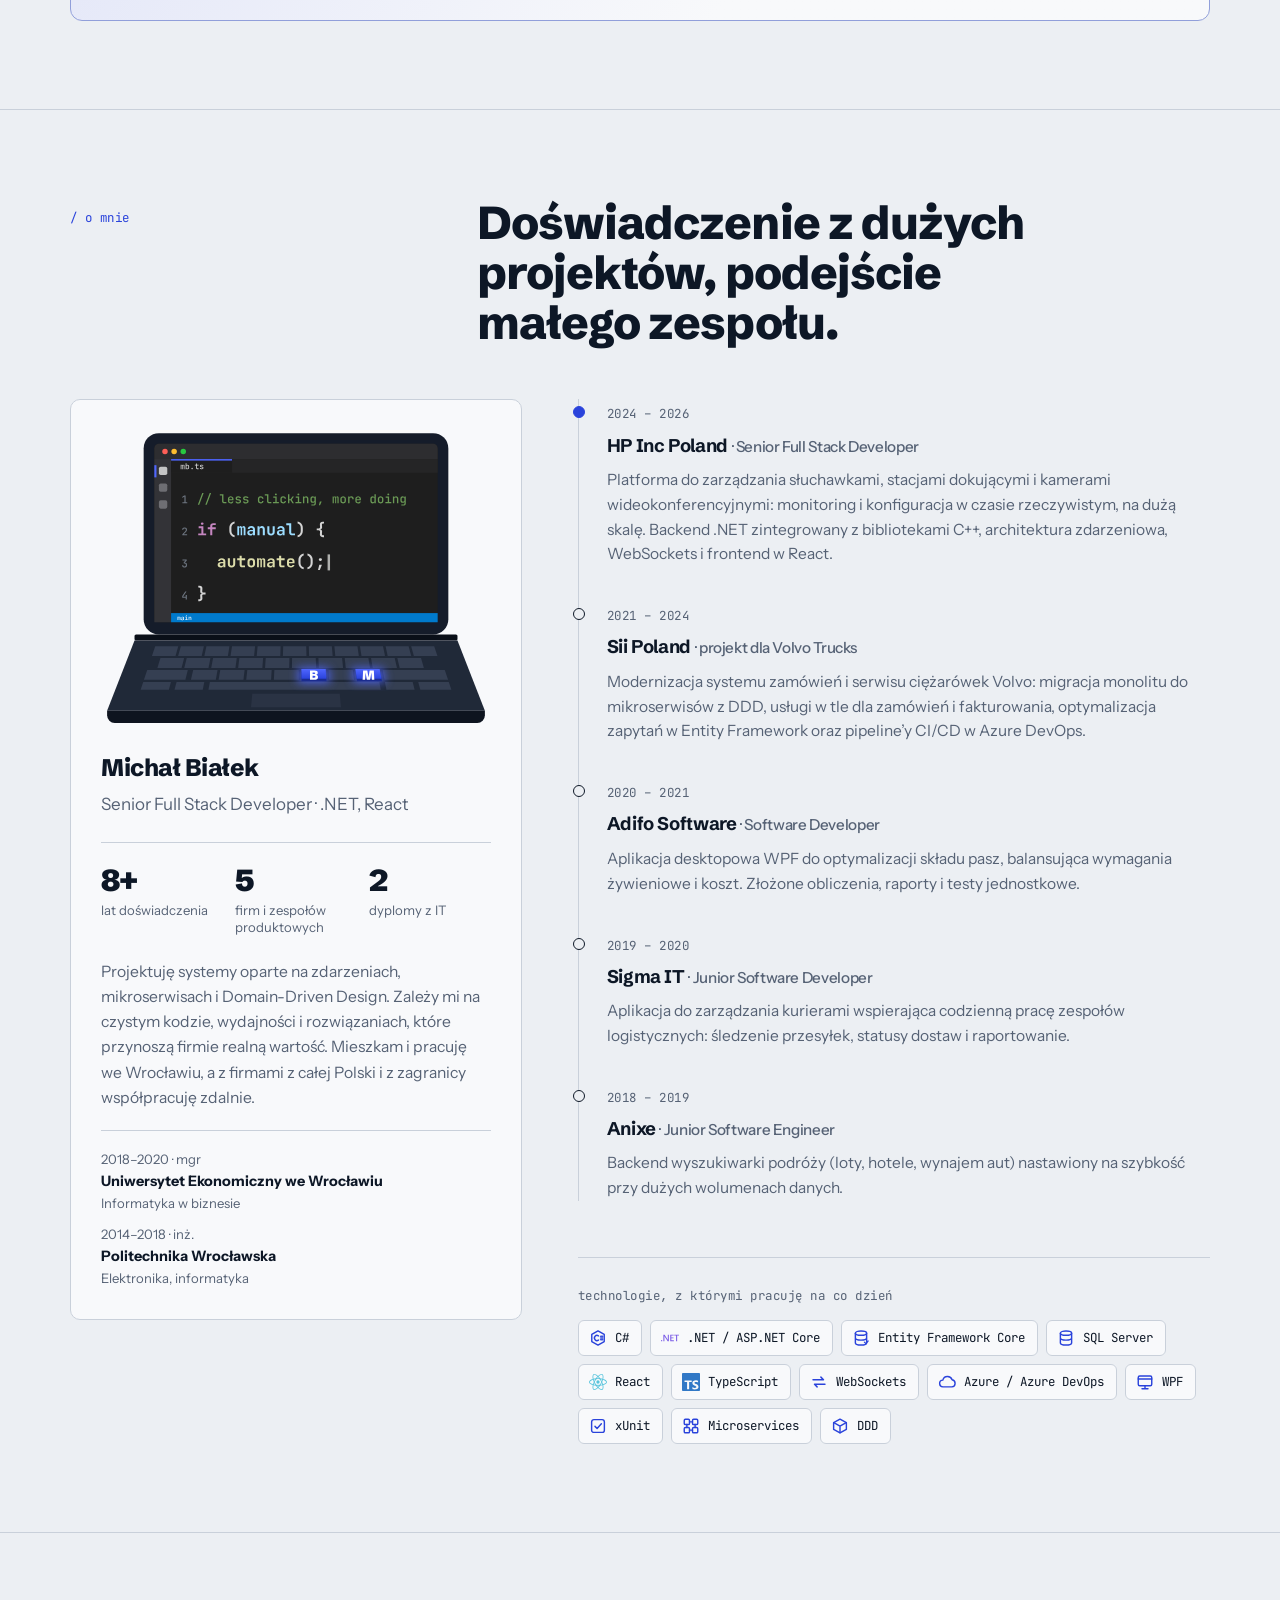
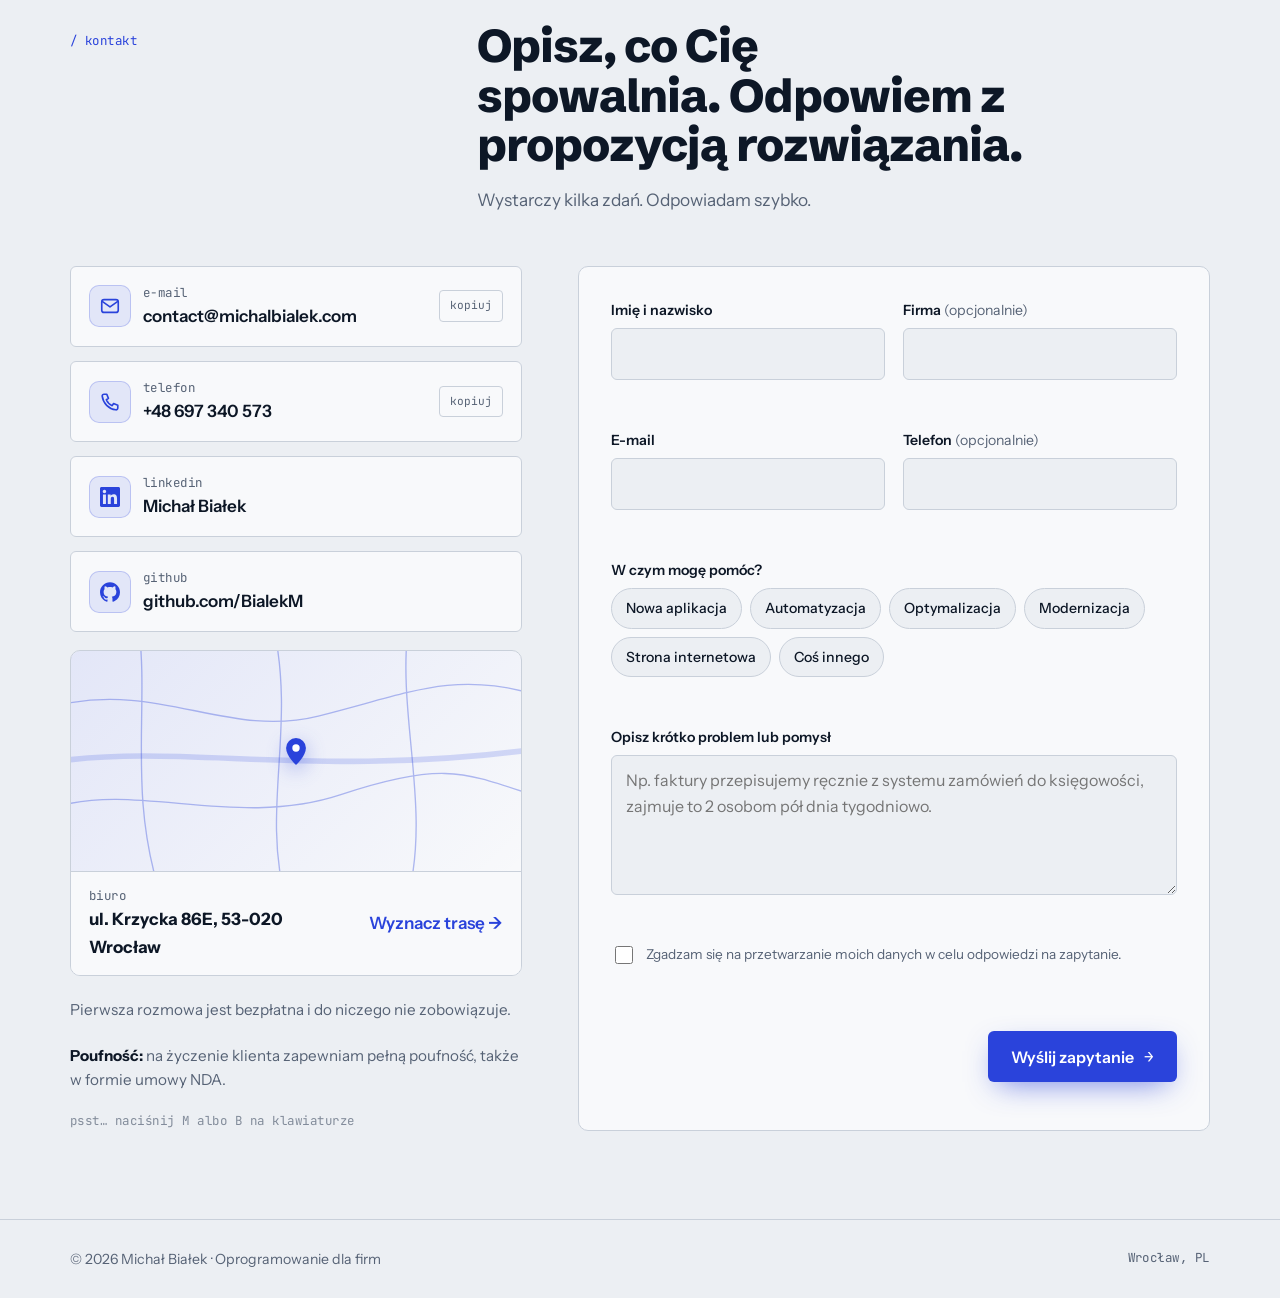
==== commit e368c0df: "SEO: osobne adresy PL i EN, meta i Open Graph, dane strukturalne, sitemap, robots, .htaccess Co-Auth" ====
--- a/index.html
+++ b/index.html
@@ -3,19 +3,203 @@
 <head>
 <meta charset="utf-8">
 <meta name="viewport" content="width=device-width, initial-scale=1, viewport-fit=cover">
-<title>Michał Białek · Oprogramowanie na zamówienie, automatyzacja i optymalizacja dla firm</title>
-<meta name="description" content="Aplikacje na zamówienie, automatyzacja procesów i optymalizacja systemów dla firm. Senior .NET i React developer z Wrocławia. Custom software, automation and optimisation for businesses.">
-<meta property="og:title" content="Michał Białek · Oprogramowanie dla firm">
-<meta property="og:description" content="Zamieniam ręczną robotę w Twojej firmie w oprogramowanie, które działa samo.">
+<title>Oprogramowanie na zamówienie i automatyzacja procesów – Wrocław | Michał Białek</title>
+<meta name="description" content="Aplikacje na zamówienie, automatyzacja procesów, integracje systemów i optymalizacja dla firm. Senior .NET i React developer z Wrocławia, 8+ lat doświadczenia. Bezpłatna konsultacja.">
+<meta name="author" content="Michał Białek">
+<meta name="robots" content="index, follow, max-image-preview:large">
+<meta name="theme-color" content="#0A1019">
+<link rel="canonical" href="https://michalbialek.com/">
+<link rel="alternate" hreflang="pl" href="https://michalbialek.com/">
+<link rel="alternate" hreflang="en" href="https://michalbialek.com/en/">
+<link rel="alternate" hreflang="x-default" href="https://michalbialek.com/">
 <meta property="og:type" content="website">
+<meta property="og:site_name" content="Michał Białek">
+<meta property="og:locale" content="pl_PL">
+<meta property="og:title" content="Michał Białek – oprogramowanie, które działa samo">
+<meta property="og:description" content="Aplikacje na zamówienie, automatyzacja procesów, integracje systemów i optymalizacja dla firm. Senior .NET i React developer z Wrocławia, 8+ lat doświadczenia. Bezpłatna konsultacja.">
 <meta property="og:url" content="https://michalbialek.com/">
-<link rel="canonical" href="https://michalbialek.com/">
-<link rel="icon" type="image/svg+xml" href="assets/favicon.svg">
-<link rel="icon" type="image/png" sizes="32x32" href="assets/favicon-32.png">
-<link rel="icon" href="favicon.ico" sizes="any">
-<link rel="apple-touch-icon" href="assets/favicon-180.png">
-<link rel="alternate" hreflang="pl" href="?lang=pl">
-<link rel="alternate" hreflang="en" href="?lang=en">
+<meta property="og:image" content="https://michalbialek.com/assets/og-pl.png">
+<meta property="og:image:width" content="1200">
+<meta property="og:image:height" content="630">
+<meta name="twitter:card" content="summary_large_image">
+<meta name="twitter:title" content="Michał Białek – oprogramowanie, które działa samo">
+<meta name="twitter:description" content="Aplikacje na zamówienie, automatyzacja procesów, integracje systemów i optymalizacja dla firm. Senior .NET i React developer z Wrocławia, 8+ lat doświadczenia. Bezpłatna konsultacja.">
+<meta name="twitter:image" content="https://michalbialek.com/assets/og-pl.png">
+<link rel="icon" type="image/svg+xml" href="/assets/favicon.svg">
+<link rel="icon" type="image/png" sizes="32x32" href="/assets/favicon-32.png">
+<link rel="icon" href="/favicon.ico" sizes="any">
+<link rel="apple-touch-icon" href="/assets/favicon-180.png">
+<script type="application/ld+json">
+{
+ "@context": "https://schema.org",
+ "@graph": [
+  {
+   "@type": "ProfessionalService",
+   "@id": "https://michalbialek.com/#business",
+   "name": "Michał Białek – Software",
+   "url": "https://michalbialek.com/",
+   "description": "Aplikacje na zamówienie, automatyzacja procesów, integracje systemów i optymalizacja dla firm. Senior .NET i React developer z Wrocławia, 8+ lat doświadczenia. Bezpłatna konsultacja.",
+   "logo": "https://michalbialek.com/assets/favicon-512.png",
+   "image": "https://michalbialek.com/assets/og-pl.png",
+   "email": "contact@michalbialek.com",
+   "telephone": "+48697340573",
+   "address": {
+    "@type": "PostalAddress",
+    "streetAddress": "ul. Krzycka 86E",
+    "postalCode": "53-020",
+    "addressLocality": "Wrocław",
+    "addressRegion": "dolnośląskie",
+    "addressCountry": "PL"
+   },
+   "areaServed": [
+    {
+     "@type": "City",
+     "name": "Wrocław"
+    },
+    {
+     "@type": "Country",
+     "name": "Polska"
+    },
+    "Europe"
+   ],
+   "knowsLanguage": [
+    "pl",
+    "en"
+   ],
+   "founder": {
+    "@id": "https://michalbialek.com/#person"
+   },
+   "sameAs": [
+    "https://www.linkedin.com/in/micha%C5%82-bia%C5%82ek-720b90141/",
+    "https://github.com/BialekM"
+   ],
+   "hasOfferCatalog": {
+    "@type": "OfferCatalog",
+    "name": "Usługi",
+    "itemListElement": [
+     {
+      "@type": "Offer",
+      "itemOffered": {
+       "@type": "Service",
+       "name": "Aplikacje na zamówienie"
+      }
+     },
+     {
+      "@type": "Offer",
+      "itemOffered": {
+       "@type": "Service",
+       "name": "Automatyzacja procesów"
+      }
+     },
+     {
+      "@type": "Offer",
+      "itemOffered": {
+       "@type": "Service",
+       "name": "Usługi integracyjne"
+      }
+     },
+     {
+      "@type": "Offer",
+      "itemOffered": {
+       "@type": "Service",
+       "name": "Cyfrowa transformacja"
+      }
+     },
+     {
+      "@type": "Offer",
+      "itemOffered": {
+       "@type": "Service",
+       "name": "Optymalizacja systemów"
+      }
+     },
+     {
+      "@type": "Offer",
+      "itemOffered": {
+       "@type": "Service",
+       "name": "Modernizacja starszych systemów"
+      }
+     },
+     {
+      "@type": "Offer",
+      "itemOffered": {
+       "@type": "Service",
+       "name": "Migracja do chmury"
+      }
+     },
+     {
+      "@type": "Offer",
+      "itemOffered": {
+       "@type": "Service",
+       "name": "Konsulting i architektura"
+      }
+     },
+     {
+      "@type": "Offer",
+      "itemOffered": {
+       "@type": "Service",
+       "name": "Tworzenie i audyt stron internetowych"
+      }
+     }
+    ]
+   }
+  },
+  {
+   "@type": "Person",
+   "@id": "https://michalbialek.com/#person",
+   "name": "Michał Białek",
+   "jobTitle": "Senior Full Stack Developer",
+   "url": "https://michalbialek.com/",
+   "email": "contact@michalbialek.com",
+   "address": {
+    "@type": "PostalAddress",
+    "addressLocality": "Wrocław",
+    "addressCountry": "PL"
+   },
+   "alumniOf": [
+    {
+     "@type": "CollegeOrUniversity",
+     "name": "Politechnika Wrocławska"
+    },
+    {
+     "@type": "CollegeOrUniversity",
+     "name": "Uniwersytet Ekonomiczny we Wrocławiu"
+    }
+   ],
+   "knowsAbout": [
+    "C#",
+    ".NET",
+    "ASP.NET Core",
+    "React",
+    "TypeScript",
+    "SQL Server",
+    "Entity Framework",
+    "Azure",
+    "Microservices",
+    "Domain-Driven Design",
+    "Process automation",
+    "System integration"
+   ],
+   "sameAs": [
+    "https://www.linkedin.com/in/micha%C5%82-bia%C5%82ek-720b90141/",
+    "https://github.com/BialekM"
+   ]
+  },
+  {
+   "@type": "WebSite",
+   "@id": "https://michalbialek.com/#website",
+   "url": "https://michalbialek.com/",
+   "name": "Michał Białek",
+   "inLanguage": [
+    "pl-PL",
+    "en"
+   ],
+   "publisher": {
+    "@id": "https://michalbialek.com/#business"
+   }
+  }
+ ]
+}
+</script>
 <style>[hidden]{display:none!important}body{margin:0}:root{padding-top:env(safe-area-inset-top,0px);padding-bottom:env(safe-area-inset-bottom,0px)}</style>
 </head>
 <body data-standalone="1">
@@ -534,7 +718,7 @@
       </div>
       <div class="about">
         <aside class="about-card">
-          <div class="logo-rot" role="img" aria-label="Logo Michał Białek"><img class="lr lr-A jasne" src="assets/logo-laptop-A-jasne-tlo.svg" alt="" width="256" height="200"><img class="lr lr-A ciemne" src="assets/logo-laptop-A-ciemne-tlo.svg" alt="" width="256" height="200"><img class="lr lr-B jasne" src="assets/logo-laptop-B-jasne-tlo.svg" alt="" width="256" height="200"><img class="lr lr-B ciemne" src="assets/logo-laptop-B-ciemne-tlo.svg" alt="" width="256" height="200"><img class="lr lr-C jasne" src="assets/logo-laptop-C-jasne-tlo.svg" alt="" width="256" height="200"><img class="lr lr-C ciemne" src="assets/logo-laptop-C-ciemne-tlo.svg" alt="" width="256" height="200"></div>
+          <div class="logo-rot" role="img" aria-label="Logo Michał Białek"><img class="lr lr-A jasne" src="/assets/logo-laptop-A-jasne-tlo.svg" alt="" width="256" height="200"><img class="lr lr-A ciemne" src="/assets/logo-laptop-A-ciemne-tlo.svg" alt="" width="256" height="200"><img class="lr lr-B jasne" src="/assets/logo-laptop-B-jasne-tlo.svg" alt="" width="256" height="200"><img class="lr lr-B ciemne" src="/assets/logo-laptop-B-ciemne-tlo.svg" alt="" width="256" height="200"><img class="lr lr-C jasne" src="/assets/logo-laptop-C-jasne-tlo.svg" alt="" width="256" height="200"><img class="lr lr-C ciemne" src="/assets/logo-laptop-C-ciemne-tlo.svg" alt="" width="256" height="200"></div>
           <h3>Michał Białek</h3>
           <p class="role" data-i18n="about.role">Senior Full Stack Developer · .NET, React</p>
           <dl class="facts">
@@ -542,7 +726,7 @@
             <div><dt>5</dt><dd data-i18n="about.f2">firm i zespołów produktowych</dd></div>
             <div><dt>2</dt><dd data-i18n="about.f3">dyplomy z IT</dd></div>
           </dl>
-          <p class="bio" data-i18n="about.bio">Projektuję systemy oparte na zdarzeniach, mikroserwisach i Domain-Driven Design. Zależy mi na czystym kodzie, wydajności i rozwiązaniach, które przynoszą firmie realną wartość. Mieszkam i pracuję we Wrocławiu.</p>
+          <p class="bio" data-i18n="about.bio">Projektuję systemy oparte na zdarzeniach, mikroserwisach i Domain-Driven Design. Zależy mi na czystym kodzie, wydajności i rozwiązaniach, które przynoszą firmie realną wartość. Mieszkam i pracuję we Wrocławiu, a z firmami z całej Polski i z zagranicy współpracuję zdalnie.</p>
           <div class="edu">
             <div><span data-i18n="about.e1y">2018–2020 · mgr</span><b data-i18n="about.e1">Uniwersytet Ekonomiczny we Wrocławiu</b> <span data-i18n="about.e1d">Informatyka w biznesie</span></div>
             <div><span data-i18n="about.e2y">2014–2018 · inż.</span><b data-i18n="about.e2">Politechnika Wrocławska</b> <span data-i18n="about.e2d">Elektronika, informatyka</span></div>
@@ -694,7 +878,7 @@
   "about.label":"/ about","about.title":"Experience from large projects, the approach of a small team.",
   "about.role":"Senior Full Stack Developer · .NET, React",
   "about.f1":"years of experience","about.f2":"companies and product teams","about.f3":"IT degrees",
-  "about.bio":"I design event-driven systems, microservices and Domain-Driven Design solutions. I care about clean code, performance and software that brings real business value. Based in Wrocław, Poland.",
+  "about.bio":"I design event-driven systems, microservices and Domain-Driven Design solutions. I care about clean code, performance and software that brings real business value. Based in Wrocław, Poland, working remotely with companies across Poland and abroad.",
   "about.e1y":"2018–2020 · MSc","about.e1":"Wrocław University of Economics","about.e1d":"IT in Business",
   "about.e2y":"2014–2018 · BEng","about.e2":"Wrocław University of Science and Technology","about.e2d":"Electronics, Information Technology",
   "x1":"A platform for managing headsets, docking stations and video-conferencing cameras: real-time monitoring and configuration at scale. A .NET backend integrated with native C++ libraries, event-driven architecture, WebSockets and a React front end.",
@@ -745,11 +929,10 @@
   document.querySelectorAll("[data-i18n-html]").forEach(el=>{el.innerHTML=t(el.dataset.i18nHtml)});
   document.querySelectorAll("[data-i18n-ph]").forEach(el=>{el.placeholder=t(el.dataset.i18nPh)});
   document.querySelectorAll(".lang button").forEach(b=>b.setAttribute("aria-pressed",String(b.dataset.lang===lang)));
-  if(document.body.dataset.standalone) document.title = t("meta.title");
   try{localStorage.setItem("lang",lang)}catch(e){}
   resetLog();
 }
-document.querySelectorAll(".lang button").forEach(b=>b.addEventListener("click",()=>setLang(b.dataset.lang)));
+document.querySelectorAll(".lang button").forEach(b=>b.addEventListener("click",()=>{ if(document.body.dataset.standalone){ if(b.dataset.lang!==lang) location.href = b.dataset.lang==="en" ? "/en/" : "/"; } else setLang(b.dataset.lang); }));
 
 /* Dziennik zdarzeń w hero (przykładowe dane) */
 const EVENTS = {
@@ -979,7 +1162,8 @@
 
 /* Start: zapamiętany język → ?lang= → język przeglądarki */
 let start = "pl";
-try{
+if(document.body.dataset.standalone){ start = document.documentElement.lang==="en" ? "en" : "pl"; }
+else try{
   const q = new URLSearchParams(location.search).get("lang");
   const saved = localStorage.getItem("lang");
   start = q || saved || ((navigator.language||"pl").toLowerCase().startsWith("pl") ? "pl" : "en");
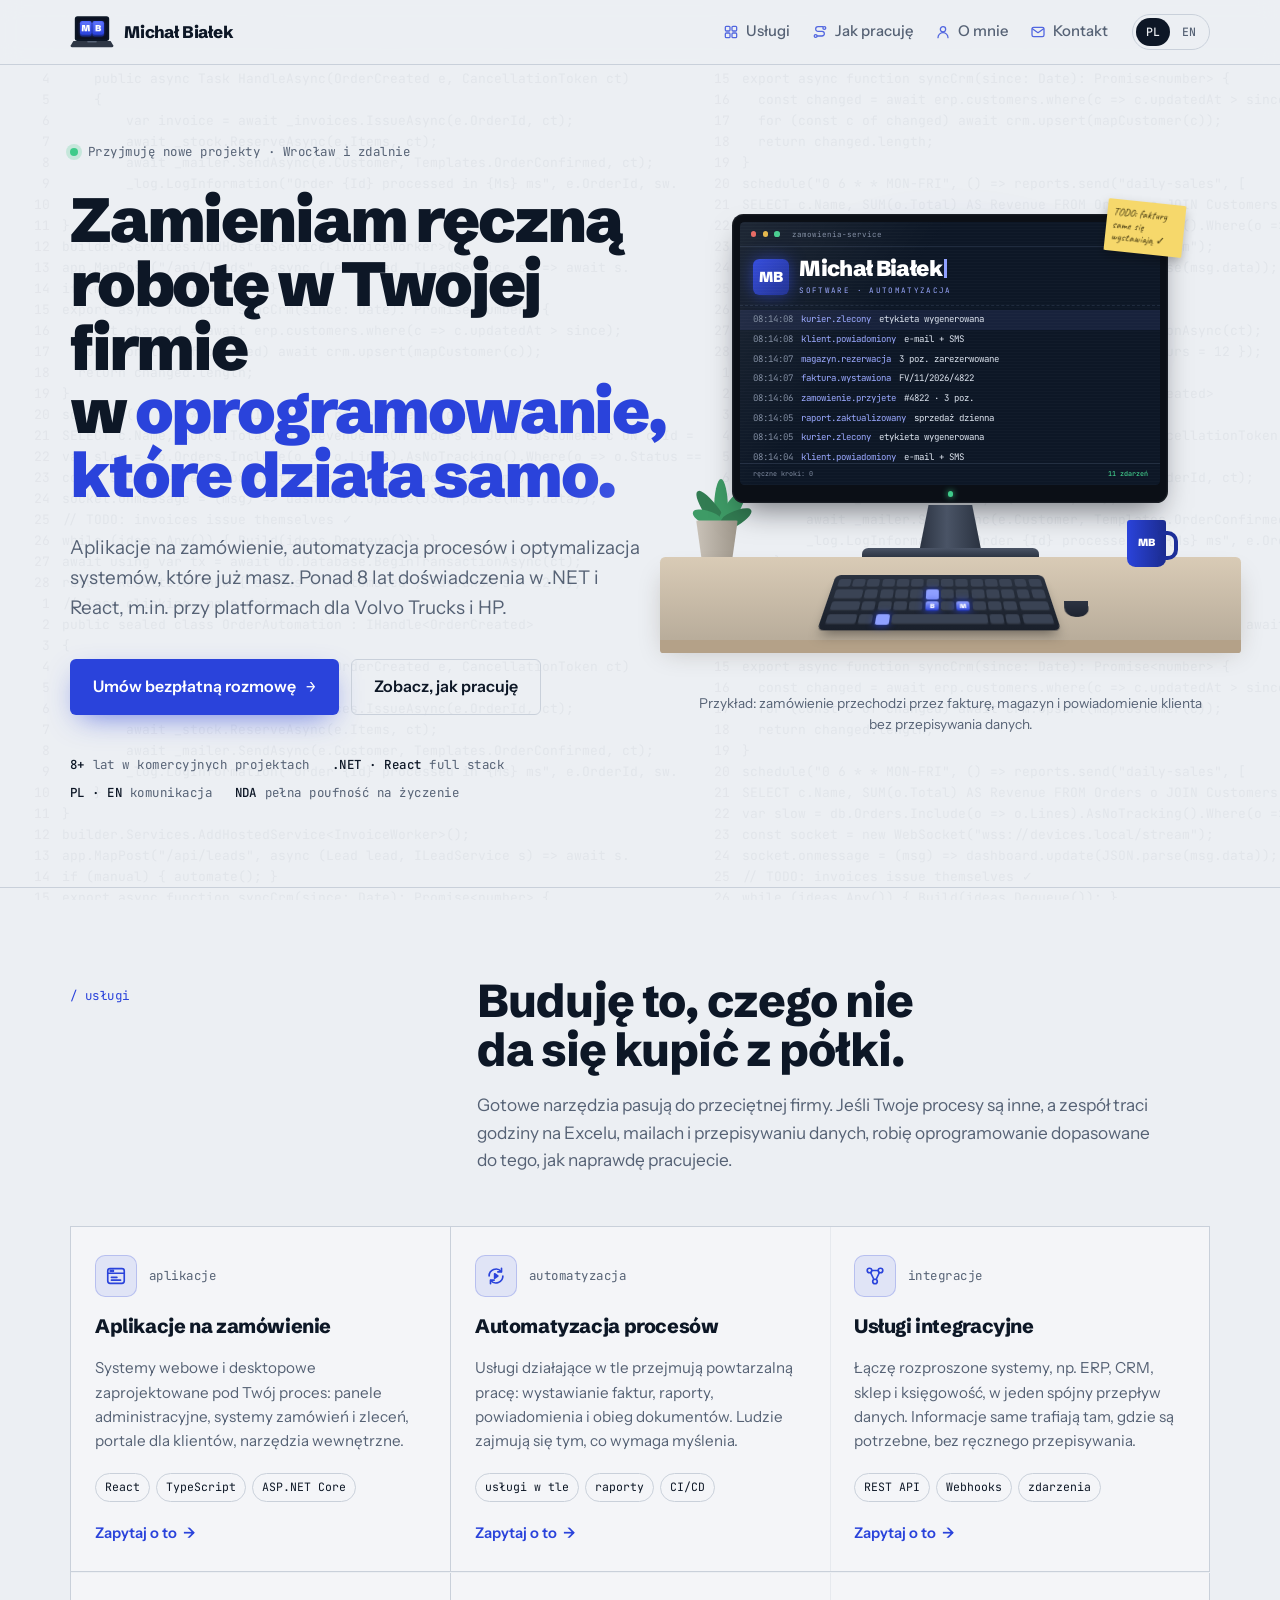
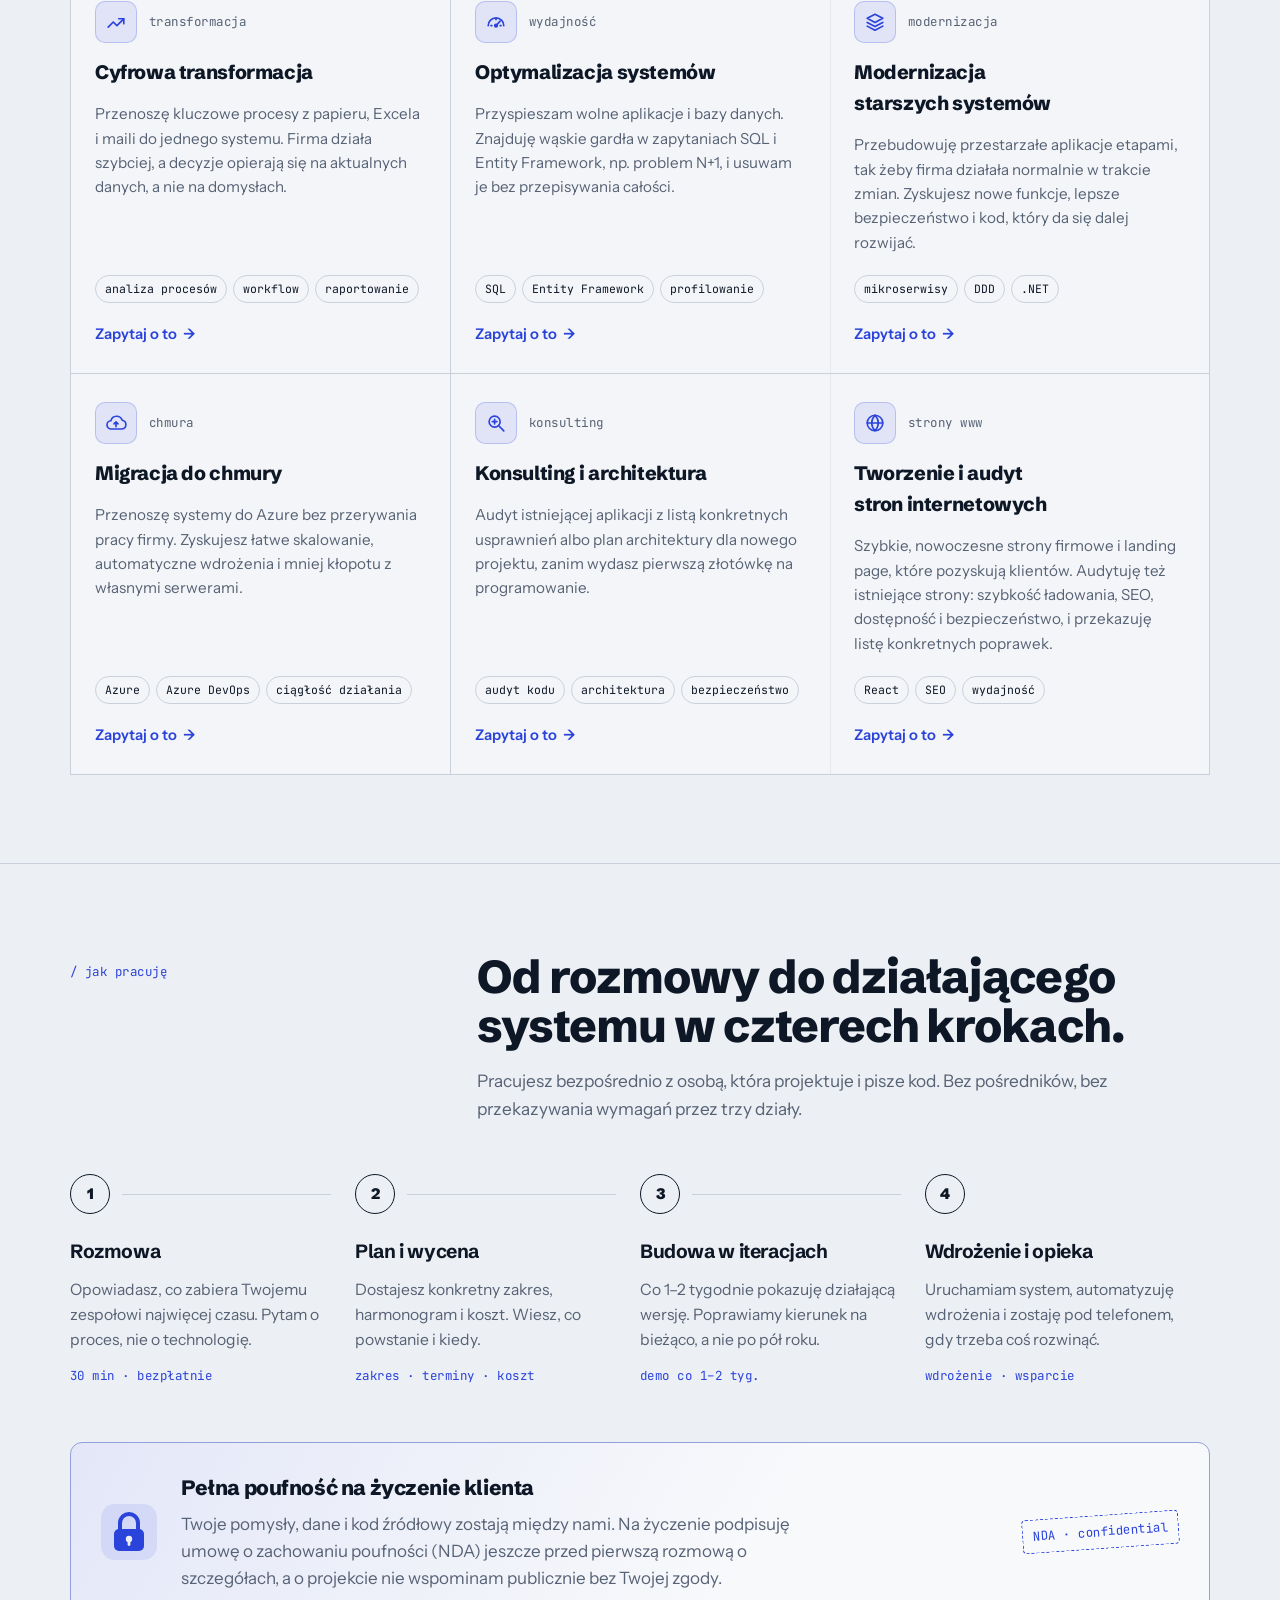
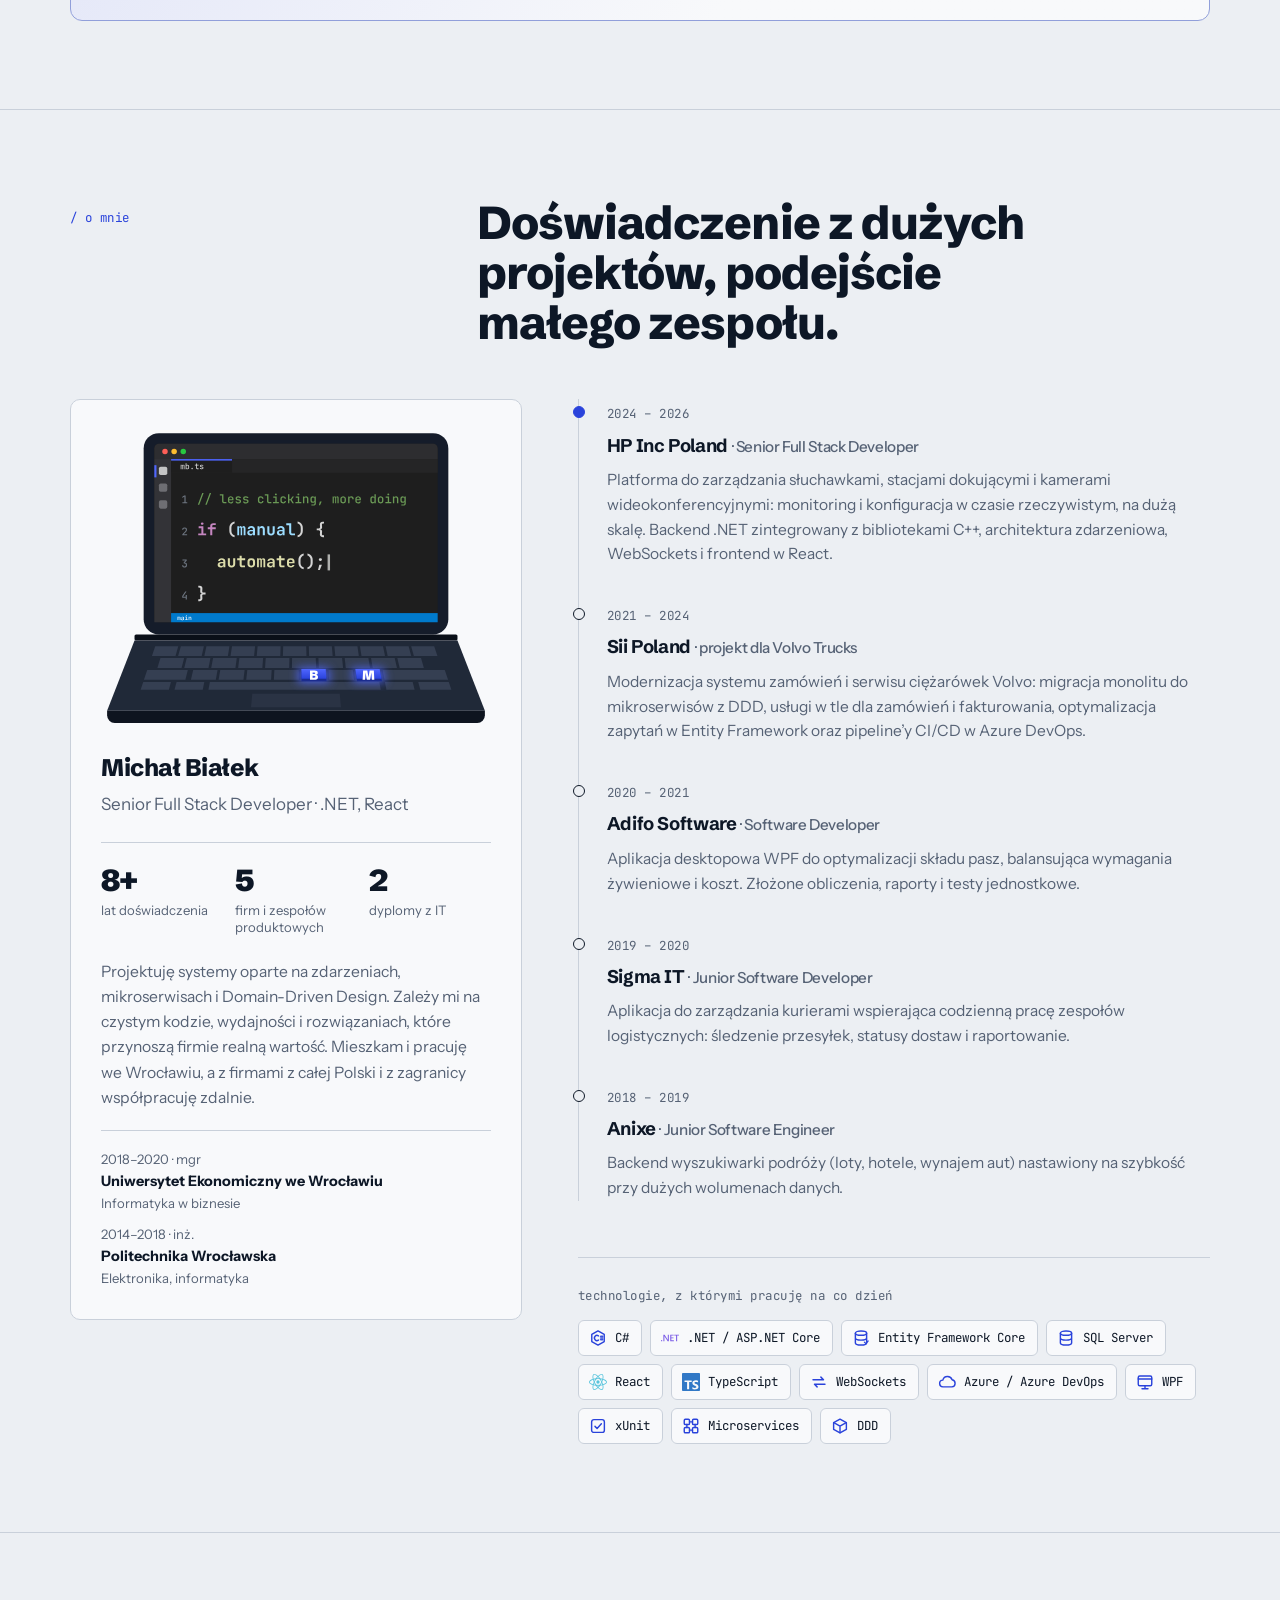
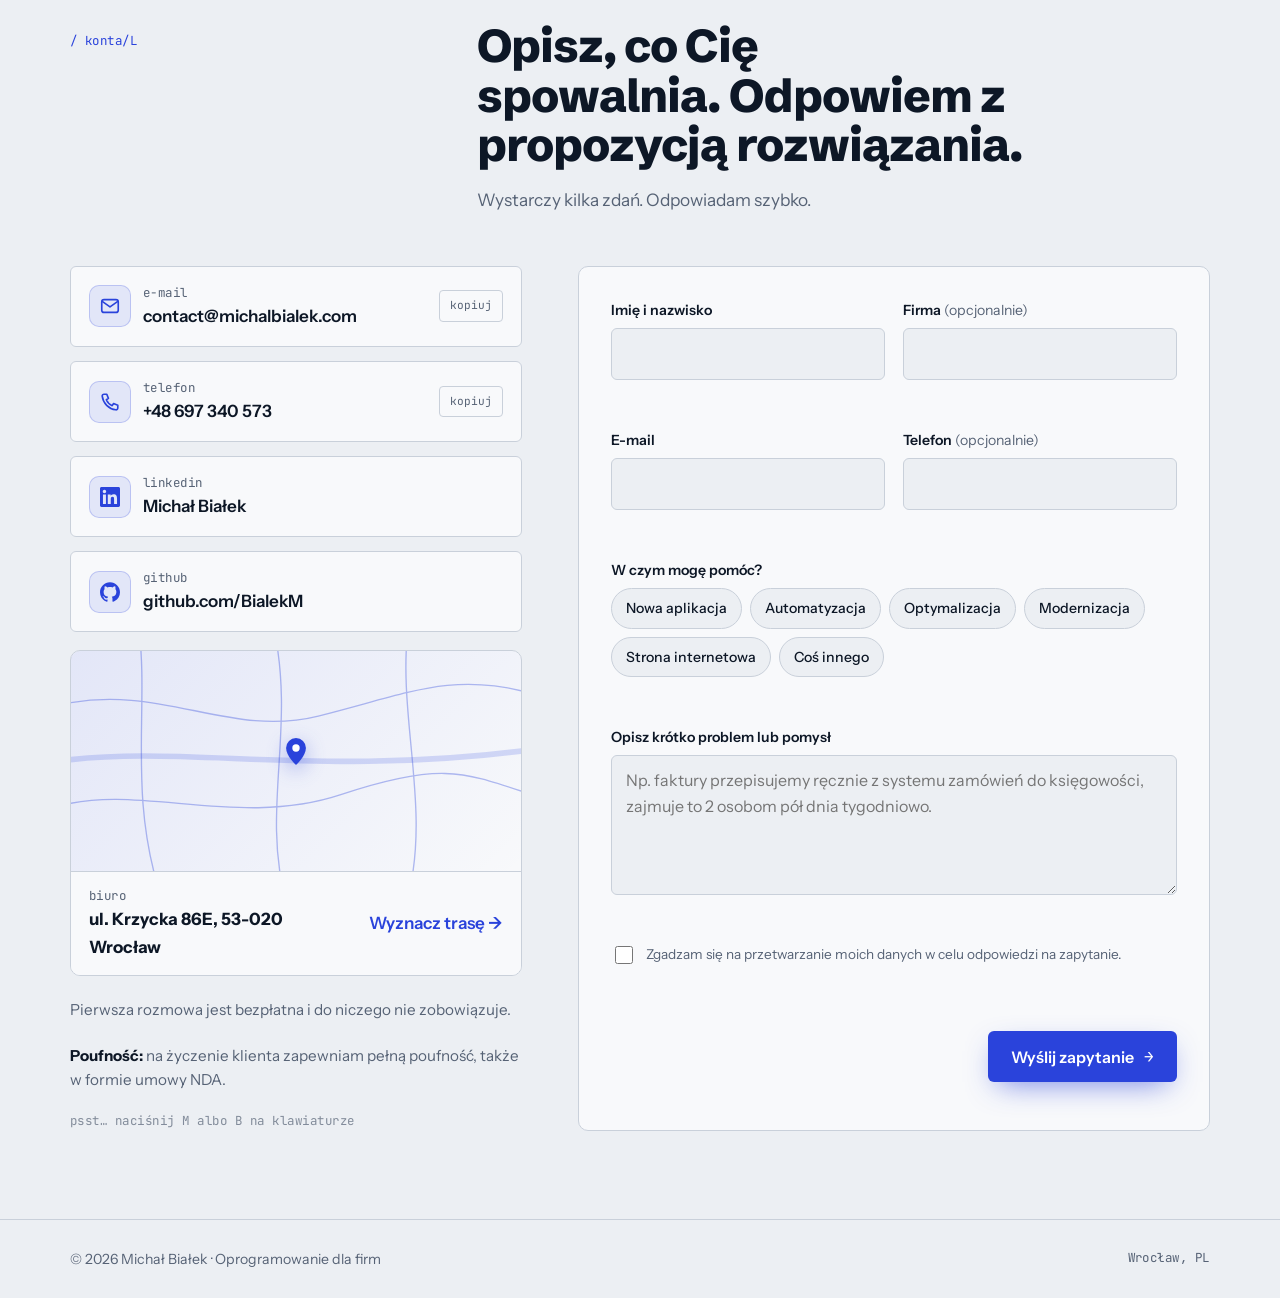
==== commit 6accf7bb: "Tło: przygaszony kod z numerami linii zamiast siatki kropek Co-Authored-By: Claude Opus 5.5 <noreply" ====
--- a/index.html
+++ b/index.html
@@ -991,67 +991,104 @@
   b.addEventListener("pointerleave",()=>{b.style.transform=""});
 });
 
-/* Interaktywne tło: siatka punktów (jak papier techniczny), po której jeżdżą "zlecenia"
-   skręcające pod kątem prostym. Kursor działa jak soczewka, kliknięcie wysyła falę i rozgałęzia zlecenia. */
+/* Tło: przygaszony kod (z numerami linii) jak w edytorze. Pod kursorem delikatnie wraca podświetlanie składni,
+   a co kilka sekund jedna linia "pisze się" na nowo. Bez kliknięć i fajerwerków, żeby nie przeszkadzało w czytaniu. */
 (function(){
   const cv=document.getElementById("bg"),ctx=cv.getContext("2d");
-  const S=26; let W,H,dpr,cols,rows,heat,agents=[],ripples=[],mouse={x:-9999,y:-9999},col={},last=0;
+  const CODE=`// less clicking, more doing
+public sealed class OrderAutomation : IHandle<OrderCreated>
+{
+    public async Task HandleAsync(OrderCreated e, CancellationToken ct)
+    {
+        var invoice = await _invoices.IssueAsync(e.OrderId, ct);
+        await _stock.ReserveAsync(e.Items, ct);
+        await _mailer.SendAsync(e.Customer, Templates.OrderConfirmed, ct);
+        _log.LogInformation("Order {Id} processed in {Ms} ms", e.OrderId, sw.ElapsedMilliseconds);
+    }
+}
+builder.Services.AddHostedService<InvoiceWorker>();
+app.MapPost("/api/leads", async (Lead lead, ILeadService s) => await s.CreateAsync(lead));
+if (manual) { automate(); }
+export async function syncCrm(since: Date): Promise<number> {
+  const changed = await erp.customers.where(c => c.updatedAt > since);
+  for (const c of changed) await crm.upsert(mapCustomer(c));
+  return changed.length;
+}
+schedule("0 6 * * MON-FRI", () => reports.send("daily-sales", ["board@company.com"]));
+SELECT c.Name, SUM(o.Total) AS Revenue FROM Orders o JOIN Customers c ON c.Id = o.CustomerId GROUP BY c.Name;
+var slow = db.Orders.Include(o => o.Lines).AsNoTracking().Where(o => o.Status == Status.Open);
+const socket = new WebSocket("wss://devices.local/stream");
+socket.onmessage = (msg) => dashboard.update(JSON.parse(msg.data));
+// TODO: invoices issue themselves ✓
+while (ideas.Any()) { Build(ideas.Dequeue()); }
+await using var tx = await db.Database.BeginTransactionAsync(ct);
+return Results.Ok(new { status = "automated", savedHours = 12 });`.split("\n");
+  const KW=new Set("public private sealed class async await var new return if for while const let export function await using of in from select where join on group by as interface type static void true false null".split(" ").concat("SELECT FROM JOIN ON GROUP BY AS SUM WHERE".split(" ")));
+  function tokens(line){const out=[];const re=/(\/\/.*$)|("(?:[^"\\]|\\.)*")|(\b\d+\b)|([A-Za-z_][\w]*)(?=\s*\()|([A-Z][\w]*)|([A-Za-z_][\w]*)|(\s+)|(.)/g;let m;
+    while((m=re.exec(line))){const [s]=m;let k="p";
+      if(m[1])k="cm";else if(m[2])k="str";else if(m[3])k="num";else if(m[4])k=KW.has(s)?"kw":"fn";else if(m[5])k=KW.has(s)?"kw":"type";else if(m[6])k=KW.has(s)?"kw":"var";else if(m[7])k="ws";
+      out.push([s,k])}return out}
+  const TOK=CODE.map(tokens);
+  const PAL={dark:{p:"#C9D1E0",kw:"#C586C0",fn:"#DCDCAA",type:"#4EC9B0",var:"#9CDCFE",str:"#CE9178",num:"#B5CEA8",cm:"#6A9955"},
+             light:{p:"#3B4252",kw:"#A626A4",fn:"#795E26",type:"#267F99",var:"#1F5FBF",str:"#A31515",num:"#098658",cm:"#5A8A4A"}};
+  const FS=13,LH=21,PADX=24,GUT=38;let W,H,dpr,base,bright,tmp,mode="dark",mouse={x:-9999,y:-9999},sm={x:-9999,y:-9999},typing=null,blocks=[];
   const css=n=>getComputedStyle(document.documentElement).getPropertyValue(n).trim();
-  function colors(){col.ink=css("--ink");col.acc=css("--accent");col.hi=css("--accent-hi")}
-  function size(){dpr=Math.min(2,devicePixelRatio||1);W=innerWidth;H=innerHeight;cv.width=W*dpr;cv.height=H*dpr;ctx.setTransform(dpr,0,0,dpr,0,0);
-    cols=Math.ceil(W/S)+1;rows=Math.ceil(H/S)+1;heat=new Float32Array(cols*rows)}
-  const DIRS=[[1,0],[0,1],[-1,0],[0,-1]];
-  function spawn(gx,gy,d){
-    if(gx===undefined){const e=Math.floor(Math.random()*4);
-      if(e===0){gx=0;gy=Math.floor(Math.random()*rows);d=0}else if(e===1){gx=Math.floor(Math.random()*cols);gy=0;d=1}
-      else if(e===2){gx=cols-1;gy=Math.floor(Math.random()*rows);d=2}else{gx=Math.floor(Math.random()*cols);gy=rows-1;d=3}}
-    agents.push({gx,gy,d,t:0,trail:[[gx,gy]],speed:.07+Math.random()*.05,life:220+Math.random()*260});
+  function isDark(){const c=css("--bg");const m=c.match(/[0-9a-f]{2}/gi);if(!m)return true;const [r,g,b]=m.slice(0,3).map(h=>parseInt(h,16));return (r*.3+g*.59+b*.11)<128}
+  function mk(){const c=document.createElement("canvas");c.width=W*dpr;c.height=H*dpr;const x=c.getContext("2d");x.setTransform(dpr,0,0,dpr,0,0);x.font=`${FS}px "JetBrains Mono", ui-monospace, monospace`;x.textBaseline="middle";return [c,x]}
+  function layout(){ // kolumny kodu z różnym przesunięciem wierszy
+    blocks=[];const colW=Math.max(520,Math.min(760,W/2));let bx=PADX,bi=0;
+    while(bx<W){blocks.push({x:bx+GUT,off:(bi*11)%CODE.length,w:colW});bx+=colW+40;bi++}
   }
-  function heatAt(gx,gy,v){if(gx>=0&&gy>=0&&gx<cols&&gy<rows){const i=gy*cols+gx;heat[i]=Math.min(1,heat[i]+v)}}
-  function step(){
-    if(agents.length<7&&Math.random()<.03) spawn();
-    for(let k=agents.length-1;k>=0;k--){const a=agents[k];a.t+=a.speed;a.life--;
-      if(a.t>=1){a.t=0;a.gx+=DIRS[a.d][0];a.gy+=DIRS[a.d][1];a.trail.push([a.gx,a.gy]);if(a.trail.length>16)a.trail.shift();heatAt(a.gx,a.gy,.9);
-        if(Math.random()<.22)a.d=(a.d+(Math.random()<.5?1:3))%4;
-        if(a.gx<-1||a.gy<-1||a.gx>cols||a.gy>rows||a.life<0){agents.splice(k,1)}}}
-    for(let i=0;i<heat.length;i++)heat[i]*=.955;
-    for(let k=ripples.length-1;k>=0;k--){const r=ripples[k];r.r+=7;if(r.r>r.max)ripples.splice(k,1)}
+  function render(){
+    mode=isDark()?"dark":"light";const P=PAL[mode];
+    let bx,b;[base,bx]=mk();[bright,b]=mk();[tmp]=mk();
+    const rows=Math.ceil(H/LH)+1;
+    for(const blk of blocks)for(let r=0;r<rows;r++){const li=(r+blk.off)%CODE.length,y=r*LH+LH/2+6;let x=blk.x;
+      bx.fillStyle=P.p;bx.globalAlpha=mode==="dark"?.035:.05;bx.textAlign="right";bx.fillText(String(li+1),blk.x-12,y);bx.textAlign="left";
+      for(const [s,k] of TOK[li]){const w=bx.measureText(s).width;if(x-blk.x+w>blk.w)break;
+        if(k!=="ws"){bx.fillStyle=P.p;bx.globalAlpha=mode==="dark"?.06:.055;bx.fillText(s,x,y);b.fillStyle=P[k]||P.p;b.globalAlpha=1;b.fillText(s,x,y)}x+=w}}
   }
-  function draw(){
-    ctx.clearRect(0,0,W,H);
-    const R=170;
-    for(let gy=0;gy<rows;gy++)for(let gx=0;gx<cols;gx++){
-      let x=gx*S,y=gy*S;const dx=x-mouse.x,dy=y-mouse.y,d=Math.hypot(dx,dy);let lens=0;
-      if(d<R){lens=Math.pow(1-d/R,2);const push=lens*16/(d||1);x+=dx*push;y+=dy*push}
-      let rip=0;for(const r of ripples){const dd=Math.abs(Math.hypot(gx*S-r.x,gy*S-r.y)-r.r);if(dd<22)rip=Math.max(rip,(1-dd/22)*(1-r.r/r.max))}
-      const h=Math.max(heat[gy*cols+gx],rip);const e=Math.max(lens,h);
-      const s=1.3+e*2.6;
-      ctx.globalAlpha=.16+e*.8;ctx.fillStyle=e>.08?col.acc:col.ink;
-      ctx.fillRect(x-s/2,y-s/2,s,s);
+  function size(){dpr=Math.min(2,devicePixelRatio||1);W=innerWidth;H=innerHeight;cv.width=W*dpr;cv.height=H*dpr;ctx.setTransform(1,0,0,1,0,0);layout();render()}
+  function reveal(){ // jasna warstwa tylko w okręgu pod kursorem
+    const t=tmp.getContext("2d");t.setTransform(1,0,0,1,0,0);t.globalCompositeOperation="source-over";t.clearRect(0,0,tmp.width,tmp.height);
+    t.drawImage(bright,0,0);t.globalCompositeOperation="destination-in";
+    const g=t.createRadialGradient(sm.x*dpr,sm.y*dpr,0,sm.x*dpr,sm.y*dpr,170*dpr);g.addColorStop(0,"rgba(0,0,0,.6)");g.addColorStop(.6,"rgba(0,0,0,.25)");g.addColorStop(1,"rgba(0,0,0,0)");
+    t.fillStyle=g;t.fillRect(0,0,tmp.width,tmp.height);t.globalCompositeOperation="source-over";
+  }
+  function frame(now){
+    sm.x+= (mouse.x-sm.x)*.18; sm.y+=(mouse.y-sm.y)*.18; if(mouse.x<-999){sm.x=sm.y=-9999}
+    ctx.setTransform(1,0,0,1,0,0);ctx.clearRect(0,0,cv.width,cv.height);ctx.drawImage(base,0,0);
+    // latarka
+    if(sm.x>-999){reveal();ctx.globalAlpha=mode==="dark"?.55:.5;ctx.drawImage(tmp,0,0);ctx.globalAlpha=1}
+    ctx.globalAlpha=1;
+    // linia, która pisze się na nowo
+    if(!typing||typing.done&&now-typing.end>2600){
+      const blk=blocks[Math.floor(Math.random()*blocks.length)],r=Math.floor(Math.random()*(H/LH-2))+1;
+      typing={blk,r,li:(r+blk.off)%CODE.length,n:0,start:now,done:false};
     }
-    ctx.lineCap="square";
-    for(const a of agents){const tr=a.trail,hx=(a.gx+DIRS[a.d][0]*a.t)*S,hy=(a.gy+DIRS[a.d][1]*a.t)*S;
-      for(let i=1;i<tr.length;i++){ctx.globalAlpha=(i/tr.length)*.55;ctx.strokeStyle=col.acc;ctx.lineWidth=1.6;
-        ctx.beginPath();ctx.moveTo(tr[i-1][0]*S,tr[i-1][1]*S);ctx.lineTo(tr[i][0]*S,tr[i][1]*S);ctx.stroke()}
-      const lx=tr[tr.length-1][0]*S,ly=tr[tr.length-1][1]*S;ctx.globalAlpha=.6;ctx.beginPath();ctx.moveTo(lx,ly);ctx.lineTo(hx,hy);ctx.stroke();
-      ctx.globalAlpha=1;ctx.fillStyle=col.hi;ctx.shadowColor=col.acc;ctx.shadowBlur=14;ctx.fillRect(hx-3,hy-3,6,6);ctx.shadowBlur=0}
-    for(const r of ripples){ctx.globalAlpha=.35*(1-r.r/r.max);ctx.strokeStyle=col.acc;ctx.lineWidth=1.5;ctx.beginPath();ctx.arc(r.x,r.y,r.r,0,7);ctx.stroke()}
-    ctx.globalAlpha=1;
+    if(typing){const P=PAL[mode],y=typing.r*LH+LH/2+6,full=CODE[typing.li];
+      if(!typing.done){typing.n=Math.min(full.length,Math.floor((now-typing.start)/55));if(typing.n>=full.length){typing.done=true;typing.end=now}}
+      ctx.setTransform(dpr,0,0,dpr,0,0);ctx.font=`${FS}px "JetBrains Mono", ui-monospace, monospace`;ctx.textBaseline="middle";
+      const fade=typing.done?Math.max(0,1-(now-typing.end)/900):1;
+      ctx.fillStyle=css("--bg");ctx.globalAlpha=.9*fade;const tw=ctx.measureText(full).width;ctx.fillRect(typing.blk.x-4,y-LH/2,Math.min(tw,typing.blk.w)+12,LH);
+      let x=typing.blk.x,c=0;ctx.globalAlpha=(mode==="dark"?.32:.38)*fade;
+      for(const [s,k] of TOK[typing.li]){if(c>=typing.n)break;const part=s.slice(0,typing.n-c);c+=s.length;if(x-typing.blk.x>typing.blk.w)break;
+        if(k!=="ws"){ctx.fillStyle=P[k]||P.p;ctx.fillText(part,x,y)}x+=ctx.measureText(part).width}
+      if(!typing.done||Math.floor(now/500)%2===0){ctx.globalAlpha=.55*fade;ctx.fillStyle=css("--accent");ctx.fillRect(x+1,y-8,2,16)}
+      ctx.globalAlpha=1;ctx.setTransform(1,0,0,1,0,0)}
+    if(!REDUCED&&!document.hidden) requestAnimationFrame(frame);
   }
-  function frame(t){ if(t-last>=15){step();last=t} draw(); if(!REDUCED&&!document.hidden) requestAnimationFrame(frame) }
-  colors();size();
-  if(!REDUCED){for(let i=0;i<4;i++)spawn()}
-  addEventListener("resize",()=>{size();if(REDUCED)draw()});
-  addEventListener("pointermove",e=>{mouse.x=e.clientX;mouse.y=e.clientY},{passive:true});
+  function still(){ctx.setTransform(1,0,0,1,0,0);ctx.clearRect(0,0,cv.width,cv.height);ctx.drawImage(base,0,0)}
+  size();
+  addEventListener("resize",()=>{size();if(REDUCED)still()});
+  addEventListener("pointermove",e=>{mouse.x=e.clientX;mouse.y=e.clientY;if(sm.x<-999){sm.x=e.clientX;sm.y=e.clientY}},{passive:true});
   document.addEventListener("pointerleave",()=>{mouse.x=mouse.y=-9999});
-  addEventListener("pointerdown",e=>{ if(REDUCED||e.target.closest("input,textarea,select,label"))return;
-    ripples.push({x:e.clientX,y:e.clientY,r:0,max:Math.max(W,H)*.6});
-    const gx=Math.round(e.clientX/S),gy=Math.round(e.clientY/S); for(let d=0;d<4;d++) if(agents.length<14) spawn(gx,gy,d);
-  });
   document.addEventListener("visibilitychange",()=>{if(!document.hidden&&!REDUCED)requestAnimationFrame(frame)});
-  matchMedia("(prefers-color-scheme: dark)").addEventListener("change",()=>{colors();if(REDUCED)draw()});
-  new MutationObserver(()=>{colors();if(REDUCED)draw()}).observe(document.documentElement,{attributes:true,attributeFilter:["data-theme"]});
-  if(REDUCED) draw(); else requestAnimationFrame(frame);
+  const re=()=>{render();if(REDUCED)still()};
+  matchMedia("(prefers-color-scheme: dark)").addEventListener("change",re);
+  new MutationObserver(re).observe(document.documentElement,{attributes:true,attributeFilter:["data-theme"]});
+  if(document.fonts&&document.fonts.load) document.fonts.load(`${FS}px "JetBrains Mono"`).then(re).catch(()=>{});
+  if(REDUCED) still(); else requestAnimationFrame(frame);
 })();
 
 /* ===== Fajerwerki ===== */
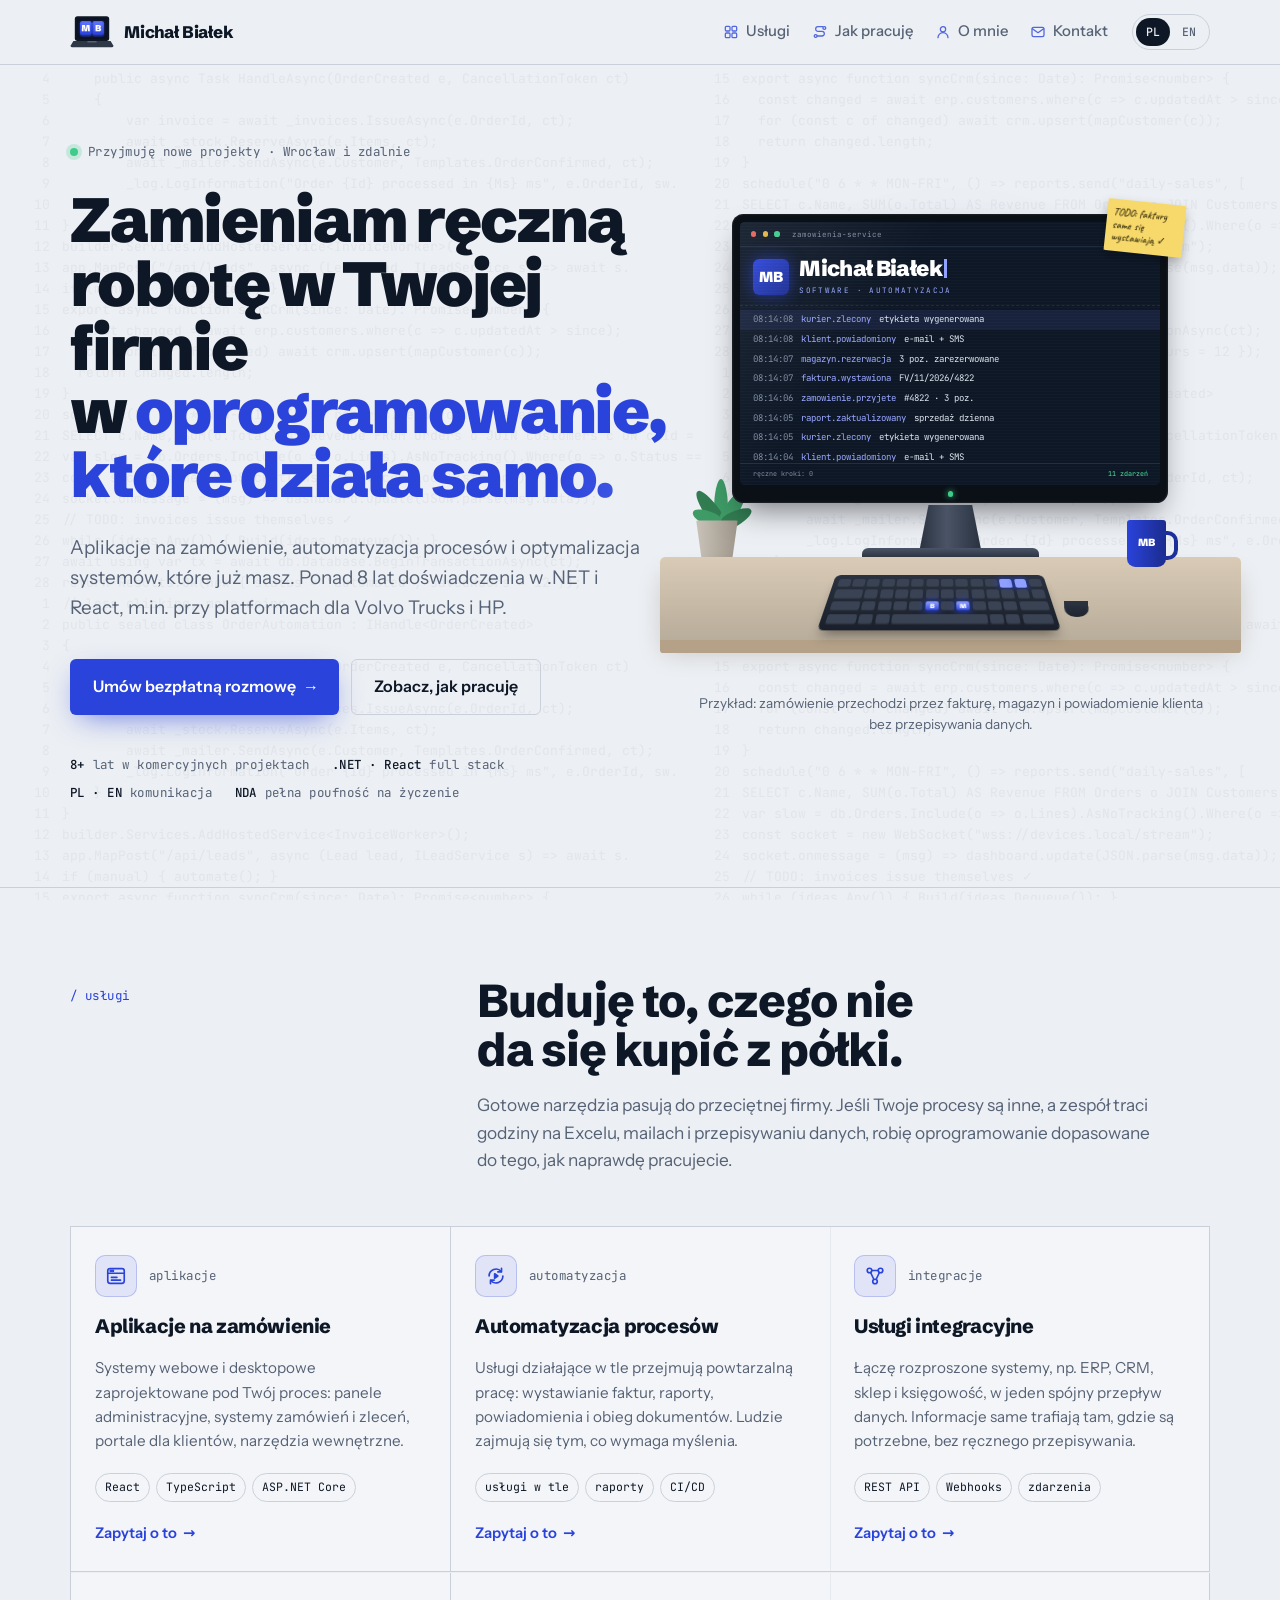
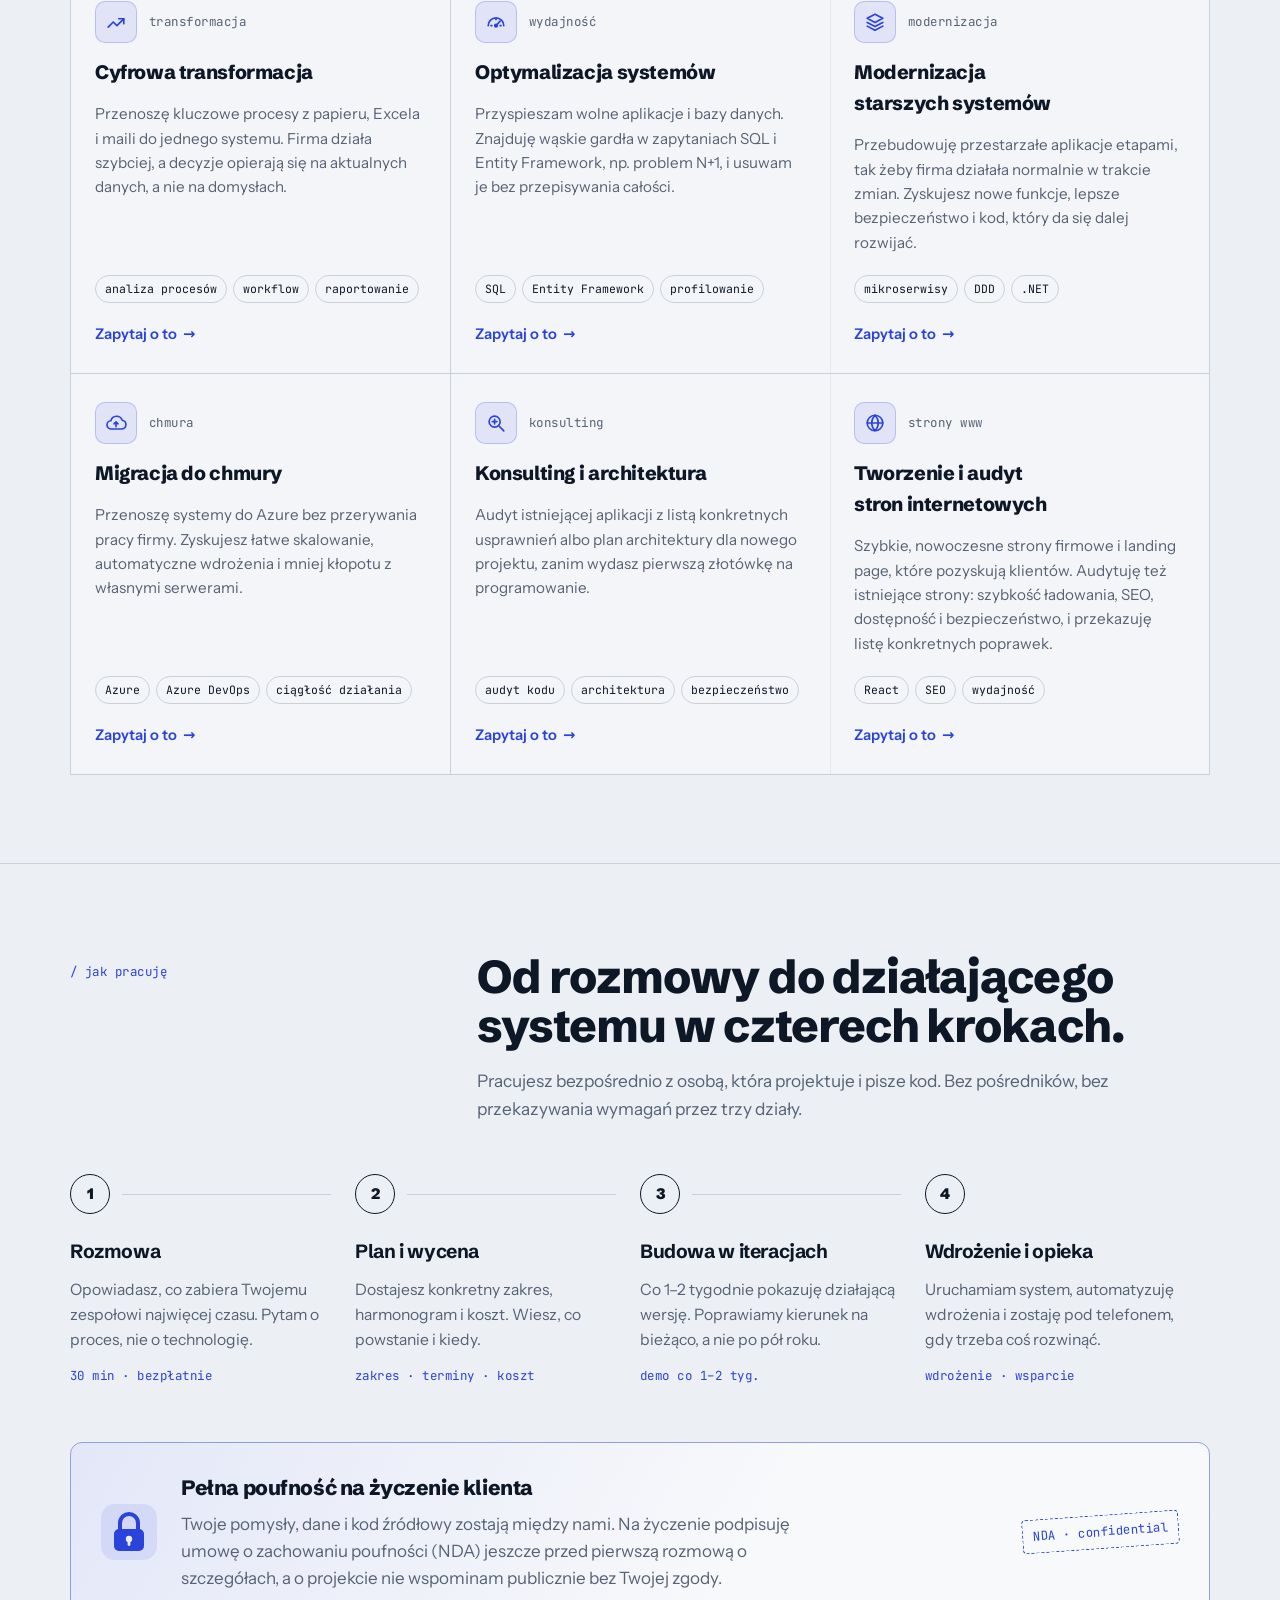
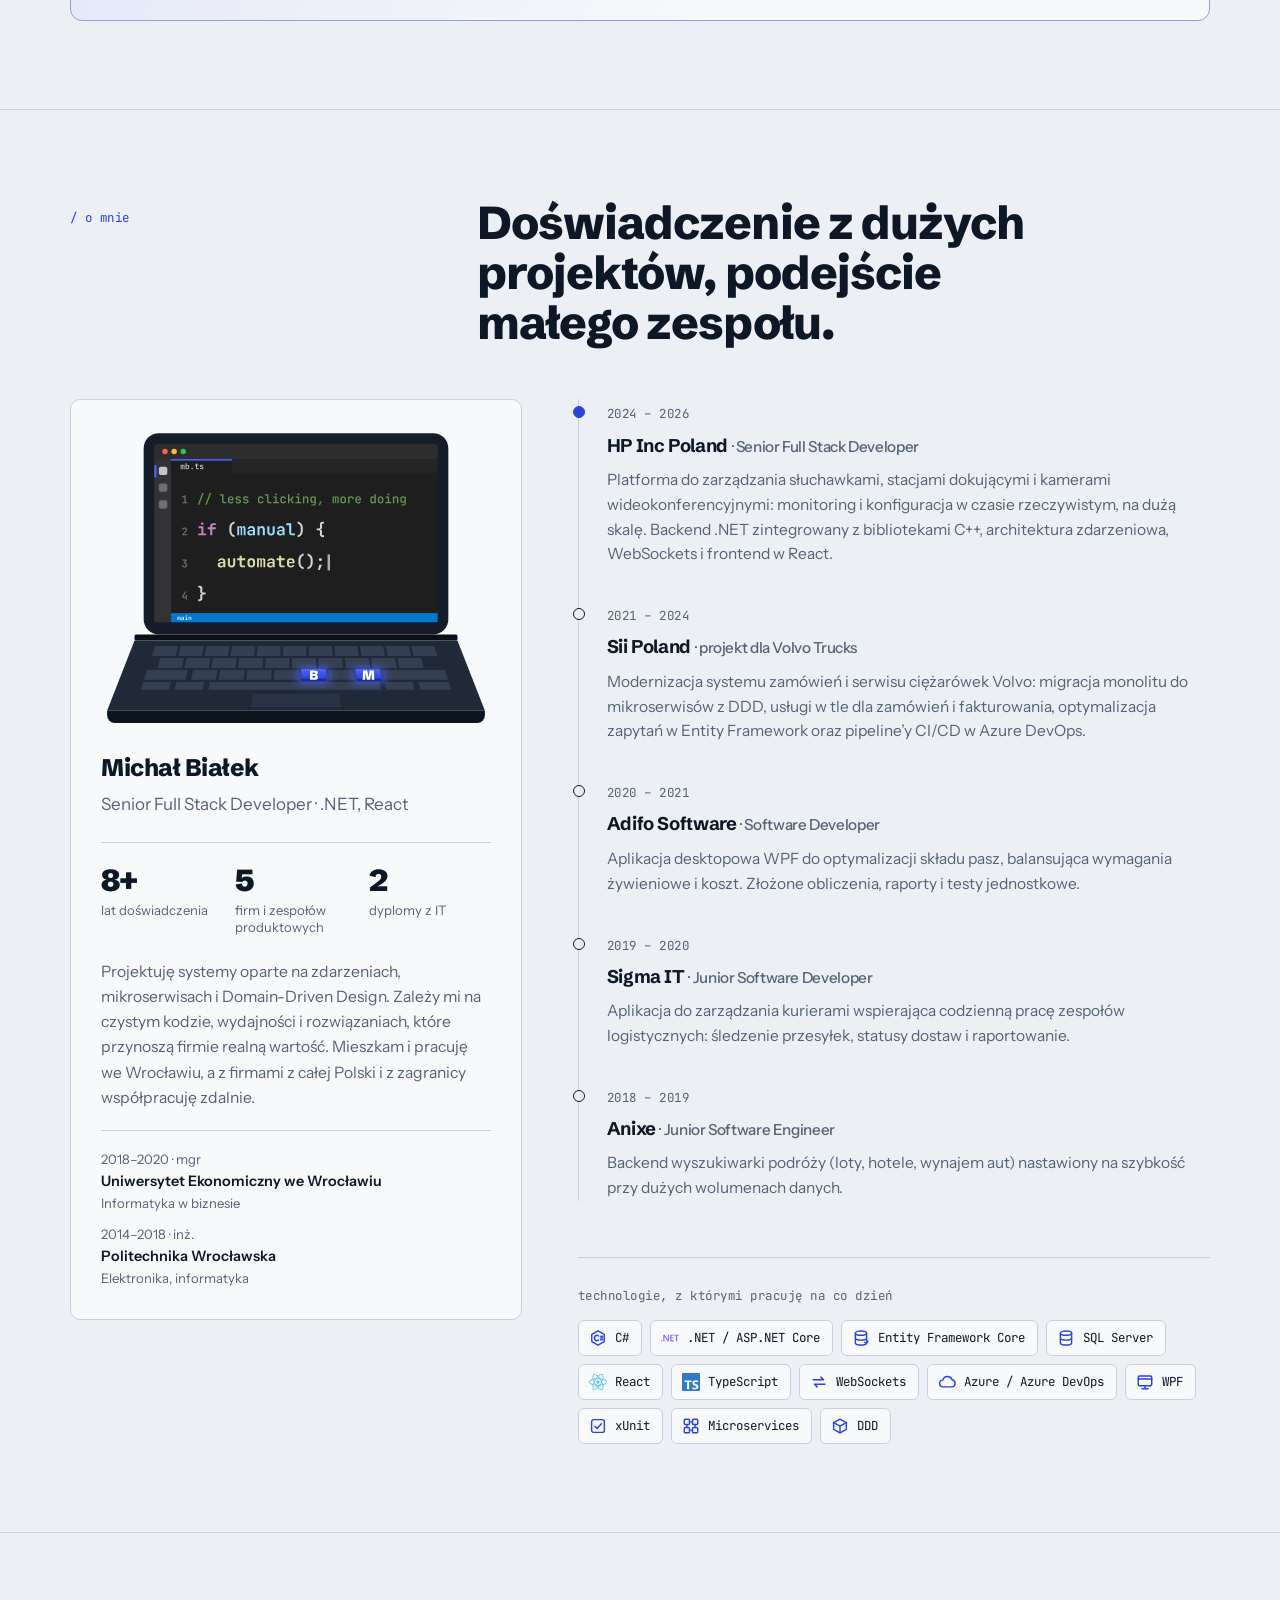
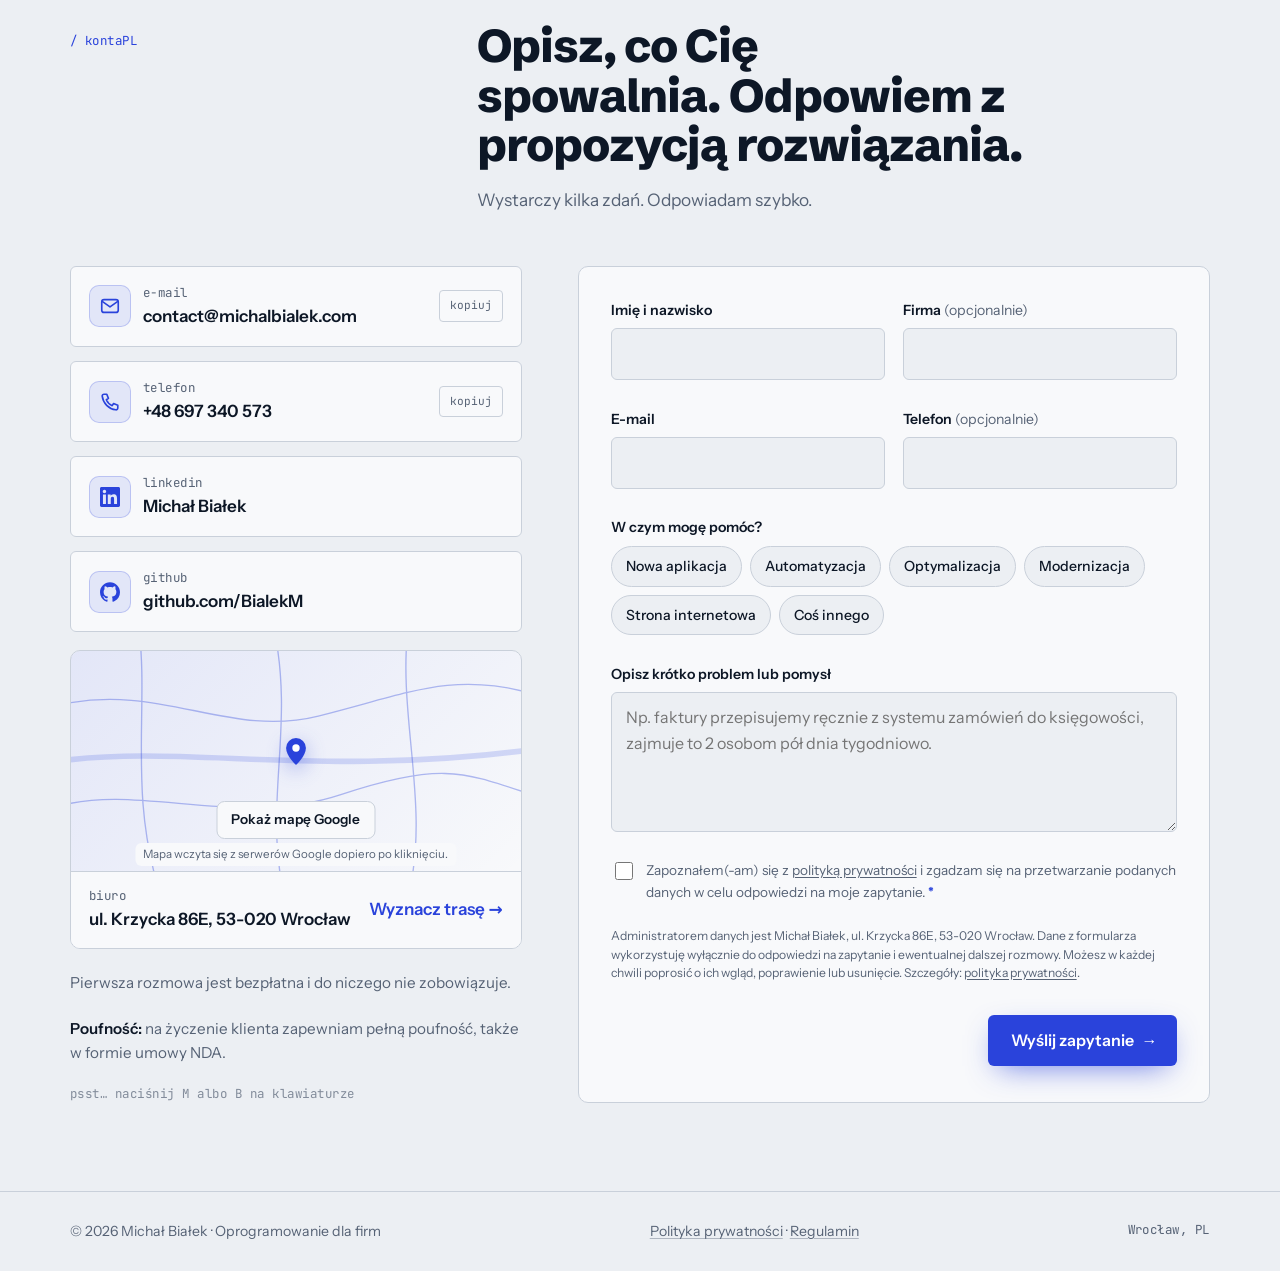
==== commit 97d3ac77: "Polityka prywatności i regulamin PL/EN, klauzula RODO przy formularzu, czcionki z własnego serwera, " ====
--- a/index.html
+++ b/index.html
@@ -203,9 +203,7 @@
 <style>[hidden]{display:none!important}body{margin:0}:root{padding-top:env(safe-area-inset-top,0px);padding-bottom:env(safe-area-inset-bottom,0px)}</style>
 </head>
 <body data-standalone="1">
-<link rel="preconnect" href="https://fonts.googleapis.com">
-<link rel="preconnect" href="https://fonts.gstatic.com" crossorigin>
-<link rel="stylesheet" href="https://fonts.googleapis.com/css2?family=Schibsted+Grotesk:wght@500;700;800;900&family=Instrument+Sans:wght@400;500;600&family=JetBrains+Mono:wght@400;500&family=Caveat:wght@600&display=swap">
+<link rel="stylesheet" href="/assets/fonts/fonts.css">
 <style>
 /* Layout: lewa krawędź jak szyna zdarzeń; sekcje "podpięte" do niej mono-etykietami. Treść wyrównana do lewej, siatka 12 kolumn. */
 :root{
@@ -509,6 +507,16 @@
 .chips input:checked + label{background:var(--ink);color:var(--bg);border-color:var(--ink)}
 .chips input:focus-visible + label{outline:2px solid var(--accent);outline-offset:2px}
 .consent{display:flex;flex-direction:row;gap:10px;align-items:flex-start;font-size:.85rem;color:var(--muted);font-weight:400}
+.consent a,.gdpr a,.flinks a{color:inherit;text-decoration:underline;text-underline-offset:2px}
+.consent .req{color:var(--accent)}
+.gdpr{grid-column:1/-1;margin:-4px 0 0;font-size:.76rem;line-height:1.5;color:var(--muted)}
+.flinks a{text-decoration-color:color-mix(in srgb,currentColor 40%,transparent)}
+.flinks a:hover{color:var(--ink)}
+.map-load{position:absolute;left:50%;top:150px;transform:translateX(-50%);z-index:3;display:flex;flex-direction:column;align-items:center;gap:4px;text-align:center;width:max-content;max-width:90%}
+.map-load button{font:inherit;font-weight:600;font-size:.85rem;padding:7px 14px;border-radius:8px;border:1px solid var(--line);background:var(--surface);color:var(--ink);cursor:pointer}
+.map-load button:hover{border-color:var(--accent);color:var(--accent)}
+.map-load small{font-size:.72rem;color:var(--muted);background:var(--surface);padding:2px 8px;border-radius:6px}
+.map:has(iframe) .map-load{display:none}
 .consent input{width:18px;height:18px;flex:none;margin-top:2px;accent-color:var(--accent)}
 .form-foot{grid-column:1/-1;display:flex;flex-wrap:wrap;align-items:center;gap:16px;justify-content:space-between}
 .status{font-size:.92rem;color:var(--muted);flex:1 1 240px}
@@ -765,6 +773,7 @@
           <div class="row"><span class="ico" aria-hidden="true"><svg viewBox="0 0 24 24" width="20" height="20" aria-hidden="true" style="fill:currentColor"><path d="M20.447 20.452h-3.554v-5.569c0-1.328-.027-3.037-1.852-3.037-1.853 0-2.136 1.445-2.136 2.939v5.667H9.351V9h3.414v1.561h.046c.477-.9 1.637-1.85 3.37-1.85 3.601 0 4.267 2.37 4.267 5.455v6.286zM5.337 7.433c-1.144 0-2.063-.926-2.063-2.065 0-1.138.92-2.063 2.063-2.063 1.14 0 2.064.925 2.064 2.063 0 1.139-.925 2.065-2.064 2.065zm1.782 13.019H3.555V9h3.564v11.452zM22.225 0H1.771C.792 0 0 .774 0 1.729v20.542C0 23.227.792 24 1.771 24h20.451C23.2 24 24 23.227 24 22.271V1.729C24 .774 23.2 0 22.222 0h.003z"/></svg></span><div class="rtxt"><span class="mono">linkedin</span><a id="c-linkedin" href="#" target="_blank" rel="noopener">Michał Białek</a></div></div>
           <div class="row"><span class="ico" aria-hidden="true"><svg viewBox="0 0 24 24" width="20" height="20" aria-hidden="true" style="fill:currentColor"><path d="M12 .297c-6.63 0-12 5.373-12 12 0 5.303 3.438 9.8 8.205 11.385.6.113.82-.258.82-.577 0-.285-.01-1.04-.015-2.04-3.338.724-4.042-1.61-4.042-1.61C4.422 18.07 3.633 17.7 3.633 17.7c-1.087-.744.084-.729.084-.729 1.205.084 1.838 1.236 1.838 1.236 1.07 1.835 2.809 1.305 3.495.998.108-.776.417-1.305.76-1.605-2.665-.3-5.466-1.332-5.466-5.93 0-1.31.465-2.38 1.235-3.22-.135-.303-.54-1.523.105-3.176 0 0 1.005-.322 3.3 1.23.96-.267 1.98-.399 3-.405 1.02.006 2.04.138 3 .405 2.28-1.552 3.285-1.23 3.285-1.23.645 1.653.24 2.873.12 3.176.765.84 1.23 1.91 1.23 3.22 0 4.61-2.805 5.625-5.475 5.92.42.36.81 1.096.81 2.22 0 1.606-.015 2.896-.015 3.286 0 .315.21.69.825.57C20.565 22.092 24 17.592 24 12.297c0-6.627-5.373-12-12-12"/></svg></span><div class="rtxt"><span class="mono">github</span><a id="c-github" href="#" target="_blank" rel="noopener">GitHub</a></div></div>
           <div class="map" id="map">
+            <div class="map-load" id="map-load" hidden><button type="button" id="map-btn" data-i18n="c.mapload">Pokaż mapę Google</button><small data-i18n="c.mapnote">Mapa wczyta się z serwerów Google dopiero po kliknięciu.</small></div>
             <div class="map-fallback" aria-hidden="true">
               <svg viewBox="0 0 400 220" preserveAspectRatio="xMidYMid slice"><g fill="none" stroke="currentColor" stroke-width="1.2" opacity=".35"><path d="M-10 60 C80 40 140 90 220 70 S340 30 410 50"/><path d="M-10 150 C60 130 150 170 240 140 S350 120 410 140"/><path d="M60 -10 C70 60 50 140 80 230"/><path d="M180 -10 C200 80 170 150 190 230"/><path d="M300 -10 C290 70 320 150 300 230"/></g><g fill="none" stroke="currentColor" stroke-width="5" opacity=".18"><path d="M-10 110 C100 95 220 125 410 100"/></g></svg>
               <span class="pin"><svg viewBox="0 0 24 24" width="34" height="34"><path d="M12 22s7-6.3 7-12a7 7 0 1 0-14 0c0 5.7 7 12 7 12z" fill="currentColor"/><circle cx="12" cy="10" r="2.6" fill="#fff"/></svg></span>
@@ -795,7 +804,8 @@
           </div>
           <div class="f full"><label for="f-msg" data-i18n="f.msg">Opisz krótko problem lub pomysł</label><textarea id="f-msg" name="message" required data-i18n-ph="f.msgph" placeholder="Np. faktury przepisujemy ręcznie z systemu zamówień do księgowości, zajmuje to 2 osobom pół dnia tygodniowo."></textarea></div>
           <input class="hp" id="f-hp" name="website" tabindex="-1" autocomplete="off" aria-hidden="true">
-          <label class="consent f full" for="f-consent"><input type="checkbox" id="f-consent" name="consent" required><span data-i18n="f.consent">Zgadzam się na przetwarzanie moich danych w celu odpowiedzi na zapytanie.</span></label>
+          <label class="consent f full" for="f-consent"><input type="checkbox" id="f-consent" name="consent" required><span data-i18n-html="f.consent">Zapoznałem(-am) się z <a href="/polityka-prywatnosci/">polityką prywatności</a> i zgadzam się na przetwarzanie podanych danych w celu odpowiedzi na moje zapytanie. <b class="req">*</b></span></label>
+          <p class="gdpr full" data-i18n-html="f.gdpr">Administratorem danych jest Michał Białek, ul. Krzycka 86E, 53-020 Wrocław. Dane z formularza wykorzystuję wyłącznie do odpowiedzi na zapytanie i ewentualnej dalszej rozmowy. Możesz w każdej chwili poprosić o ich wgląd, poprawienie lub usunięcie. Szczegóły: <a href="/polityka-prywatnosci/">polityka prywatności</a>.</p>
           <div class="form-foot">
             <p class="status" id="f-status" role="status" aria-live="polite"></p>
             <button class="btn btn-primary" type="submit"><span data-i18n="f.send">Wyślij zapytanie</span><span class="arr">→</span></button>
@@ -809,6 +819,7 @@
 <footer>
   <div class="wrap">
     <span>© <span id="yr">2026</span> Michał Białek · <span data-i18n="foot.l">Oprogramowanie dla firm</span></span>
+    <span class="flinks" data-i18n-html="foot.links"><a href="/polityka-prywatnosci/">Polityka prywatności</a> · <a href="/regulamin/">Regulamin</a></span>
     <span class="mono">Wrocław, PL</span>
   </div>
 </footer>
@@ -841,9 +852,12 @@
   const q=encodeURIComponent(CONTACT.mapQuery||CONTACT.address);
   document.getElementById("c-address").textContent=CONTACT.address;
   document.getElementById("c-maplink").href="https://www.google.com/maps/dir/?api=1&destination="+q;
-  if(document.body.dataset.standalone){ /* na prawdziwej stronie: mapa Google */
+  if(document.body.dataset.standalone){ /* na prawdziwej stronie: mapa Google dopiero po kliknięciu (RODO) */
+    document.getElementById("map-load").hidden=false;
+    document.getElementById("map-btn").addEventListener("click",()=>{
     const f=document.createElement("iframe"); f.src="https://www.google.com/maps?q="+q+"&output=embed"; f.loading="lazy";
     f.referrerPolicy="no-referrer-when-downgrade"; f.title="Mapa: "+CONTACT.address; document.getElementById("map").prepend(f);
+    });
   }
 })();
 
@@ -895,7 +909,10 @@
   "f.t1":"New application","f.t2":"Automation","f.t3":"Optimisation","f.t4":"Modernisation","f.t5":"Something else",
   "f.msg":"Briefly describe the problem or idea",
   "f.msgph":"E.g. we retype invoices by hand from the order system into accounting; it takes two people half a day every week.",
-  "f.consent":"I agree to the processing of my data in order to reply to this enquiry.",
+  "f.consent":"I have read the <a href=\"/en/privacy-policy/\">privacy policy</a> and agree to the processing of the data I provide in order to reply to my enquiry. <b class=\"req\">*</b>",
+  "f.gdpr":"The data controller is Michał Białek, ul. Krzycka 86E, 53-020 Wrocław, Poland. I use the data from this form only to reply to your enquiry and any follow-up conversation. You can ask to access, correct or delete it at any time. Details: <a href=\"/en/privacy-policy/\">privacy policy</a>.",
+  "foot.links":"<a href=\"/en/privacy-policy/\">Privacy policy</a> · <a href=\"/en/terms/\">Terms</a>",
+  "c.mapload":"Show Google map","c.mapnote":"The map loads from Google only after you click.",
   "f.send":"Send enquiry","foot.l":"Software for businesses",
   "copied":"copied","err.req":"Please fill in your name, e-mail, a short description and the consent box.",
   "err.email":"That e-mail address looks incomplete.","sending":"Sending…",
--- a/assets/fonts/fonts.css
+++ b/assets/fonts/fonts.css
@@ -0,0 +1,166 @@
+@font-face {
+  font-family: 'Caveat';
+  font-style: normal;
+  font-weight: 600;
+  font-display: swap;
+  src: url(/assets/fonts/Caveat-600-latin-ext.woff2) format('woff2');
+  unicode-range: U+0100-02BA, U+02BD-02C5, U+02C7-02CC, U+02CE-02D7, U+02DD-02FF, U+0304, U+0308, U+0329, U+1D00-1DBF, U+1E00-1E9F, U+1EF2-1EFF, U+2020, U+20A0-20AB, U+20AD-20C4, U+2113, U+2C60-2C7F, U+A720-A7FF;
+}
+@font-face {
+  font-family: 'Caveat';
+  font-style: normal;
+  font-weight: 600;
+  font-display: swap;
+  src: url(/assets/fonts/Caveat-600-latin.woff2) format('woff2');
+  unicode-range: U+0000-00FF, U+0131, U+0152-0153, U+02BB-02BC, U+02C6, U+02DA, U+02DC, U+0304, U+0308, U+0329, U+2000-206F, U+20AC, U+2122, U+2191, U+2193, U+2212, U+2215, U+FEFF, U+FFFD;
+}
+@font-face {
+  font-family: 'Instrument Sans';
+  font-style: normal;
+  font-weight: 400;
+  font-stretch: 100%;
+  font-display: swap;
+  src: url(/assets/fonts/InstrumentSans-400-latin-ext.woff2) format('woff2');
+  unicode-range: U+0100-02BA, U+02BD-02C5, U+02C7-02CC, U+02CE-02D7, U+02DD-02FF, U+0304, U+0308, U+0329, U+1D00-1DBF, U+1E00-1E9F, U+1EF2-1EFF, U+2020, U+20A0-20AB, U+20AD-20C4, U+2113, U+2C60-2C7F, U+A720-A7FF;
+}
+@font-face {
+  font-family: 'Instrument Sans';
+  font-style: normal;
+  font-weight: 400;
+  font-stretch: 100%;
+  font-display: swap;
+  src: url(/assets/fonts/InstrumentSans-400-latin.woff2) format('woff2');
+  unicode-range: U+0000-00FF, U+0131, U+0152-0153, U+02BB-02BC, U+02C6, U+02DA, U+02DC, U+0304, U+0308, U+0329, U+2000-206F, U+20AC, U+2122, U+2191, U+2193, U+2212, U+2215, U+FEFF, U+FFFD;
+}
+@font-face {
+  font-family: 'Instrument Sans';
+  font-style: normal;
+  font-weight: 500;
+  font-stretch: 100%;
+  font-display: swap;
+  src: url(/assets/fonts/InstrumentSans-400-latin-ext.woff2) format('woff2');
+  unicode-range: U+0100-02BA, U+02BD-02C5, U+02C7-02CC, U+02CE-02D7, U+02DD-02FF, U+0304, U+0308, U+0329, U+1D00-1DBF, U+1E00-1E9F, U+1EF2-1EFF, U+2020, U+20A0-20AB, U+20AD-20C4, U+2113, U+2C60-2C7F, U+A720-A7FF;
+}
+@font-face {
+  font-family: 'Instrument Sans';
+  font-style: normal;
+  font-weight: 500;
+  font-stretch: 100%;
+  font-display: swap;
+  src: url(/assets/fonts/InstrumentSans-400-latin.woff2) format('woff2');
+  unicode-range: U+0000-00FF, U+0131, U+0152-0153, U+02BB-02BC, U+02C6, U+02DA, U+02DC, U+0304, U+0308, U+0329, U+2000-206F, U+20AC, U+2122, U+2191, U+2193, U+2212, U+2215, U+FEFF, U+FFFD;
+}
+@font-face {
+  font-family: 'Instrument Sans';
+  font-style: normal;
+  font-weight: 600;
+  font-stretch: 100%;
+  font-display: swap;
+  src: url(/assets/fonts/InstrumentSans-400-latin-ext.woff2) format('woff2');
+  unicode-range: U+0100-02BA, U+02BD-02C5, U+02C7-02CC, U+02CE-02D7, U+02DD-02FF, U+0304, U+0308, U+0329, U+1D00-1DBF, U+1E00-1E9F, U+1EF2-1EFF, U+2020, U+20A0-20AB, U+20AD-20C4, U+2113, U+2C60-2C7F, U+A720-A7FF;
+}
+@font-face {
+  font-family: 'Instrument Sans';
+  font-style: normal;
+  font-weight: 600;
+  font-stretch: 100%;
+  font-display: swap;
+  src: url(/assets/fonts/InstrumentSans-400-latin.woff2) format('woff2');
+  unicode-range: U+0000-00FF, U+0131, U+0152-0153, U+02BB-02BC, U+02C6, U+02DA, U+02DC, U+0304, U+0308, U+0329, U+2000-206F, U+20AC, U+2122, U+2191, U+2193, U+2212, U+2215, U+FEFF, U+FFFD;
+}
+@font-face {
+  font-family: 'JetBrains Mono';
+  font-style: normal;
+  font-weight: 400;
+  font-display: swap;
+  src: url(/assets/fonts/JetBrainsMono-400-latin-ext.woff2) format('woff2');
+  unicode-range: U+0100-02BA, U+02BD-02C5, U+02C7-02CC, U+02CE-02D7, U+02DD-02FF, U+0304, U+0308, U+0329, U+1D00-1DBF, U+1E00-1E9F, U+1EF2-1EFF, U+2020, U+20A0-20AB, U+20AD-20C4, U+2113, U+2C60-2C7F, U+A720-A7FF;
+}
+@font-face {
+  font-family: 'JetBrains Mono';
+  font-style: normal;
+  font-weight: 400;
+  font-display: swap;
+  src: url(/assets/fonts/JetBrainsMono-400-latin.woff2) format('woff2');
+  unicode-range: U+0000-00FF, U+0131, U+0152-0153, U+02BB-02BC, U+02C6, U+02DA, U+02DC, U+0304, U+0308, U+0329, U+2000-206F, U+20AC, U+2122, U+2191, U+2193, U+2212, U+2215, U+FEFF, U+FFFD;
+}
+@font-face {
+  font-family: 'JetBrains Mono';
+  font-style: normal;
+  font-weight: 500;
+  font-display: swap;
+  src: url(/assets/fonts/JetBrainsMono-400-latin-ext.woff2) format('woff2');
+  unicode-range: U+0100-02BA, U+02BD-02C5, U+02C7-02CC, U+02CE-02D7, U+02DD-02FF, U+0304, U+0308, U+0329, U+1D00-1DBF, U+1E00-1E9F, U+1EF2-1EFF, U+2020, U+20A0-20AB, U+20AD-20C4, U+2113, U+2C60-2C7F, U+A720-A7FF;
+}
+@font-face {
+  font-family: 'JetBrains Mono';
+  font-style: normal;
+  font-weight: 500;
+  font-display: swap;
+  src: url(/assets/fonts/JetBrainsMono-400-latin.woff2) format('woff2');
+  unicode-range: U+0000-00FF, U+0131, U+0152-0153, U+02BB-02BC, U+02C6, U+02DA, U+02DC, U+0304, U+0308, U+0329, U+2000-206F, U+20AC, U+2122, U+2191, U+2193, U+2212, U+2215, U+FEFF, U+FFFD;
+}
+@font-face {
+  font-family: 'Schibsted Grotesk';
+  font-style: normal;
+  font-weight: 500;
+  font-display: swap;
+  src: url(/assets/fonts/SchibstedGrotesk-500-latin-ext.woff2) format('woff2');
+  unicode-range: U+0100-02BA, U+02BD-02C5, U+02C7-02CC, U+02CE-02D7, U+02DD-02FF, U+0304, U+0308, U+0329, U+1D00-1DBF, U+1E00-1E9F, U+1EF2-1EFF, U+2020, U+20A0-20AB, U+20AD-20C4, U+2113, U+2C60-2C7F, U+A720-A7FF;
+}
+@font-face {
+  font-family: 'Schibsted Grotesk';
+  font-style: normal;
+  font-weight: 500;
+  font-display: swap;
+  src: url(/assets/fonts/SchibstedGrotesk-500-latin.woff2) format('woff2');
+  unicode-range: U+0000-00FF, U+0131, U+0152-0153, U+02BB-02BC, U+02C6, U+02DA, U+02DC, U+0304, U+0308, U+0329, U+2000-206F, U+20AC, U+2122, U+2191, U+2193, U+2212, U+2215, U+FEFF, U+FFFD;
+}
+@font-face {
+  font-family: 'Schibsted Grotesk';
+  font-style: normal;
+  font-weight: 700;
+  font-display: swap;
+  src: url(/assets/fonts/SchibstedGrotesk-500-latin-ext.woff2) format('woff2');
+  unicode-range: U+0100-02BA, U+02BD-02C5, U+02C7-02CC, U+02CE-02D7, U+02DD-02FF, U+0304, U+0308, U+0329, U+1D00-1DBF, U+1E00-1E9F, U+1EF2-1EFF, U+2020, U+20A0-20AB, U+20AD-20C4, U+2113, U+2C60-2C7F, U+A720-A7FF;
+}
+@font-face {
+  font-family: 'Schibsted Grotesk';
+  font-style: normal;
+  font-weight: 700;
+  font-display: swap;
+  src: url(/assets/fonts/SchibstedGrotesk-500-latin.woff2) format('woff2');
+  unicode-range: U+0000-00FF, U+0131, U+0152-0153, U+02BB-02BC, U+02C6, U+02DA, U+02DC, U+0304, U+0308, U+0329, U+2000-206F, U+20AC, U+2122, U+2191, U+2193, U+2212, U+2215, U+FEFF, U+FFFD;
+}
+@font-face {
+  font-family: 'Schibsted Grotesk';
+  font-style: normal;
+  font-weight: 800;
+  font-display: swap;
+  src: url(/assets/fonts/SchibstedGrotesk-500-latin-ext.woff2) format('woff2');
+  unicode-range: U+0100-02BA, U+02BD-02C5, U+02C7-02CC, U+02CE-02D7, U+02DD-02FF, U+0304, U+0308, U+0329, U+1D00-1DBF, U+1E00-1E9F, U+1EF2-1EFF, U+2020, U+20A0-20AB, U+20AD-20C4, U+2113, U+2C60-2C7F, U+A720-A7FF;
+}
+@font-face {
+  font-family: 'Schibsted Grotesk';
+  font-style: normal;
+  font-weight: 800;
+  font-display: swap;
+  src: url(/assets/fonts/SchibstedGrotesk-500-latin.woff2) format('woff2');
+  unicode-range: U+0000-00FF, U+0131, U+0152-0153, U+02BB-02BC, U+02C6, U+02DA, U+02DC, U+0304, U+0308, U+0329, U+2000-206F, U+20AC, U+2122, U+2191, U+2193, U+2212, U+2215, U+FEFF, U+FFFD;
+}
+@font-face {
+  font-family: 'Schibsted Grotesk';
+  font-style: normal;
+  font-weight: 900;
+  font-display: swap;
+  src: url(/assets/fonts/SchibstedGrotesk-500-latin-ext.woff2) format('woff2');
+  unicode-range: U+0100-02BA, U+02BD-02C5, U+02C7-02CC, U+02CE-02D7, U+02DD-02FF, U+0304, U+0308, U+0329, U+1D00-1DBF, U+1E00-1E9F, U+1EF2-1EFF, U+2020, U+20A0-20AB, U+20AD-20C4, U+2113, U+2C60-2C7F, U+A720-A7FF;
+}
+@font-face {
+  font-family: 'Schibsted Grotesk';
+  font-style: normal;
+  font-weight: 900;
+  font-display: swap;
+  src: url(/assets/fonts/SchibstedGrotesk-500-latin.woff2) format('woff2');
+  unicode-range: U+0000-00FF, U+0131, U+0152-0153, U+02BB-02BC, U+02C6, U+02DA, U+02DC, U+0304, U+0308, U+0329, U+2000-206F, U+20AC, U+2122, U+2191, U+2193, U+2212, U+2215, U+FEFF, U+FFFD;
+}
